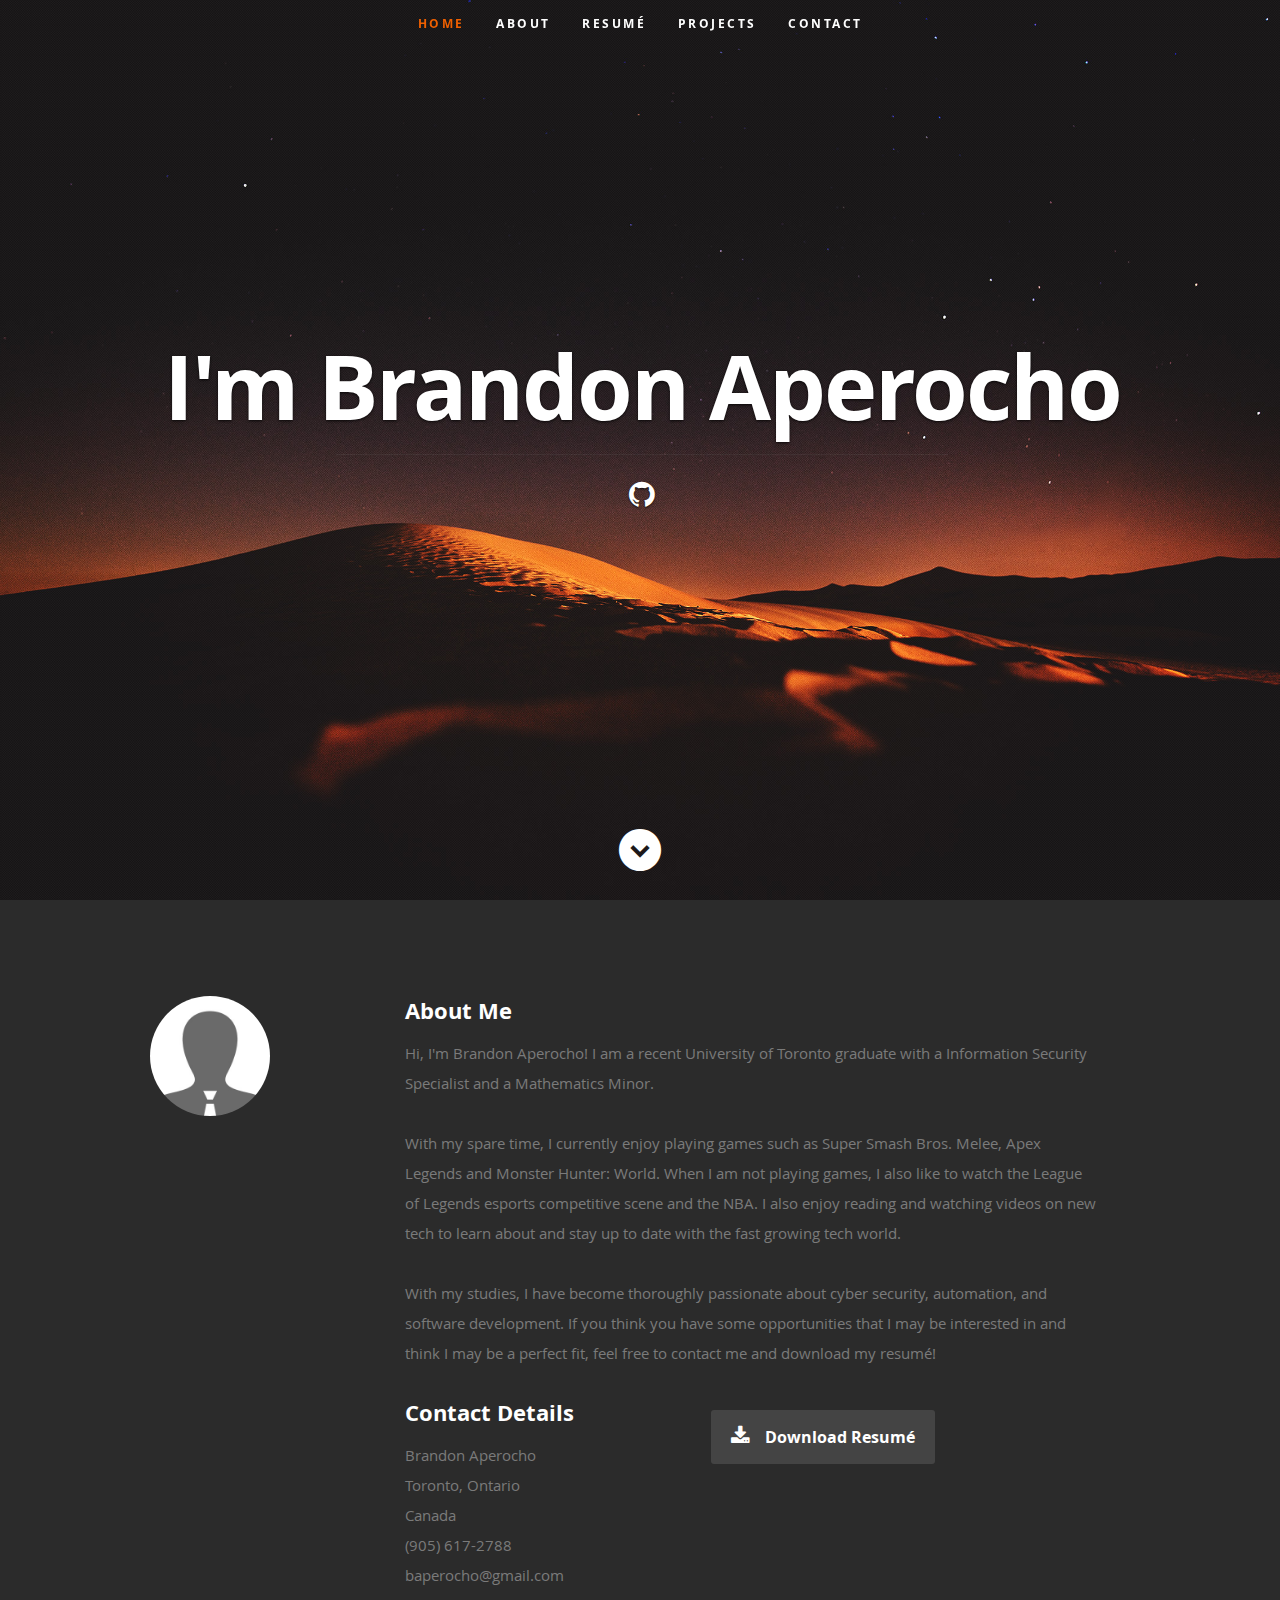
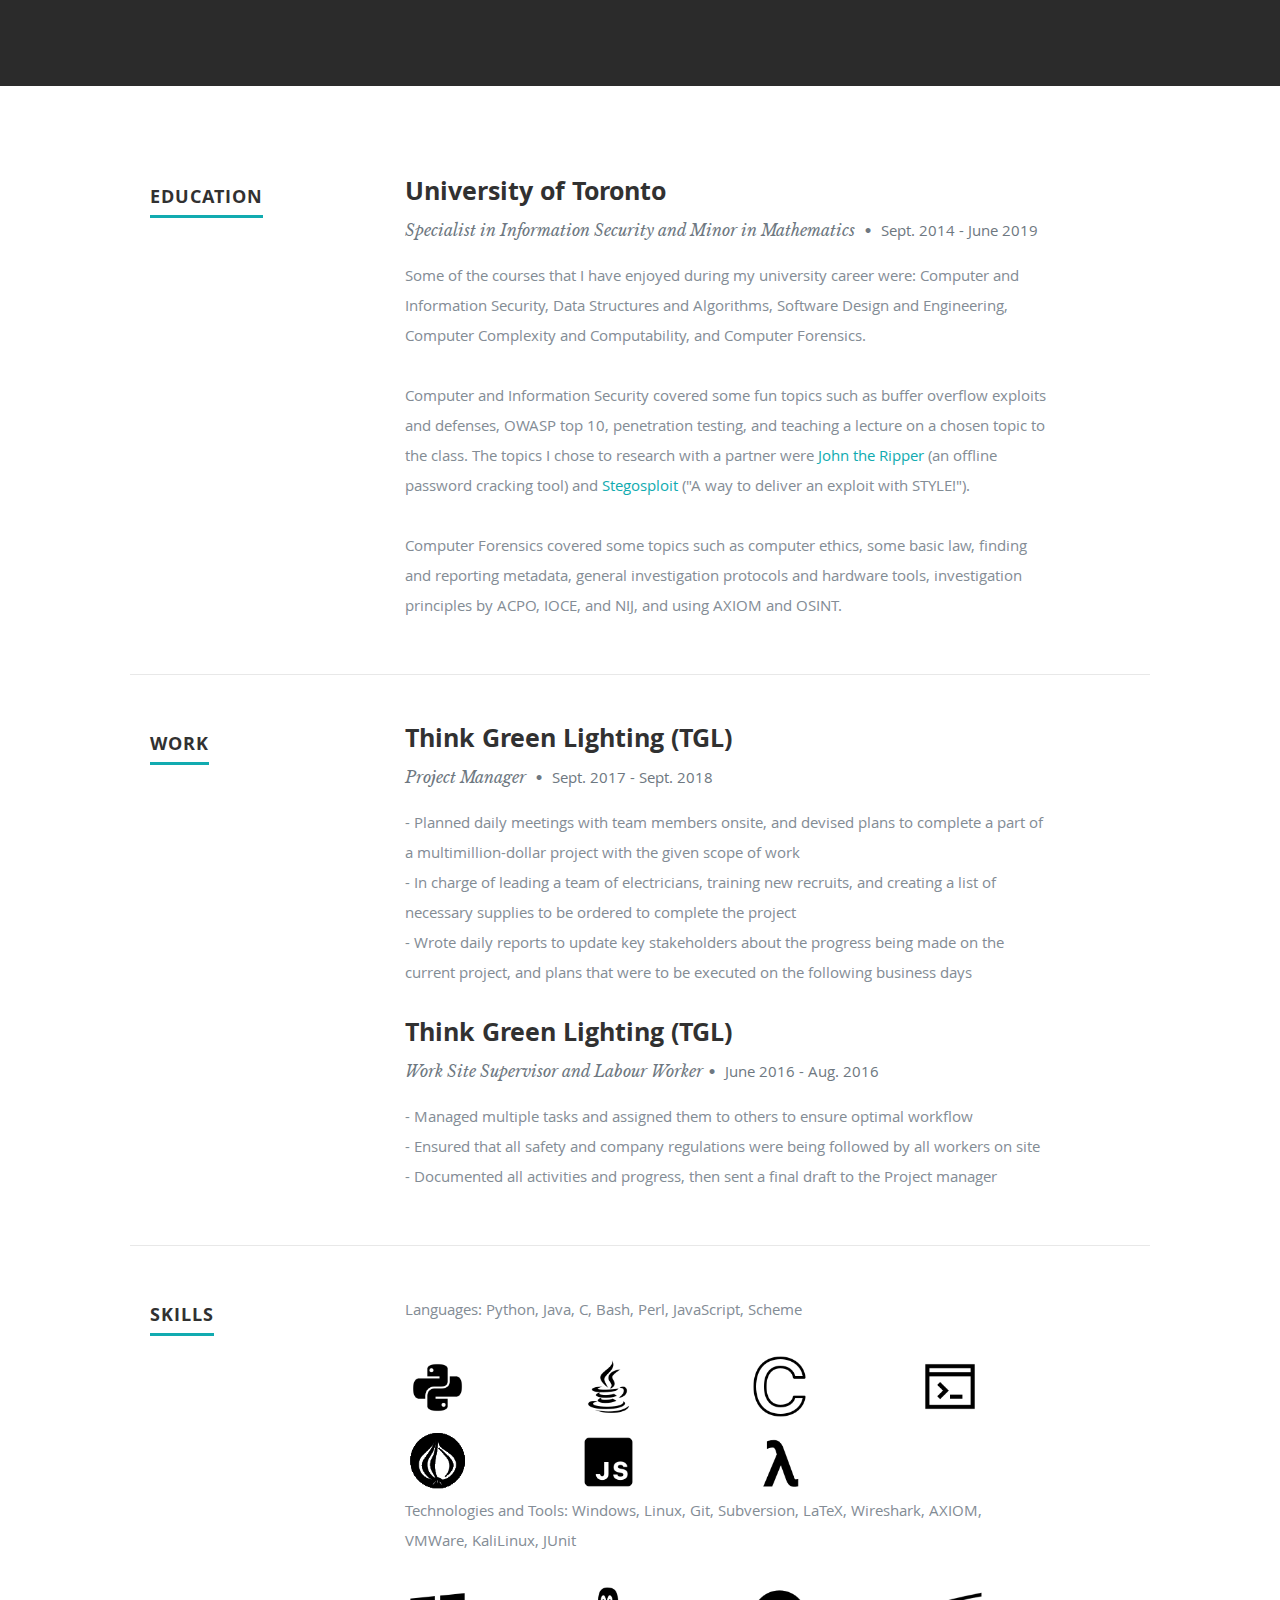
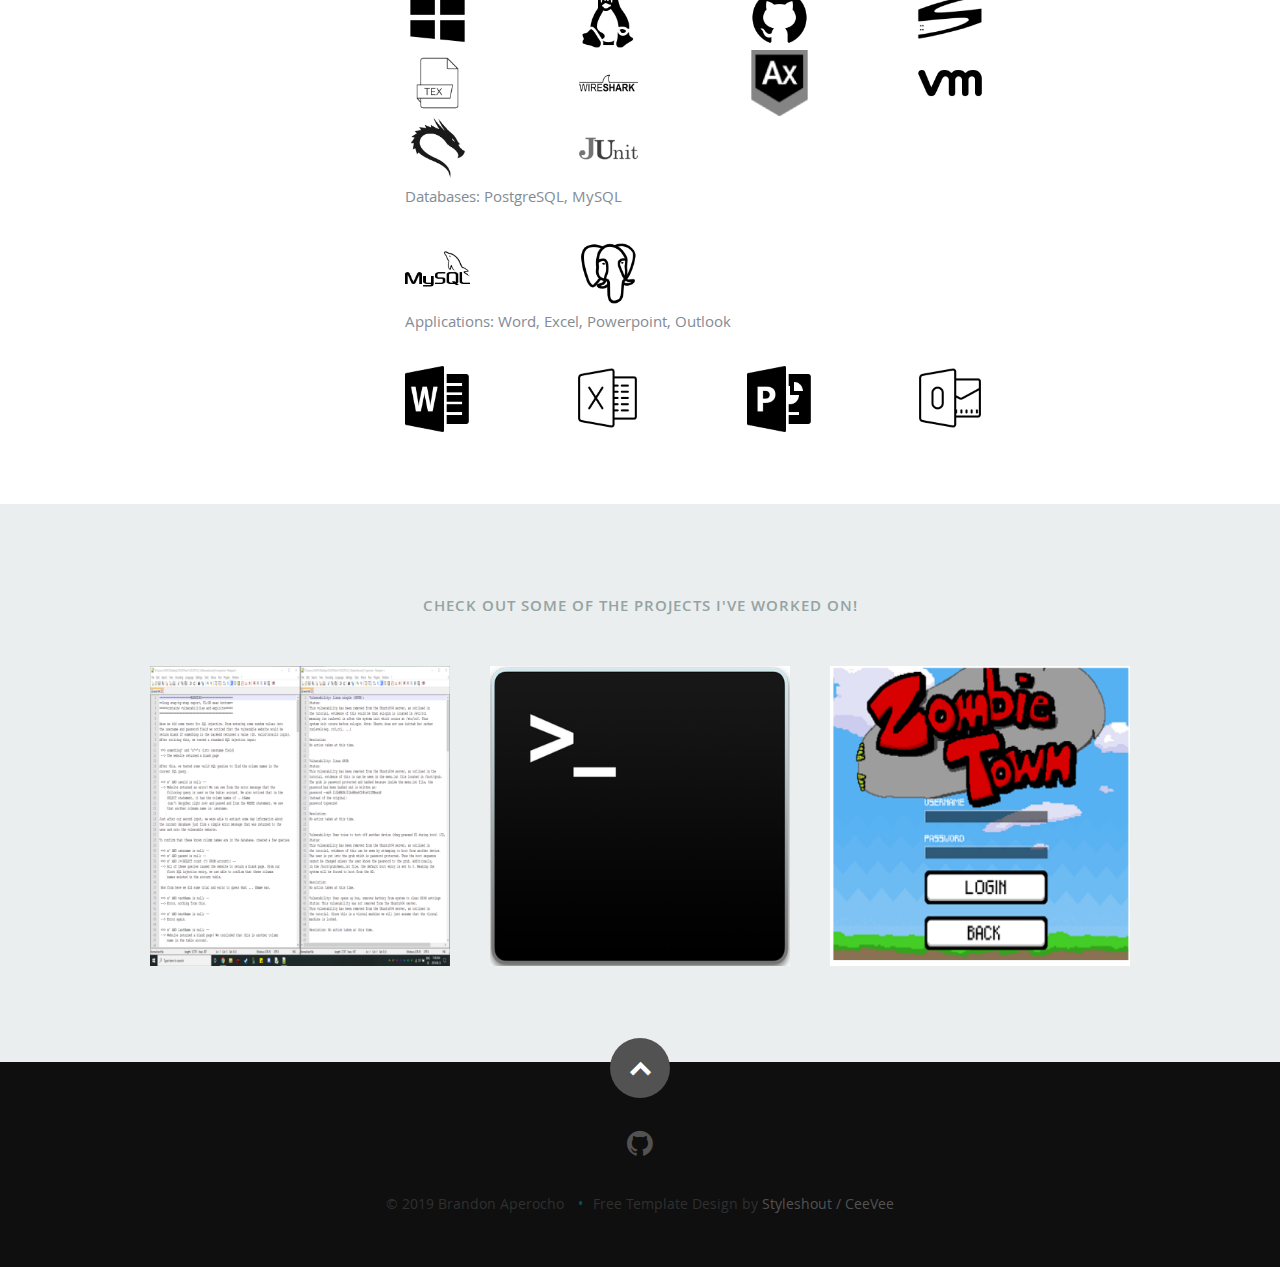
==== index.html @ e9aceff2 "minor changes" ====
<!DOCTYPE html>
<!--[if lt IE 8 ]><html class="no-js ie ie7" lang="en"> <![endif]-->
<!--[if IE 8 ]><html class="no-js ie ie8" lang="en"> <![endif]-->
<!--[if (gte IE 8)|!(IE)]><!--><html class="no-js" lang="en"> <!--<![endif]-->
<head>

   <!--- Basic Page Needs
   ================================================== -->
   <meta charset="utf-8">
	<title>Brandon Aperocho</title>
	<meta name="description" content="Personal Website">
	<meta name="author" content="Brandon Aperocho">

   <!-- Mobile Specific Metas
   ================================================== -->
	<meta name="viewport" content="width=device-width, initial-scale=1, maximum-scale=1">

	<!-- CSS
    ================================================== -->
   <link rel="stylesheet" href="css/default.css">
	<link rel="stylesheet" href="css/layout.css">
   <link rel="stylesheet" href="css/media-queries.css">
   <link rel="stylesheet" href="css/magnific-popup.css">

   <!-- Script
   ================================================== -->
	<script src="js/modernizr.js"></script>

   <!-- Favicons
	================================================== -->
	<link rel="shortcut icon" href="favicon1.png" >

</head>

<body>

   <!-- Header
   ================================================== -->
   <header id="home">

      <nav id="nav-wrap">

         <a class="mobile-btn" href="#nav-wrap" title="Show navigation">Show navigation</a>
	      <a class="mobile-btn" href="#" title="Hide navigation">Hide navigation</a>

         <ul id="nav" class="nav">
            <li class="current"><a class="smoothscroll" href="#home">Home</a></li>
            <li><a class="smoothscroll" href="#about">About</a></li>
	         <li><a class="smoothscroll" href="#resume">Resumé</a></li>
            <li><a class="smoothscroll" href="#portfolio">Projects</a></li>
            
            <li><a class="smoothscroll" href="#contact">Contact</a></li>
            
            
         </ul> <!-- end #nav -->

      </nav> <!-- end #nav-wrap -->

      <div class="row banner">
         <div class="banner-text">
            <h1 class="responsive-headline">I'm Brandon Aperocho</h1>
            
            <hr />
            <ul class="social">
               <!-- <li><a href="#"><i class="fa fa-facebook"></i></a></li> -->
               <li><a href="https://github.com/brandonaperocho"><i class="fa fa-github"></i></a></li>
               <!-- <li><a href="https://niceme.me"><i class="fa fa-linkedin"></i></a></li> -->
            </ul>
         </div>
      </div>

      <p class="scrolldown">
         <a class="smoothscroll" href="#about"><i class="icon-down-circle"></i></a>
      </p>

   </header> <!-- Header End -->


   <!-- About Section
   ================================================== -->
   <section id="about">

      <div class="row">

         <div class="three columns">

            <img class="profile-pic"  src="images/profilepic.jpg" alt="" />

         </div>

         <div class="nine columns main-col">

            <h2>About Me</h2>

            <p>Hi, I'm Brandon Aperocho! I am a recent University of Toronto graduate with a <span>Information Security Specialist</span> and a 
            <span>Mathematics Minor</span>.
            </p>
            
            <p>
            With my spare time, I currently enjoy playing games such as Super Smash Bros. Melee, Apex Legends and Monster Hunter: World. When I am not
            playing games, I also like to watch the League of Legends esports competitive scene and the NBA. I also enjoy reading and watching videos 
            on new tech to learn about and stay up to date with the fast growing tech world. 
            </p>
            
            <p> 
            With my studies, I have become thoroughly passionate about cyber security, automation, and software development. If you think you have 
            some opportunities that I may be interested in and think I may be a perfect fit, feel free to contact me and download my resumé!
            </p> 
            <div class="row">

               <div class="columns contact-details">

                  <h2>Contact Details</h2>
                  <p class="address">
						   <span>Brandon Aperocho</span><br>
						   <span>Toronto, Ontario<br>
						         Canada
                     </span><br>
						   <span>(905) 617-2788</span><br>
                     <span>baperocho@gmail.com</span>
					   </p>

               </div>

               <div class="columns download">
                  <p>
                     <a href="links/Resumé_Aperocho_Brandon_2019.pdf" class="button"><i class="fa fa-download"></i>Download Resumé</a>
                  </p>
               </div>

            </div> <!-- end row -->

         </div> <!-- end .main-col -->

      </div>

   </section> <!-- About Section End-->


   <!-- Resume Section
   ================================================== -->
   <section id="resume">

      <!-- Education
      ----------------------------------------------- -->
      <div class="row education">

         <div class="three columns header-col">
            <h1><span>Education</span></h1>
         </div>

         <div class="nine columns main-col">

            <div class="row item">

               <div class="twelve columns">

                  <h3>University of Toronto</h3>
                  <p class="info">Specialist in Information Security and Minor in Mathematics <span>&bull;</span> <em class="date">Sept. 2014 - June 2019</em></p>

                  <p>
                  Some of the courses that I have enjoyed during my university career were: Computer and Information Security, Data Structures and Algorithms, 
                  Software Design and Engineering, Computer Complexity and Computability, and Computer Forensics.
                  </p>
                  
                  <p> 
                  Computer and Information Security covered some fun topics such as buffer overflow exploits and defenses, OWASP top 10, penetration testing,
                  and teaching a lecture on a chosen topic to the class. The topics I chose to research with a partner were <a href="links/JtR.pdf"> John the Ripper </a> 
                  (an offline password cracking tool)  and <a href="links/Stegosploit.pdf"> Stegosploit </a> ("A way to deliver an exploit with STYLE!").
                  </p>
                  
                  <p>
                  Computer Forensics covered some topics such as computer ethics, some basic law, finding and reporting metadata, general investigation 
                  protocols and hardware tools, investigation principles by ACPO, IOCE, and NIJ, and using AXIOM and OSINT.
                  </p>
                  
               </div>

            </div> <!-- item end -->

         </div> <!-- main-col end -->

      </div> <!-- End Education -->


      <!-- Work
      ----------------------------------------------- -->
      <div class="row work">

         <div class="three columns header-col">
            <h1><span>Work</span></h1>
         </div>

         <div class="nine columns main-col">

            <div class="row item">

               <div class="twelve columns">

                    <h3>Think Green Lighting (TGL)</h3>
                    <p class="info">Project Manager <span>&bull;</span> <em class="date">Sept. 2017 - Sept. 2018</em></p>

                        <p>
                        - Planned daily meetings with team members onsite, and devised plans to complete a 
                        part of a multimillion-dollar project with the given scope of work<br>
                        - In charge of leading a team of electricians, training new recruits, and creating a list 
                        of necessary supplies to be ordered to complete the project<br>
                        - Wrote daily reports to update key stakeholders about the progress being made on the current 
                        project, and plans that were to be executed on the following business days
                        </p>

               </div>

            </div> <!-- item end -->

            <div class="row item">

               <div class="twelve columns">

                  <h3>Think Green Lighting (TGL)</h3>
                  <p class="info"> Work Site Supervisor and Labour Worker<span>&bull;</span> <em class="date">June 2016 - Aug. 2016 </em></p>

                  <p>
                  - Managed multiple tasks and assigned them to others to ensure optimal workflow <br>
                  - Ensured that all safety and company regulations were being followed by all workers on site <br>
                  - Documented all activities and progress, then sent a final draft to the Project manager
                  </p>

               </div>

            </div> <!-- item end -->

         </div> <!-- main-col end -->

      </div> <!-- End Work -->


      <!-- Skills
      ----------------------------------------------- -->
      <div class="row skill">

         <div class="three columns header-col">
            <h1><span>Skills</span></h1>
         </div>

         <div class="nine columns main-col">

            <p>
            Languages: Python, Java, C, Bash, Perl, JavaScript, Scheme
            </p>
            
            <!-- start of row 1 -->
            <div class="row">
                <div class="twelve columns collapsed">
                    <div id="icon-wrapper" class="bgrid-quarters s-bgrid-quarters cf">
                    
                        <!-- Item start -->
                    
                        <div class="columns icon-item">
                            <div class="item-wrap1">
                                <div class="container">
                                    <img src="images/icons/python.png" class="image">
                                    <div class="overlay"> Proficient in Python </div>
                                </div>
                            </div>
                        </div>
                        
                        <!-- Item end -->
                        
                        <!-- Item start -->
                        
                        <div class="columns icon-item">
                            <div class="item-wrap1">    
                                <div class="container">
                                    <img src="images/icons/java.png" class="image">
                                    <div class="overlay"> Proficient in Java </div>
                                </div>                
                            </div>
                        </div>
                        
                        <!-- Item end -->
                        
                        <!-- Item start -->
                                     
                        <div class="column icon-item">
                            <div class="item-wrap1">
                                <div class="container">
                                    <img src="images/icons/c_programming.png" class="image">
                                    <div class="overlay"> Advanced in C </div>
                                </div>
                            </div>
                        </div>
                        
                        <!-- Item end -->
                        
                        <!-- Item start -->
                    
                        <div class="column icon-item">
                            <div class="item-wrap1">
                                <div class="container">
                                    <img src="images/icons/bash.png" class="image">
                                    <div class="overlay"> Advanced in Bash </div>
                                </div>
                            </div>
                        </div>                    
                        
                        <!-- Item end -->
                    </div>
                </div>
            </div>
            <!-- end of row 1 -->
            
            <!-- start of row 2 -->
            <div class="row">
                <div class="twelve columns collapsed">
                    <div id="icon-wrapper" class="bgrid-quarters s-bgrid-quarters cf">
                        <!-- Item start -->
                    
                        <div class="column icon-item">
                            <div class="item-wrap1">
                                <div class="container">
                                    <img src="images/icons/perl.png" class="image">
                                    <div class="overlay"> Experienced in Perl </div>
                                </div>
                            </div>
                        </div>                    
                        
                        <!-- Item end -->
                        
                        <!-- Item start -->
                    
                        <div class="column icon-item">
                            <div class="item-wrap1">
                                <div class="container">
                                    <img src="images/icons/javascript.png" class="image">
                                    <div class="overlay"> Experienced in JavaScript </div>
                                </div>
                            </div>
                        </div>                    
                        
                        <!-- Item end -->
                        
                        <!-- Item start -->
                    
                        <div class="column icon-item">
                            <div class="item-wrap1">
                                <div class="container">
                                    <img src="images/icons/scheme.png" class="image">
                                    <div class="overlay"> Experience in Scheme </div>
                                </div>
                            </div>
                        </div>                    
                        
                        <!-- Item end -->                   
                        
                    </div>
                </div>
            </div>
            <!-- end of row 2 -->
            
            <p>
            Technologies and Tools: Windows, Linux, Git, Subversion, LaTeX, Wireshark, AXIOM, VMWare, 
            KaliLinux, JUnit
            </p>
            
            <!-- start of row 1 -->
            <div class="row">
                <div class="twelve columns collapsed">
                    <div id="icon-wrapper" class="bgrid-quarters s-bgrid-quarters cf"> 
                        <!-- Item start -->
                        
                        <div class="column icon-item">
                            <div class="item-wrap1">
                                <div class="container">
                                    <img src="images/icons/windows.png" class="image">
                                    <div class="overlay"> Proficient in Windows </div>
                                </div>
                            </div>
                        </div>
                        
                        <!-- Item end -->
                        
                        <!-- Item start -->
                        
                        <div class="column icon-item">
                            <div class="item-wrap1">
                                <div class="container">
                                    <img src="images/icons/linux.png" class="image">
                                    <div class="overlay"> Advanced in Linux </div>
                                </div>
                            </div>
                        </div>
                        
                        <!-- Item end -->
                        
                        <!-- Item start -->
                        
                        <div class="column icon-item">
                            <div class="item-wrap1">
                                <div class="container">
                                    <img src="images/icons/github.png" class="image">
                                    <div class="overlay"> Proficient in Git </div>
                                </div>
                            </div>
                        </div>
                        
                        <!-- Item end -->
 
                        <!-- Item start -->
                        
                        <div class="column icon-item">
                            <div class="item-wrap1">
                                <div class="container">
                                    <img src="images/icons/svn.png" class="image">
                                    <div class="overlay"> Experienced in Subversion </div>
                                </div>
                            </div>
                        </div>
                        
                        <!-- Item end --> 
                        
                    </div>
                </div>
            </div>
            <!-- end of row 1 -->
            
            <!-- start of row 2 -->
            <div class="row">
                <div class="twelve columns collapsed">
                    <div id="icon-wrapper" class="bgrid-quarters s-bgrid-quarters cf"> 
                        <!-- Item start -->
                        
                        <div class="column icon-item">
                            <div class="item-wrap1">
                                <div class="container">
                                    <img src="images/icons/latex1.png" class="image">
                                    <div class="overlay"> Proficient in LaTeX </div>
                                </div>
                            </div>
                        </div>
                        
                        <!-- Item end -->
                        
                        <!-- Item start -->
                        
                        <div class="column icon-item">
                            <div class="item-wrap1">
                                <div class="container">
                                    <img src="images/icons/wireshark.png" class="image">
                                    <div class="overlay"> Advanced in Wireshark </div>
                                </div>
                            </div>
                        </div>
                        
                        <!-- Item end -->
                        
                        <!-- Item start -->
                        
                        <div class="column icon-item">
                            <div class="item-wrap1">
                                <div class="container">
                                    <img src="images/icons/axiom.png" class="image">
                                    <div class="overlay"> Advanced in AXIOM </div>
                                </div>
                            </div>
                        </div>
                        
                        <!-- Item end -->
 
                        <!-- Item start -->
                        
                        <div class="column icon-item">
                            <div class="item-wrap1">
                                <div class="container">
                                    <img src="images/icons/vmware.png" class="image">
                                    <div class="overlay"> Advanced in VMWare </div>
                                </div>
                            </div>
                        </div>
                        
                        <!-- Item end --> 
                        
                    </div>
                </div>
            </div>
            <!-- end of row 2 --> 
            
            <!-- start of row 3 -->
            <div class="row">
                <div class="twelve columns collapsed">
                    <div id="icon-wrapper" class="bgrid-quarters s-bgrid-quarters cf"> 
                        <!-- Item start -->
                        
                        <div class="column icon-item">
                            <div class="item-wrap1">
                                <div class="container">
                                    <img src="images/icons/kalilinux.png" class="image">
                                    <div class="overlay"> Advanced in KaliLinux </div>
                                </div>
                            </div>
                        </div>
                        
                        <!-- Item end -->
                        
                        <!-- Item start -->
                        
                        <div class="column icon-item">
                            <div class="item-wrap1">
                                <div class="container">
                                    <img src="images/icons/junit.png" class="image">
                                    <div class="overlay"> Advanced in JUnit </div>
                                </div>
                            </div>
                        </div>
                        
                        <!-- Item end -->
                        
                    </div>
                </div>
            </div>
            <!-- end of row 3 -->
            
            <p>
            Databases: PostgreSQL, MySQL
            </p>
            
            <!-- start of row 1 -->
            <div class="row">
                <div class="twelve columns collapsed">
                    <div id="icon-wrapper" class="bgrid-quarters s-bgrid-quarters cf"> 
                        <!-- Item start -->
                        
                        <div class="column icon-item">
                            <div class="item-wrap1">
                                <div class="container">
                                    <img src="images/icons/mysql.png" class="image">
                                    <div class="overlay"> Advanced in MySQL </div>
                                </div>
                            </div>
                        </div>
                        
                        <!-- Item end -->
                        
                        <!-- Item start -->
                        
                        <div class="column icon-item">
                            <div class="item-wrap1">
                                <div class="container">
                                    <img src="images/icons/postgresql.png" class="image">
                                    <div class="overlay"> Advanced in PostgreSQL </div>
                                </div>
                            </div>
                        </div>
                        
                        <!-- Item end -->
                        
                    </div>
                </div>
            </div>
            <!-- end of row 1 -->               
            
            <p>
            Applications: Word, Excel, Powerpoint, Outlook 
            </p>
            
            <!-- start of row 1 -->
            <div class="row">
                <div class="twelve columns collapsed">
                    <div id="icon-wrapper" class="bgrid-quarters s-bgrid-quarters cf"> 
                        <!-- Item start -->
                        
                        <div class="column icon-item">
                            <div class="item-wrap1">
                                <div class="container">
                                    <img src="images/icons/word.png" class="image">
                                    <div class="overlay"> Proficient in Word </div>
                                </div>
                            </div>
                        </div>
                        
                        <!-- Item end -->
                        
                        <!-- Item start -->
                        
                        <div class="column icon-item">
                            <div class="item-wrap1">
                                <div class="container">
                                    <img src="images/icons/excel.png" class="image">
                                    <div class="overlay"> Advanced in Excel </div>
                                </div>
                            </div>
                        </div>
                        
                        <!-- Item end -->
                        
                        <!-- Item start -->
                        
                        <div class="column icon-item">
                            <div class="item-wrap1">
                                <div class="container">
                                    <img src="images/icons/powerpoint.png" class="image">
                                    <div class="overlay"> Proficient in PowerPoint </div>
                                </div>
                            </div>
                        </div>
                        
                        <!-- Item end -->
 
                        <!-- Item start -->
                        
                        <div class="column icon-item">
                            <div class="item-wrap1">
                                <div class="container">
                                    <img src="images/icons/outlook.png" class="image">
                                    <div class="overlay"> Advanced in OutLook </div>
                                </div>
                            </div>
                        </div>
                        
                        <!-- Item end --> 
                        
                    </div>
                </div>
            </div>
            <!-- end of row 1 -->            
            
            <!-- MAYBE I'LL USE THIS LATER (ANIMATED BARS)
				<div class="bars">

				   <ul class="skills">
                        <li><span class="bar-expand java"></span><em>Java</em></li>
                        <li><span class="bar-expand python"></span><em>Python</em></li>
						<li><span class="bar-expand c"></span><em>C</em></li>
						<li><span class="bar-expand bash"></span><em>Bash / Perl</em></li>
						<li><span class="bar-expand javas"></span><em>JavaScript / JQuery</em></li>
                        <li><span class="bar-expand sql"></span><em>SQL</em></li>
					</ul>

				</div><!-- end skill-bars -->
                
                
                
			</div> <!-- main-col end -->
      </div> <!-- End skills -->
   </section> <!-- Resume Section End-->


   <!-- Portfolio Section
   ================================================== -->
   <section id="portfolio">

      <div class="row">

         <div class="twelve columns collapsed">

            <h1>Check out some of the projects I've worked on!</h1>

            <!-- portfolio-wrapper -->
            <div id="portfolio-wrapper" class="bgrid-thirds s-bgrid-thirds cf">

          	   <div class="columns portfolio-item">
                  <div class="item-wrap">

                     <a href="#modal-01" title="">
                        <img alt="" src="images/portfolio1/pentest.png">
                        <div class="overlay">
                           <div class="portfolio-item-meta">
          					      <h5>Penetration Testing and System Hardening</h5>
                              <p>Penetration testing a vulnerable website and fixing it.</p>
          					   </div>
                        </div>
                        <div class="link-icon"><i class="icon-plus"></i></div>
                     </a>

                  </div>
          		</div> <!-- item end -->

               <div class="columns portfolio-item">
                  <div class="item-wrap">

                     <a href="#modal-02" title="">
                        <img alt="" src="images/portfolio1/jshell.png">
                        <div class="overlay">
                           <div class="portfolio-item-meta">
          					      <h5>JShell</h5>
                              <p>A mock file system built to do some POSIX commands.</p>
          					   </div>
                        </div>
                        <div class="link-icon"><i class="icon-plus"></i></div>
                     </a>

                  </div>
          		</div> <!-- item end -->

               <div class="columns portfolio-item">
                  <div class="item-wrap">

                     <a href="#modal-03" title="">
                        <img alt="" src="images/portfolio1/zombietown.png">
                        <div class="overlay">
                           <div class="portfolio-item-meta">
          					      <h5>ZombieTown</h5>
                              <p>A topdown shooter, with the objective to survive the endless waves of zombies.</p>
          					   </div>
                        </div>
                        <div class="link-icon"><i class="icon-plus"></i></div>
                     </a>

                  </div>
          		</div> <!-- item end -->

               

            </div> <!-- portfolio-wrapper end -->

         </div> <!-- twelve columns end -->

         <!-- Modal Popup
	      --------------------------------------------------------------- -->

         <div id="modal-01" class="popup-modal mfp-hide">

		      <img class="scale-with-grid" src="images/portfolio1/modal/pentest.png" alt="" />

		      <div class="description-box">
			      <h4>Penetration Testing and System Hardening</h4>
			      <p>
                  The goals for this project was to find all vulnerabilities of the website. Once all of 
                  vulnerabilities were found, a step-by-step report was written in order to reproduce all
                  of the results that were discovered. As well as fixing all of the vulnerabilities within
                  the website backend/frontend. After that, we had to find out what the infiltrator was doing
                  on the VM that the website was hosted on by exploring system logs, bash history, etc.
                  </p>
               <span class="categories"><i class="fa fa-tag"></i>Mediums and Methods: PHP, C, PostreSQL, Linux</span>
		      </div>

            <div class="link-box">
               <a href="http://www.behance.net" target="_blank">Github</a>
		         <a class="popup-modal-dismiss">Close</a>
            </div>

	      </div><!-- modal-01 End -->

         <div id="modal-02" class="popup-modal mfp-hide">

		      <img class="scale-with-grid" src="images/portfolio1/modal/jshell.png" alt="" />

		      <div class="description-box">
			      <h4>JShell</h4>
			      <p>
                  The goal of this group project was to contruct a mock file system using Java. This 
                  mock file system was a command line project that implemented many POSIX commands
                  such as. mkdir, cd , cp, rm, etc. We were also to implement the ">" and ">>" options
                  to overwrite and append text into files in the mock file system. Junits were used to
                  test implementation.
                  </p>
               <span class="categories"><i class="fa fa-tag"></i>Methods and Mediums: Java, Scrum, JUnit</span>
		      </div>

            <div class="link-box">
               <a href="http://www.behance.net" target="_blank">Github</a>
		         <a class="popup-modal-dismiss">Close</a>
            </div>

	      </div><!-- modal-02 End -->

         <div id="modal-03" class="popup-modal mfp-hide">

		      <img class="scale-with-grid" src="images/portfolio1/modal/zombietown.png" alt="" />

		      <div class="description-box">
			      <h4>ZombieTown</h4>
			      <p>
                  In this group project, we built a topdown shooter with the objective to survive the 
                  endless waves of zombies. In this game, we implemented databases to hold login info, 
                  and highscores. We also implemented other guns to buy to help survive the waves. In order
                  to stay on track with development, we used PivotalTracker to help us choose what user story
                  to add next. 
                  </p>
               <span class="categories"><i class="fa fa-tag"></i>Mediums and Methods: Java, Slick2D, LWJGL, LWJGL, Agile, PivotalTracker</span>
		      </div>

            <div class="link-box">
               <a href="http://www.behance.net" target="_blank">Github</a>
		         <a class="popup-modal-dismiss">Close</a>
            </div>

	      </div><!-- modal-03 End -->

      </div> <!-- row End -->

   </section> <!-- Portfolio Section End-->

<!--
   <!-- Call-To-Action Section
   ================================================== 
   <section id="call-to-action">

      <div class="row">

         <div class="two columns header-col">

            <h1><span>Get Hosting.</span></h1>

         </div>

         <div class="seven columns">

            <h2><span class="lead">Unde Omnis Iste</span></h2>
            <p><span class="lead">Sed ut perspiciatis unde omnis iste natus error sit voluptatem accusantium doloremque laudantium, totam rem aperiam,
            eaque ipsa quae ab illo inventore veritatis et quasi architecto beatae vitae. </span></p>

         </div>

         <div class="three columns action">



         </div>

      </div>

   </section> <!-- Call-To-Action Section End-->


   <!-- Testimonials Section
   ================================================== 
   
   <section id="testimonials">

      <div class="text-container">

         <div class="row">

            <div class="two columns header-col">

               <h1><span>Client Testimonials</span></h1>

            </div>

            <div class="ten columns flex-container">

               <div class="flexslider">

                  <ul class="slides">

                     <li>
                        <blockquote>
                           <p>Your work is going to fill a large part of your life, and the only way to be truly satisfied is
                           to do what you believe is great work. And the only way to do great work is to love what you do.
                           If you haven't found it yet, keep looking. Don't settle. As with all matters of the heart, you'll know when you find it.
                           </p>
                           <cite>Steve Jobs</cite>
                        </blockquote>
                     </li> <!-- slide ends 

                     <li>
                        <blockquote>
                           <p>This is Photoshop's version  of Lorem Ipsum. Proin gravida nibh vel velit auctor aliquet.
                           Aenean sollicitudin, lorem quis bibendum auctor, nisi elit consequat ipsum, nec sagittis sem
                           nibh id elit. Duis sed odio sit amet nibh vulputate cursus a sit amet mauris.
                           </p>
                           <cite>Mr. Adobe</cite>
                        </blockquote>
                     </li> <!-- slide ends 

                  </ul>

               </div> <!-- div.flexslider ends 

            </div> <!-- div.flex-container ends 

         </div> <!-- row ends 

       </div>  <!-- text-container ends 

   </section> <!-- Testimonials Section End-->


   <!-- Contact Section
   ================================================== 
   <section id="contact">

         <div class="row section-head">

            <div class="two columns header-col">

               <h1><span>Get In Touch.</span></h1>

            </div>

            <div class="ten columns">

                  <p class="lead">Feel free to contact me through here by sending an email!
                  </p>

            </div>

         </div>

         <div class="row">

            <div class="eight columns">

               <!-- form 
               <form action="" method="post" id="contactForm" name="contactForm">
					<fieldset>

                  <div>
						   <label for="contactName">Name <span class="required">*</span></label>
						   <input type="text" value="" size="35" id="contactName" name="contactName">
                  </div>

                  <div>
						   <label for="contactEmail">Email <span class="required">*</span></label>
						   <input type="text" value="" size="35" id="contactEmail" name="contactEmail">
                  </div>

                  <div>
						   <label for="contactSubject">Subject</label>
						   <input type="text" value="" size="35" id="contactSubject" name="contactSubject">
                  </div>

                  <div>
                     <label for="contactMessage">Message <span class="required">*</span></label>
                     <textarea cols="50" rows="15" id="contactMessage" name="contactMessage"></textarea>
                  </div>

                  <div>
                     <button class="submit">Submit</button>
                     <span id="image-loader">
                        <img alt="" src="images/loader.gif">
                     </span>
                  </div>

					</fieldset>
				   </form> <!-- Form End 

               <!-- contact-warning 
               <div id="message-warning"> Error boy</div>
               <!-- contact-success 
				   <div id="message-success">
                  <i class="fa fa-check"></i>Your message was sent, thank you!<br>
				   </div>

            </div>


            <aside class="four columns footer-widgets">

               <div class="widget widget_contact">

					   <h4>Address and Phone</h4>
					   <p class="address">
						   Brandon Aperocho<br>
						   Toronto, ON, Canada<br>
						   <span>(905) 617-2788</span>
					   </p>

				   </div>
                
               
               <div class="widget widget_tweets">

                  <h4 class="widget-title">Latest Tweets</h4>

                  <ul id="twitter">
                     <li>
                        <span>
                        This is Photoshop's version  of Lorem Ipsum. Proin gravida nibh vel velit auctor aliquet.
                        Aenean sollicitudin, lorem quis bibendum auctor, nisi elit consequat ipsum
                        <a href="#">http://t.co/CGIrdxIlI3</a>
                        </span>
                        <b><a href="#">2 Days Ago</a></b>
                     </li>
                     <li>
                        <span>
                        Sed ut perspiciatis unde omnis iste natus error sit voluptatem accusantium doloremque laudantium, totam rem aperiam,
                        eaque ipsa quae ab illo inventore veritatis et quasi
                        <a href="#">http://t.co/CGIrdxIlI3</a>
                        </span>
                        <b><a href="#">3 Days Ago</a></b>
                     </li>
                  </ul>

		         </div>

            </aside>

      </div>

   </section> <!-- Contact Section End-->


   <!-- footer
   ================================================== -->
   <footer>

      <div class="row">

         <div class="twelve columns">

            <ul class="social-links">
            <!--
               <li><a href="#"><i class="fa fa-facebook"></i></a></li>
               <li><a href="#"><i class="fa fa-twitter"></i></a></li>
               <li><a href="#"><i class="fa fa-google-plus"></i></a></li>
               <li><a href="#"><i class="fa fa-linkedin"></i></a></li>
               <li><a href="#"><i class="fa fa-instagram"></i></a></li>
               <li><a href="#"><i class="fa fa-dribbble"></i></a></li>
               
            -->
               <li><a href="https://github.com/brandonaperocho"><i class="fa fa-github"></i></a></li>
            </ul>

            <ul class="copyright">
               <li>&copy; 2019 Brandon Aperocho</li>
               <li>Free Template Design by <a href="http://www.styleshout.com/" title="Styleshout" target="_blank">Styleshout / CeeVee</a></li>   
            </ul>

         </div>

         <div id="go-top"><a class="smoothscroll" title="Back to Top" href="#home"><i class="icon-up-open"></i></a></div>

      </div>

   </footer> <!-- Footer End-->

   <!-- Java Script
   ================================================== -->
   <script src="http://ajax.googleapis.com/ajax/libs/jquery/1.10.2/jquery.min.js"></script>
   <script>window.jQuery || document.write('<script src="js/jquery-1.10.2.min.js"><\/script>')</script>
   <script type="text/javascript" src="js/jquery-migrate-1.2.1.min.js"></script>

   <script src="js/jquery.flexslider.js"></script>
   <script src="js/waypoints.js"></script>
   <script src="js/jquery.fittext.js"></script>
   <script src="js/magnific-popup.js"></script>
   <script src="js/init.js"></script>

</body>

</html>
---- css/default.css ----
/*
=====================================================================
*   Ceevee v1.0 Default Stylesheet
*   url: styleshout.com
*   03-17-2014
=====================================================================

TOC:
a. Webfonts and Icon fonts
b. Reset
c. Default Styles
   1. Basic
   2. Typography
   3. Links
   4. Images
   5. Buttons
   6. Forms
d. Grid
e. Others
   1. Clearing
   2. Misc

=====================================================================  */

/* ------------------------------------------------------------------ */
/* a. Webfonts and Icon fonts
 ------------------------------------------------------------------ */

@import url("fonts.css");
@import url("fontello/css/fontello.css");
@import url("font-awesome/css/font-awesome.min.css");

/* ------------------------------------------------------------------
/* b. Reset
      Adapted from:
      Normalize.css - https://github.com/necolas/normalize.css/
      HTML5 Doctor Reset - html5doctor.com/html-5-reset-stylesheet/
/* ------------------------------------------------------------------ */

html, body, div, span, object, iframe,
h1, h2, h3, h4, h5, h6, p, blockquote, pre,
abbr, address, cite, code,
del, dfn, em, img, ins, kbd, q, samp,
small, strong, sub, sup, var,
b, i,
dl, dt, dd, ol, ul, li,
fieldset, form, label, legend,
table, caption, tbody, tfoot, thead, tr, th, td,
article, aside, canvas, details, figcaption, figure,
footer, header, hgroup, menu, nav, section, summary,
time, mark, audio, video {
   margin: 0;
   padding: 0;
   border: 0;
   outline: 0;
   font-size: 100%;
   vertical-align: baseline;
   background: transparent;
}

article,aside,details,figcaption,figure,
footer,header,hgroup,menu,nav,section {
   display: block;
}

audio,
canvas,
video {
   display: inline-block;
}

audio:not([controls]) {
   display: none;
   height: 0;
}

[hidden] { display: none; }

code, kbd, pre, samp {
   font-family: monospace, serif;
   font-size: 1em;
}

pre {
   white-space: pre;
   white-space: pre-wrap;
   word-wrap: break-word;
}

blockquote, q { quotes: &#8220 &#8220; }

blockquote:before, blockquote:after,
q:before, q:after {
   content: '';
   content: none;
}

ins {
   background-color: #ff9;
   color: #000;
   text-decoration: none;
}

mark {
   background-color: #A7F4F6;
   color: #555;
}

del { text-decoration: line-through; }

abbr[title], dfn[title] {
   border-bottom: 1px dotted;
   cursor: help;
}

table {
   border-collapse: collapse;
   border-spacing: 0;
}


/* ------------------------------------------------------------------ */
/* c. Default and Basic Styles
      Adapted from:
      Skeleton CSS Framework - http://www.getskeleton.com/
      Typeplate Typographic Starter Kit - http://typeplate.com/
/* ------------------------------------------------------------------ */

/*  1. Basic  ------------------------------------------------------- */

*,
*:before,
*:after {
   -moz-box-sizing: border-box;
   -webkit-box-sizing: border-box;
   box-sizing: border-box;
}

html {
   font-size: 62.5%;
   -webkit-font-smoothing: antialiased;
}

body {
   background: #fff;
   font-family: 'opensans-regular', sans-serif;
   font-weight: normal;
   font-size: 15px;
   line-height: 30px;
	color: #838C95;

   -webkit-font-smoothing: antialiased; /* Fix for webkit rendering */
	-webkit-text-size-adjust: 100%;
}

/*  2. Typography
       Vertical rhythm with leading derived from 6
--------------------------------------------------------------------- */

h1, h2, h3, h4, h5, h6 {
   color: #313131;
	font-family: 'opensans-bold', sans-serif;
   font-weight: normal;
}
h1 a, h2 a, h3 a, h4 a, h5 a, h6 a { font-weight: inherit; }
h1 { font-size: 38px; line-height: 42px; margin-bottom: 12px; letter-spacing: -1px; }
h2 { font-size: 28px; line-height: 36px; margin-bottom: 6px; }
h3 { font-size: 22px; line-height: 30px; margin-bottom: 12px; }
h4 { font-size: 20px; line-height: 30px; margin-bottom: 6px; }
h5 { font-size: 18px; line-height: 30px; }
h6 { font-size: 14px; line-height: 30px; }
.subheader { }

p { margin: 0 0 30px 0; }
p img { margin: 0; }
p.lead {
   font: 19px/36px 'opensans-light', sans-serif;
   margin-bottom: 18px;
}

/* for 'em' and 'strong' tags, font-size and line-height should be same with
the body tag due to rendering problems in some browsers */
em { font: 15px/30px 'opensans-italic', sans-serif; }
strong, b { font: 15px/30px 'opensans-bold', sans-serif; }
small { font-size: 11px; line-height: inherit; }

/*	Blockquotes */
blockquote {
   margin: 30px 0px;
   padding-left: 40px;
   position: relative;
}
blockquote:before {
   content: "\201C";
   opacity: 0.45;
   font-size: 80px;
   line-height: 0px;
   margin: 0;
   font-family: arial, sans-serif;

   position: absolute;
   top:  30px;
	left: 0;
}
blockquote p {
   font-family: 'librebaskerville-italic', serif;
   padding: 0;
   font-size: 18px;
   line-height: 36px;
}
blockquote cite {
   display: block;
   font-size: 12px;
   font-style: normal;
   line-height: 18px;
}
blockquote cite:before { content: "\2014 \0020"; }
blockquote cite a,
blockquote cite a:visited { color: #8B9798; border: none }

/* ---------------------------------------------------------------------
/*  Pull Quotes Markup
/*
    <aside class="pull-quote">
		<blockquote>
			<p></p>
		</blockquote>
	 </aside>
/*
/* --------------------------------------------------------------------- */
.pull-quote {
   position: relative;
	padding: 18px 30px 18px 0px;
}
.pull-quote:before,
.pull-quote:after {
	height: 1em;
	opacity: 0.45;
	position: absolute;
	font-size: 80px;
   font-family: Arial, Sans-Serif;
}
.pull-quote:before {
	content: "\201C";
	top:  33px;
	left: 0;
}
.pull-quote:after {
	content: '\201D';
	bottom: -33px;
	right: 0;
}
.pull-quote blockquote {
   margin: 0;
}
.pull-quote blockquote:before {
   content: none;
}

/* Abbreviations */
abbr {
   font-family: 'opensans-bold', sans-serif;
	font-variant: small-caps;
	text-transform: lowercase;
   letter-spacing: .5px;
	color: gray;
}
abbr:hover { cursor: help; }

/* drop cap */
.drop-cap:first-letter {
	float: left;
	margin: 0;
	padding: 14px 6px 0 0;
	font-size: 84px;
	font-family: /* Copperplate */ 'opensans-bold', sans-serif;
   line-height: 60px;
	text-indent: 0;
	background: transparent;
	color: inherit;
}

hr { border: solid #E3E3E3; border-width: 1px 0 0; clear: both; margin: 11px 0 30px; height: 0; }


/*  3. Links  ------------------------------------------------------- */

a, a:visited {
   text-decoration: none;
   outline: 0;
   color: #11ABB0;

   -webkit-transition: color .3s ease-in-out;
   -moz-transition: color .3s ease-in-out;
   -o-transition: color .3s ease-in-out;
   transition: color .3s ease-in-out;
}
a:hover, a:focus { color: #313131; }
p a, p a:visited { line-height: inherit; }


/*  4. List  --------------------------------------------------------- */

ul, ol { margin-bottom: 24px; margin-top: 12px; }
ul { list-style: none outside; }
ol { list-style: decimal; }
ol, ul.square, ul.circle, ul.disc { margin-left: 30px; }
ul.square { list-style: square outside; }
ul.circle { list-style: circle outside; }
ul.disc { list-style: disc outside; }
ul ul, ul ol,
ol ol, ol ul { margin: 6px 0 6px 30px; }
ul ul li, ul ol li,
ol ol li, ol ul li { margin-bottom: 6px; }
li { line-height: 18px; margin-bottom: 12px; }
ul.large li { }
li p { }

/* ---------------------------------------------------------------------
/*  Stats Tab Markup

    <ul class="stats-tabs">
		<li><a href="#">[value]<b>[name]</b></a></li>
	 </ul>

    Extend this object into your markup.
/*
/* --------------------------------------------------------------------- */
.stats-tabs {
   padding: 0;
   margin: 24px 0;
}
.stats-tabs li {
	display: inline-block;
	margin: 0 10px 18px 0;
	padding: 0 10px 0 0;
	border-right: 1px solid #ccc;
}
.stats-tabs li:last-child {
	margin: 0;
	padding: 0;
	border: none;
}
.stats-tabs li a {
	display: inline-block;
	font-size: 22px;
	font-family: 'opensans-bold', sans-serif;
   border: none;
   color: #313131;
}
.stats-tabs li a:hover {
   color:#11ABB0;
}
.stats-tabs li a b {
	display: block;
	margin: 6px 0 0 0;
	font-size: 13px;
	font-family: 'opensans-regular', sans-serif;
   color: #8B9798;
}

/* definition list */
dl { margin: 12px 0; }
dt { margin: 0; color:#11ABB0; }
dd { margin: 0 0 0 20px; }

/* Lining Definition Style Markup */
.lining dt,
.lining dd {
	display: inline;
	margin: 0;
}
.lining dt + dt:before,
.lining dd + dt:before {
	content: "\A";
	white-space: pre;
}
.lining dd + dd:before {
	content: ", ";
}
.lining dd:before {
	content: ": ";
	margin-left: -0.2em;
}

/* Dictionary Definition Style Markup */
.dictionary-style dt {
	display: inline;
	counter-reset: definitions;
}
.dictionary-style dt + dt:before {
	content: ", ";
	margin-left: -0.2em;
}
.dictionary-style dd {
	display: block;
	counter-increment: definitions;
}
.dictionary-style dd:before {
	content: counter(definitions, decimal) ". ";
}

/* Pagination */
.pagination {
   margin: 36px auto;
   text-align: center;
}
.pagination ul li {
   display: inline-block;
   margin: 0;
   padding: 0;
}
.pagination .page-numbers {
   font: 15px/18px 'opensans-bold', sans-serif;
   display: inline-block;
   padding: 6px 10px;
   margin-right: 3px;
   margin-bottom: 6px;
	color: #6E757C;
	background-color: #E6E8EB;

	-webkit-transition: all 200ms ease-in-out;
	-moz-transition: all 200ms ease-in-out;
	-o-transition: all 200ms ease-in-out;
	-ms-transition: all 200ms ease-in-out;
	transition: all 200ms ease-in-out;

   -moz-border-radius: 3px;
   -webkit-border-radius: 3px;
   -khtml-border-radius: 3px;
	border-radius: 3px;
}
.pagination .page-numbers:hover {
   background: #838A91;
   color: #fff;
}
.pagination .current,
.pagination .current:hover {
   background-color: #11ABB0;
   color: #fff;
}
.pagination .inactive,
.pagination .inactive:hover {
   background-color: #E6E8EB;
	color: #A9ADB2;
}
.pagination .prev, .pagination .next {}

/*  5. Images  --------------------------------------------------------- */

img {
   max-width: 100%;
   height: auto;
}
img.pull-right { margin: 12px 0px 0px 18px; }
img.pull-left { margin: 12px 18px 0px 0px; }

/*  6. Buttons  --------------------------------------------------------- */

.button,
.button:visited,
button,
input[type="submit"],
input[type="reset"],
input[type="button"] {
   font: 16px/30px 'opensans-bold', sans-serif;
   background: #11ABB0;
   display: inline-block;
	text-decoration: none;
   letter-spacing: 0;
   color: #fff;
	padding: 12px 20px;
	margin-bottom: 18px;
   border: none;
   cursor: pointer;
   height: auto;

   -webkit-transition: all .2s ease-in-out;
	-moz-transition: all .2s ease-in-out;
	-o-transition: all .2s ease-in-out;
	-ms-transition: all .2s ease-in-out;
	transition: all .2s ease-in-out;

   -moz-border-radius: 3px;
   -webkit-border-radius: 3px;
   -khtml-border-radius: 3px;
   border-radius: 3px;
}

.button:hover,
button:hover,
input[type="submit"]:hover,
input[type="reset"]:hover,
input[type="button"]:hover {
   background: #3d4145;
   color: #fff;
}

.button:active,
button:active,
input[type="submit"]:active,
input[type="reset"]:active,
input[type="button"]:active {
   background: #3d4145;
   color: #fff;
}

.button.full-width,
button.full-width,
input[type="submit"].full-width,
input[type="reset"].full-width,
input[type="button"].full-width {
	width: 100%;
	padding-left: 0 !important;
	padding-right: 0 !important;
	text-align: center;
}

/* Fix for odd Mozilla border & padding issues */
button::-moz-focus-inner,
input::-moz-focus-inner {
    border: 0;
    padding: 0;
}


/*  7. Forms  --------------------------------------------------------- */

form { margin-bottom: 24px; }
fieldset { margin-bottom: 24px; }

input[type="text"],
input[type="password"],
input[type="email"],
textarea,
select {
   display: block;
   padding: 18px 15px;
   margin: 0 0 24px 0;
   border: 0;
   outline: none;
   vertical-align: middle;
   min-width: 225px;
	max-width: 100%;
   font-size: 15px;
   line-height: 24px;
	color: #647373;
	background: #D3D9D9;

}

/* select { padding: 0;
   width: 220px;
   } */

input[type="text"]:focus,
input[type="password"]:focus,
input[type="email"]:focus,
textarea:focus {
   color: #B3B7BC;
	background-color: #3d4145;
}

textarea { min-height: 220px; }

label,
legend {
   font: 16px/24px 'opensans-bold', sans-serif;
	margin: 12px 0;
   color: #3d4145;
   display: block;
}
label span,
legend span {
	color: #8B9798;
   font: 14px/24px 'opensans-regular', sans-serif;
}

input[type="checkbox"],
input[type="radio"] {
    font-size: 15px;
    color: #737373;
}

input[type="checkbox"] { display: inline; }

/* ------------------------------------------------------------------ */
/* d. Grid
---------------------------------------------------------------------
   gutter = 40px.
/* ------------------------------------------------------------------ */

/* default
--------------------------------------------------------------- */
.row {
   width: 96%;
   max-width: 1020px;
   margin: 0 auto;
}
/* fixed width for IE8 */
.ie .row { width: 1000px ; }

.narrow .row { max-width: 980px; }

.row .row { width: auto; max-width: none; margin: 0 -20px; }

/* row clearing */
.row:before,
.row:after {
    content: " ";
    display: table;
}
.row:after {
    clear: both;
}

.column, .columns {
   position: relative;
   padding: 0 20px;
   min-height: 1px;
   float: left;
}
.column.centered, .columns.centered  {
    float: none;
    margin: 0 auto;
}

/* removed gutters */
.row.collapsed > .column,
.row.collapsed > .columns,
.column.collapsed, .columns.collapsed  { padding: 0; }

[class*="column"] + [class*="column"]:last-child { float: right; }
[class*="column"] + [class*="column"].end { float: right; }

/* column widths */
.row .one         { width: 8.33333%; }
.row .two         { width: 16.66667%; }
.row .three       { width: 25%; }
.row .four        { width: 33.33333%; }
.row .five        { width: 41.66667%; }
.row .six         { width: 50%; }
.row .seven       { width: 58.33333%; }
.row .eight       { width: 66.66667%; }
.row .nine        { width: 75%; }
.row .ten         { width: 83.33333%; }
.row .eleven      { width: 91.66667%; }
.row .twelve      { width: 100%; }

/* Offsets */
.row .offset-1    { margin-left: 8.33333%; }
.row .offset-2    { margin-left: 16.66667%; }
.row .offset-3    { margin-left: 25%; }
.row .offset-4    { margin-left: 33.33333%; }
.row .offset-5    { margin-left: 41.66667%; }
.row .offset-6    { margin-left: 50%; }
.row .offset-7    { margin-left: 58.33333%; }
.row .offset-8    { margin-left: 66.66667%; }
.row .offset-9    { margin-left: 75%; }
.row .offset-10   { margin-left: 83.33333%; }
.row .offset-11   { margin-left: 91.66667%; }

/* Push/Pull */
.row .push-1      { left: 8.33333%; }
.row .pull-1      { right: 8.33333%; }
.row .push-2      { left: 16.66667%; 	}
.row .pull-2      { right: 16.66667%; }
.row .push-3      { left: 25%; }
.row .pull-3      { right: 25%;	}
.row .push-4      { left: 33.33333%; }
.row .pull-4      { right: 33.33333%; }
.row .push-5      { left: 41.66667%; }
.row .pull-5      { right: 41.66667%; }
.row .push-6      { left: 50%; }
.row .pull-6      { right: 50%; }
.row .push-7      { left: 58.33333%; }
.row .pull-7      { right: 58.33333%; }
.row .push-8      { left: 66.66667%; 	}
.row .pull-8      { right: 66.66667%; }
.row .push-9      { left: 75%; }
.row .pull-9      { right: 75%; }
.row .push-10     { left: 83.33333%; }
.row .pull-10     { right: 83.33333%; }
.row .push-11     { left: 91.66667%; }
.row .pull-11     { right: 91.66667%; }

/* block grids
--------------------------------------------------------------------- */
.bgrid-sixths [class*="column"]   { width: 16.66667%; }
.bgrid-quarters [class*="column"] { width: 25%; }
.bgrid-thirds [class*="column"]   { width: 33.33333%; }
.bgrid-halves [class*="column"]   { width: 50%; }

[class*="bgrid"] [class*="column"] + [class*="column"]:last-child { float: left; }

/* Left clearing for block grid columns - columns that changes width in
different screen sizes. Allows columns with different heights to align
properly.
--------------------------------------------------------------------- */
.first { clear: left; }   /* first column in default screen */
.s-first { clear: none; } /* first column in smaller screens */

/* smaller screens
--------------------------------------------------------------- */
@media only screen and (max-width: 900px) {

   /* block grids on small screens */
   .s-bgrid-sixths [class*="column"]   { width: 16.66667%; }
   .s-bgrid-quarters [class*="column"] { width: 25%; }
   .s-bgrid-thirds [class*="column"]   { width: 33.33333%; }
   .s-bgrid-halves [class*="column"]   { width: 50%; }

   /* block grids left clearing */
   .first { clear: none; }
   .s-first { clear: left; }

}

/* mobile wide/smaller tablets
--------------------------------------------------------------- */
@media only screen and (max-width: 767px) {

   .row {
	   width: 460px;
	   margin: 0 auto;
      padding: 0;
	}
   .column, .columns {
	   width: auto !important;
	   float: none;
	   margin-left: 0;
	   margin-right: 0;
      padding: 0 30px;
   }
   .row .row { width: auto; max-width: none; margin: 0 -30px; }

   [class*="column"] + [class*="column"]:last-child { float: none; }
   [class*="bgrid"] [class*="column"] + [class*="column"]:last-child { float: none; }

   /* Offsets */
   .row .offset-1    { margin-left: 0%; }
   .row .offset-2    { margin-left: 0%; }
   .row .offset-3    { margin-left: 0%; }
   .row .offset-4    { margin-left: 0%; }
   .row .offset-5    { margin-left: 0%; }
   .row .offset-6    { margin-left: 0%; }
   .row .offset-7    { margin-left: 0%; }
   .row .offset-8    { margin-left: 0%; }
   .row .offset-9    { margin-left: 0%; }
   .row .offset-10   { margin-left: 0%; }
   .row .offset-11   { margin-left: 0%; }
}

/* mobile narrow
--------------------------------------------------------------- */
@media only screen and (max-width: 460px) {

   .row { width: auto; }

}

/* larger screens
--------------------------------------------------------------- */
@media screen and (min-width: 1200px) {

   .wide .row { max-width: 1180px; }

}

/* ------------------------------------------------------------------ */
/* e. Others
/* ------------------------------------------------------------------ */

/*  1. Clearing
    (http://nicolasgallagher.com/micro-clearfix-hack/
--------------------------------------------------------------------- */

.cf:before,
.cf:after {
    content: " ";
    display: table;
}
.cf:after {
    clear: both;
}

/*  2. Misc -------------------------------------------------------- */

.remove-bottom { margin-bottom: 0 !important; }
.half-bottom { margin-bottom: 12px !important; }
.add-bottom { margin-bottom: 24px !important; }
.no-border { border: none; }

.text-center  { text-align: center !important; }
.text-left    { text-align: left !important; }
.text-right   { text-align: right !important; }
.pull-left    { float: left !important; }
.pull-right   { float: right !important; }
.align-center {
	margin-left: auto !important;
	margin-right: auto !important;
	text-align: center !important;
}
---- css/layout.css ----
/*
=====================================================================
*   Ceevee v1.0 Layout Stylesheet
*   url: styleshout.com
*   03-18-2014
=====================================================================

   TOC:
   a. General Styles
   b. Header Styles
   c. About Section
   d. Resume Section
   e. Portfolio Section
   f. Call To Action Section
   g. Testimonials Section
   h. Contact Section
   i. Footer

===================================================================== */

/* ------------------------------------------------------------------ */
/* a. General Styles
/* ------------------------------------------------------------------ */

body { background: #0f0f0f; }

/* ------------------------------------------------------------------ */
/* b. Header Styles
/* ------------------------------------------------------------------ */

header {
   position: relative;
   height: 800px;
   min-height: 500px;
   width: 100%;
   background: #161415 url(../images/header-background.jpg) no-repeat top center;
   background-size: cover !important;
	-webkit-background-size: cover !important;
   text-align: center;
   overflow: hidden;
}

/* vertically center banner section */
header:before {
   content: '';
   display: inline-block;
   vertical-align: middle;
   height: 100%;
}
header .banner {
   display: inline-block;
   vertical-align: middle;
   margin: 0 auto;
   width: 85%;
   padding-bottom: 30px;s
   text-align: center;
}

header .banner-text { width: 100%; }
header .banner-text h1 {
   font: 90px/1.1em 'opensans-bold', sans-serif;
   color: #fff;
   letter-spacing: -2px;
   margin: 0 auto 18px auto;
   text-shadow: 0px 1px 3px rgba(0, 0, 0, .8);
}
header .banner-text h3 {
   font: 18px/1.9em 'librebaskerville-regular', serif;
   color: #A8A8A8;
   margin: 0 auto;
   width: 70%;
   text-shadow: 0px 1px 2px rgba(0, 0, 0, .5);
}
header .banner-text h3 span,
header .banner-text h3 a {
   color: #fff;
}
header .banner-text hr {
   width: 60%;
   margin: 18px auto 24px auto;
   border-color: #2F2D2E;
   border-color: rgba(150, 150, 150, .1);
}

/* header social links */
header .social {
   margin: 24px 0;
   padding: 0;
   font-size: 30px;
   text-shadow: 0px 1px 2px rgba(0, 0, 0, .8);
}
header .social li {
   display: inline-block;
   margin: 0 15px;
   padding: 0;
}
header .social li a { color: #fff; }
header .social li a:hover { color: #11ABB0; }

/* scrolldown link */
header .scrolldown a {
   position: absolute;
   bottom: 30px;
   left: 50%;
   margin-left: -29px;
   color: #fff;
   display: block;
   height: 42px;
   width: 42px;
   font-size: 42px;
   line-height: 42px;
   color: #fff;
   border-radius: 100%;

   -webkit-transition: all .3s ease-in-out;
   -moz-transition: all .3s ease-in-out;
   -o-transition: all .3s ease-in-out;
   transition: all .3s ease-in-out;
}
header .scrolldown a:hover { color: #11ABB0; }

/* primary navigation
--------------------------------------------------------------------- */
#nav-wrap ul, #nav-wrap li, #nav-wrap a {
	 margin: 0;
	 padding: 0;
	 border: none;
	 outline: none;
}

/* nav-wrap */
#nav-wrap {
   font: 12px 'opensans-bold', sans-serif;
   width: 100%;
   text-transform: uppercase;
   letter-spacing: 2.5px;
   margin: 0 auto;
   z-index: 100;
   position: fixed;
   left: 0;
   top: 0;
}
.opaque { background-color: #333; }

/* hide toggle button */
#nav-wrap > a.mobile-btn { display: none; }

ul#nav {
   min-height: 48px;
   width: auto;

   /* center align the menu */
   text-align: center;
}
ul#nav li {
   position: relative;
   list-style: none;
   height: 48px;
   display: inline-block;
}

/* Links */
ul#nav li a {

/* 8px padding top + 8px padding bottom + 32px line-height = 48px */

   display: inline-block;
   padding: 8px 13px;
   line-height: 32px;
	text-decoration: none;
   text-align: left;
   color: #fff;

	-webkit-transition: color .2s ease-in-out;
	-moz-transition: color .2s ease-in-out;
	-o-transition: color .2s ease-in-out;
	-ms-transition: color .2s ease-in-out;
	transition: color .2s ease-in-out;
}

ul#nav li a:active { background-color: transparent !important; }
ul#nav li.current a { color: #F06000; }


/* ------------------------------------------------------------------ */
/* c. About Section
/* ------------------------------------------------------------------ */

#about {
   background: #2B2B2B;
   padding-top: 96px;
   padding-bottom: 66px;
   overflow: hidden;
}

#about a, #about a:visited  { color: #fff; }
#about a:hover, #about a:focus { color: #11ABB0; }

#about h2 {
   font: 22px/30px 'opensans-bold', sans-serif;
   color: #fff;
   margin-bottom: 12px;
}
#about p {
   line-height: 30px;
   color: #7A7A7A;
}
#about .profile-pic {
   position: relative;
   width: 120px;
   height: 120px;
   border-radius: 100%;
}
#about .contact-details { width: 41.66667%; }
#about .download {
   width: 58.33333%;
   padding-top: 6px;
}
#about .main-col { padding-right: 5%; }
#about .download .button {
   margin-top: 6px;
   background: #444;
}
#about .download .button:hover {
   background: #fff;
   color: #2B2B2B;
}
#about .download .button i {
   margin-right: 15px;
   font-size: 20px;
}


/* ------------------------------------------------------------------ */
/* d. Resume Section
/* ------------------------------------------------------------------ */

#resume {
   background: #fff;
   padding-top: 90px;
   padding-bottom: 72px;
   overflow: hidden;
}

#resume a, #resume a:visited  { color: #11ABB0; }
#resume a:hover, #resume a:focus { color: #313131; }

#resume h1 {
   font: 18px/24px 'opensans-bold', sans-serif;
   text-transform: uppercase;
   letter-spacing: 1px;
}
#resume h1 span {
   border-bottom: 3px solid #11ABB0;
   padding-bottom: 6px;
}
#resume h3 {
   font: 25px/30px 'opensans-bold', sans-serif;
}

#resume .header-col { padding-top: 9px; }
#resume .main-col { padding-right: 10%; }

.education, .work {
   margin-bottom: 48px;
   padding-bottom: 24px;
   border-bottom: 1px solid #E8E8E8;
}
#resume .info {
   font: 16px/24px 'librebaskerville-italic', serif;
   color: #6E7881;
   margin-bottom: 18px;
   margin-top: 9px;
}
#resume .info span {
   margin-right: 5px;
   margin-left: 5px;
}
#resume .date {
   font: 15px/24px 'opensans-regular', sans-serif;
   margin-top: 6px;
}

/*----------------------------------------------*/
/*	Skill Bars
/*----------------------------------------------*/

.bars {
	width: 95%;
	float: left;
	padding: 0;
	text-align: left;
}
.bars .skills {
  	margin-top: 36px;
   list-style: none;
}
.bars li {
   position: relative;
  	margin-bottom: 60px;
  	background: #ccc;
  	height: 42px;
  	border-radius: 3px;
}
.bars li em {
	font: 15px 'opensans-bold', sans-serif;
   color: #313131;
	text-transform: uppercase;
   letter-spacing: 2px;
	font-weight: normal;
   position: relative;
	top: -36px;
}
.bar-expand {
   position: absolute;
   left: 0;
   top: 0;

   margin: 0;
   padding-right: 24px;
  	background: #313131;
   display: inline-block;
  	height: 42px;
   line-height: 42px;
   border-radius: 3px 0 0 3px;
}

.java {
  	width: 75%;
  	-moz-animation: java 2s ease;
  	-webkit-animation: java 2s ease;
}
@-moz-keyframes java {
  0%   { width: 0px;  }
  100% { width: 75%;  }
}
@-webkit-keyframes java {
  0%   { width: 0px;  }
  100% { width: 75%;  }
}
.python {
  	width: 95%;
  	-moz-animation: python 2s ease;
  	-webkit-animation: python 2s ease;
}
@-moz-keyframes python {
  0%   { width: 0px;  }
  100% { width: 95%;  }
}
@-webkit-keyframes python {
  0%   { width: 0px;  }
  100% { width: 95%;  }
}
.c {
  	width: 60%;
  	-moz-animation: c 2s ease;
  	-webkit-animation: c 2s ease;
}
@-moz-keyframes c {
  0%   { width: 0px;  }
  100% { width: 60%;  }
}
@-webkit-keyframes c {
  0%   { width: 0px;  }
  100% { width: 60%;  }
}
.bash {
  	width: 55%;
  	-moz-animation: bash 2s ease;
  	-webkit-animation: bash 2s ease;
}
@-moz-keyframes bash {
  0%   { width: 0px;  }
  100% { width: 55%;  }
}
@-webkit-keyframes bash {
  0%   { width: 0px;  }
  100% { width: 55%;  }
}
.javas {
  	width: 35%;
  	-moz-animation: javas 2s ease;
  	-webkit-animation: javas 2s ease;
}
@-moz-keyframes javas {
  0%   { width: 0px;  }
  100% { width: 35%;  }
}
@-webkit-keyframes javas {
  0%   { width: 0px;  }
  100% { width: 35%;  }
}
.sql {
  	width: 70%;
  	-moz-animation: sql 2s ease;
  	-webkit-animation: sql 2s ease;
}
@-moz-keyframes sql {
  0%   { width: 0px;  }
  100% { width: 70%;  }
}
@-webkit-keyframes sql {
  0%   { width: 0px;  }
  100% { width: 70%;  }
}


/* ------------------------------------------------------------------ */
/* Skills with icon hover 
/* ------------------------------------------------------------------ */

* {box-sizing: border-box;} 

.container {
    position: relative;
    width: 50%;
    max-width: 100px;
}

.image {
    display: block;
    width: 100%;
    height: auto;
}

.overlay {
    position: absolute; 
    top: 0;
    bottom: 0;
    left: 0;
    right: 0;
    background: rgb(0, 0, 0);
    background: rgba(0, 0, 0, 0.5); /* Black see-through */
    color: #f1f1f1; 
    width: 100%;
    transition: .5s ease;
    opacity:0;
    color: white;
    font: 12px/18px 'opensans-light', sans-serif;
    padding: 0px;
    text-align: center;
}

.container:hover .overlay {
    opacity: 1;
}

#icon-wrapper .columns { margin-bottom: 10px; }
.icon-item .item-wrap1 {
   background: #fff;
   overflow: hidden;
   position: relative;

   -webkit-transition: all 0.3s ease-in-out;
	-moz-transition: all 0.3s ease-in-out;
	-o-transition: all 0.3s ease-in-out;
	-ms-transition: all 0.3s ease-in-out;
	transition: all 0.3s ease-in-out;
}

.icon-item .item-wrap1 a {
   display: block;
   cursor: pointer;
}

.icon-item .item-wrap1 img {
   vertical-align: bottom;
}

/* ------------------------------------------------------------------ */
/* e. Portfolio Section
/* ------------------------------------------------------------------ */

#portfolio {
   background: #ebeeee;
   padding-top: 90px;
   padding-bottom: 60px;
}
#portfolio h1 {
   font: 15px/24px 'opensans-semibold', sans-serif;
   text-transform: uppercase;
   letter-spacing: 1px;
   text-align: center;
   margin-bottom: 48px;
   color: #95A3A3;
}

/* Portfolio Content */
#portfolio-wrapper .columns { margin-bottom: 36px; }
.portfolio-item .item-wrap {
   background: #fff;
   overflow: hidden;
   position: relative;

   -webkit-transition: all 0.3s ease-in-out;
	-moz-transition: all 0.3s ease-in-out;
	-o-transition: all 0.3s ease-in-out;
	-ms-transition: all 0.3s ease-in-out;
	transition: all 0.3s ease-in-out;
}
.portfolio-item .item-wrap a {
   display: block;
   cursor: pointer;
}

/* overlay */
.portfolio-item .item-wrap .overlay {
   position: absolute;
   left: 0;
   top: 0;
   width: 100%;
   height: 100%;

	opacity: 0;
	-moz-opacity: 0;
	filter:alpha(opacity=0);

   -webkit-transition: opacity 0.3s ease-in-out;
	-moz-transition: opacity 0.3s ease-in-out;
	-o-transition: opacity 0.3s ease-in-out;
	transition: opacity 0.3s ease-in-out;

   background: url(../images/overlay-bg.png) repeat;
}
.portfolio-item .item-wrap .link-icon {
   display: block;
   color: #fff;
   height: 30px;
   width: 30px;
   font-size: 18px;
   line-height: 30px;
   text-align: center;

   opacity: 0;
	-moz-opacity: 0;
	filter:alpha(opacity=0);

   -webkit-transition: opacity 0.3s ease-in-out;
	-moz-transition: opacity 0.3s ease-in-out;
	-o-transition: opacity 0.3s ease-in-out;
	transition: opacity 0.3s ease-in-out;

   position: absolute;
   top: 50%;
   left: 50%;
   margin-left: -15px;
   margin-top: -15px;
}
.portfolio-item .item-wrap img {
   vertical-align: bottom;
}
.portfolio-item .portfolio-item-meta { padding: 18px }
.portfolio-item .portfolio-item-meta h5 {
   font: 14px/21px 'opensans-bold', sans-serif;
   color: #fff;
}
.portfolio-item .portfolio-item-meta p {
   font: 12px/18px 'opensans-light', sans-serif;
   color: #c6c7c7;
   margin-bottom: 0;
}

/* on hover */
.portfolio-item:hover .overlay {
	opacity: 1;
	-moz-opacity: 1;
	filter:alpha(opacity=100);
}
.portfolio-item:hover .link-icon {
   opacity: 1;
	-moz-opacity: 1;
	filter:alpha(opacity=100);
}

/* popup modal */
.popup-modal {
	max-width: 550px;
	background: #fff;
	position: relative;
	margin: 0 auto;
}
.popup-modal .description-box { padding: 12px 36px 18px 36px; }
.popup-modal .description-box h4 {
   font: 15px/24px 'opensans-bold', sans-serif;
	margin-bottom: 12px;
   color: #111;
}
.popup-modal .description-box p {
	font: 14px/24px 'opensans-regular', sans-serif;
   color: #A1A1A1;
   margin-bottom: 12px;
}
.popup-modal .description-box .categories {
   font: 11px/21px 'opensans-light', sans-serif;
   color: #A1A1A1;
   text-transform: uppercase;
   letter-spacing: 2px;
   display: block;
   text-align: left;
}
.popup-modal .description-box .categories i {
   margin-right: 8px;
}
.popup-modal .link-box {
   padding: 18px 36px;
   background: #111;
   text-align: left;
}
.popup-modal .link-box a {
   color: #fff;
	font: 11px/21px 'opensans-bold', sans-serif;
	text-transform: uppercase;
   letter-spacing: 3px;
   cursor: pointer;
}
.popup-modal a:hover {	color: #00CCCC; }
.popup-modal a.popup-modal-dismiss { margin-left: 24px; }


/* fadein/fadeout effect for modal popup
/* ------------------------------------------------------------------ */

/* content at start */
.mfp-fade.mfp-wrap .mfp-content .popup-modal {
   opacity: 0;
   -webkit-transition: all 200ms ease-in-out;
	-moz-transition: all 200ms ease-in-out;
	-o-transition: all 200ms ease-in-out;
	-ms-transition: all 200ms ease-in-out;
   transition: all 200ms ease-in-out;
}
/* content fadein */
.mfp-fade.mfp-wrap.mfp-ready .mfp-content .popup-modal {
   opacity: 1;
}
/* content fadeout */
.mfp-fade.mfp-wrap.mfp-removing .mfp-content .popup-modal {
   opacity: 0;
}

/* ------------------------------------------------------------------ */
/* f. Call To Action Section
/* ------------------------------------------------------------------ */

#call-to-action {
   background: #212121;
   padding-top: 66px;
   padding-bottom: 48px;
}
#call-to-action h1 {
   font: 18px/24px 'opensans-bold', sans-serif;
   text-transform: uppercase;
   letter-spacing: 3px;
   color: #fff;
}
#call-to-action h1 span { display: none; }
#call-to-action .header-col h1:before {
   font-family: 'FontAwesome';
   content: "\f0ac";
	padding-right: 10px;
	font-size: 72px;
   line-height: 72px;
   text-align: left;
   float: left;
   color: #fff;
}
#call-to-action .action {
   margin-top: 12px;
}
#call-to-action h2 {
   font: 28px/36px 'opensans-bold', sans-serif;
   color: #EBEEEE;
   margin-bottom: 6px;
}
#call-to-action h2 a {
   color: inherit;
}
#call-to-action p {
   color: #636363;
   font-size: 17px;
}
/*#
call-to-action .button {
	color:#fff;
   background: #0D0D0D;
}
*/
#call-to-action .button:hover,
#call-to-action .button:active {
   background: #FFFFFF;
   color: #0D0D0D;
}
#call-to-action p span {
	font-family: 'opensans-semibold', sans-serif; 
	color: #D8D8D8;
}

/* ------------------------------------------------------------------
/* g. Testimonials
/* ------------------------------------------------------------------ */

#testimonials {
   background: #1F1F1F url(../images/testimonials-bg.jpg) no-repeat center center;
   background-size: cover !important;
	-webkit-background-size: cover !important;
   background-attachment: fixed;

   position: relative;
   min-height: 200px;
   width: 100%;
   overflow: hidden;
}
#testimonials .text-container {
   padding-top: 96px;
   padding-bottom: 66px;
}
#testimonials h1 {
   font: 18px/24px 'opensans-bold', sans-serif;   
   text-transform: uppercase;
   letter-spacing: 3px;
   color: #fff;
}
#testimonials h1 span { display: none; }
#testimonials .header-col { padding-top: 9px; }
#testimonials .header-col h1:before {
   font-family: 'FontAwesome';
   content: "\f10d";
	padding-right: 10px;
	font-size: 72px;
   line-height: 72px;
   text-align: left;
   float: left;
   color: #fff;
}

/*	Blockquotes */
#testimonials blockquote {
   margin: 0 0px 30px 0px;
   padding-left: 0;
   position: relative;
   text-shadow: 0px 1px 3px rgba(0, 0, 0, 1);
}
#testimonials blockquote:before { content: none; }
#testimonials blockquote p {
   font-family: 'librebaskerville-italic', serif;
   padding: 0;
   font-size: 24px;
   line-height: 48px;
   color: #fff
}
#testimonials blockquote cite {
   display: block;
   font-size: 12px;
   font-style: normal;
   line-height: 18px;
   color: #fff;
}
#testimonials blockquote cite:before { content: "\2014 \0020"; }
#testimonials blockquote cite a,
#testimonials blockquote cite a:visited { color: #8B9798; border: none }

/* Flex Slider
/* ------------------------------------------------------------------ */

/* Reset */
.flexslider a:active,
.flexslider a:focus  { outline: none; }
.slides,
.flex-control-nav,
.flex-direction-nav { margin: 0; padding: 0; list-style: none; }
.slides li { margin: 0; padding: 0;}

/* Necessary Styles */
.flexslider {
   position: relative;
   zoom: 1;
   margin: 0;
   padding: 0;
}
.flexslider .slides { zoom: 1; }
.flexslider .slides > li { position: relative; }

/* Hide the slides before the JS is loaded. Avoids image jumping */
.flexslider .slides > li { display: none; -webkit-backface-visibility: hidden; }
/* Suggested container for slide animation setups. Can replace this with your own */
.flex-container { zoom: 1; position: relative; }

/* Clearfix for .slides */
.slides:before,
.slides:after {
   content: " ";
   display: table;
}
.slides:after {
   clear: both;
}

/* No JavaScript Fallback */
/* If you are not using another script, such as Modernizr, make sure you
 * include js that eliminates this class on page load */
.no-js .slides > li:first-child { display: block; }

/* Slider Styles */
.slides { zoom: 1; }
.slides > li {
   /*margin-right: 5px; */
   overflow: hidden;
}

/* Control Nav */
.flex-control-nav {
    width: 100%;
    position: absolute;
    bottom: -20px;
    text-align: left;
}
.flex-control-nav li {
    margin: 0 6px;
    display: inline-block;
    zoom: 1;
    *display: inline;
}
.flex-control-paging li a {
    width: 12px;
    height: 12px;
    display: block;
    background: #ddd;
    background: rgba(255, 255, 255, .3);
    cursor: pointer;
    text-indent: -9999px;
    -webkit-border-radius: 20px;
    -moz-border-radius: 20px;
    -o-border-radius: 20px;
    border-radius: 20px;
    box-shadow: inset 0 0 3px rgba(255, 255, 255, .3);
}
.flex-control-paging li a:hover {
    background: #CCC;
    background: rgba(255, 255, 255, .7);
}
.flex-control-paging li a.flex-active {
    background: #fff;
    background: rgba(255, 255, 255, .9);
    cursor: default;
}

/* ------------------------------------------------------------------ */
/* h. Contact Section
/* ------------------------------------------------------------------ */

#contact {
   background: #191919;
   padding-top: 96px;
   padding-bottom: 102px;
   color: #636363;
}
#contact .section-head { margin-bottom: 42px; }

#contact a, #contact a:visited  { color: #11ABB0; }
#contact a:hover, #contact a:focus { color: #fff; }

#contact h1 {
   font: 18px/24px 'opensans-bold', sans-serif;
   text-transform: uppercase;
   letter-spacing: 3px;
   color: #EBEEEE;
   margin-bottom: 6px;
}
#contact h1 span { display: none; }
#contact h1:before {
   font-family: 'FontAwesome';
   content: "\f0e0";
	padding-right: 10px;
	font-size: 72px;
   line-height: 72px;
   text-align: left;
   float: left;
   color: #ebeeee;
}

#contact h4 {
   font: 16px/24px 'opensans-bold', sans-serif;
   color: #EBEEEE;
   margin-bottom: 6px;
}
#contact p.lead {
   font: 18px/36px 'opensans-light', sans-serif;
   padding-right: 3%;
}
#contact .header-col { padding-top: 6px; }


/* contact form */
#contact form { margin-bottom: 30px; }
#contact label {
   font: 15px/24px 'opensans-bold', sans-serif;
   margin: 12px 0;
   color: #EBEEEE;
	display: inline-block;
	float: left;
   width: 26%;
}
#contact input,
#contact textarea,
#contact select {
   padding: 18px 20px;
	color: #eee;
	background: #373233;
	margin-bottom: 42px;
	border: 0;
	outline: none;
   font-size: 15px;
   line-height: 24px;
   width: 65%;
}
#contact input:focus,
#contact textarea:focus,
#contact select:focus {
	color: #fff;
	background-color: #11ABB0;
}
#contact button.submit {
	text-transform: uppercase;
	letter-spacing: 3px;
	color:#fff;
   background: #0D0D0D;
	border: none;
   cursor: pointer;
   height: auto;
   display: inline-block;
	border-radius: 3px;
   margin-left: 26%;
}
#contact button.submit:hover {
	color: #0D0D0D;
	background: #fff;
}
#contact span.required {
	color: #11ABB0;
	font-size: 13px;
}
#message-warning, #message-success {
   display: none;
	background: #0F0F0F;
	padding: 24px 24px;
	margin-bottom: 36px;
   width: 65%;
   margin-left: 26%;
}
#message-warning { color: #D72828; }
#message-success { color: #11ABB0; }

#message-warning i,
#message-success i {
   margin-right: 10px;
}
#image-loader {
   display: none;
   position: relative;
   left: 18px;
   top: 17px;
}


/* Twitter Feed */
#twitter {
   margin-top: 12px;
   padding: 0;
}
#twitter li {
   margin: 6px 0px 12px 0;
   line-height: 30px;
}
#twitter li span {
   display: block;
}
#twitter li b a {
   font: 13px/36px 'opensans-regular', Sans-serif;
   color: #474747 !important;
   border: none;
}


/* ------------------------------------------------------------------ */
/* i. Footer
/* ------------------------------------------------------------------ */

footer {
   padding-top: 48px;
   margin-bottom: 48px;
   color: #303030;
   font-size: 14px;
   text-align: center;
   position: relative;
}

footer a, footer a:visited { color: #525252; }
footer a:hover, footer a:focus { color: #fff; }

/* copyright */
footer .copyright {
    margin: 0;
    padding: 0;
 }
footer .copyright li {
    display: inline-block;
    margin: 0;
    padding: 0;
    line-height: 24px;
}
.ie footer .copyright li {
   display: inline;
}
footer .copyright li:before {
    content: "\2022";
    padding-left: 10px;
    padding-right: 10px;
    color: #095153;
}
footer .copyright  li:first-child:before {
    display: none;
}

/* social links */
footer .social-links {
   margin: 18px 0 30px 0;
   padding: 0;
   font-size: 30px;
}
footer .social-links li {
    display: inline-block;
    margin: 0;
    padding: 0;
    margin-left: 42px;
    color: #F06000;
}

footer .social-links li:first-child { margin-left: 0; }

/* Go To Top Button */
#go-top {
	position: absolute;
	top: -24px;
   left: 50%;
   margin-left: -30px;
}
#go-top a {
	text-decoration: none;
	border: 0 none;
	display: block;
	width: 60px;
	height: 60px;
	background-color: #525252;

	-webkit-transition: all 0.2s ease-in-out;
   -moz-transition: all 0.2s ease-in-out;
   -o-transition: all 0.2s ease-in-out;
   -ms-transition: all 0.2s ease-in-out;
   transition: all 0.2s ease-in-out;

   color: #fff;
   font-size: 21px;
   line-height: 60px;
 	border-radius: 100%;
}
#go-top a:hover { background-color: #0F9095; }
---- css/media-queries.css ----
/* ==================================================================

*   Ceevee Media Queries
*   url: styleshout.com
*   03-18-2014

/* ================================================================== */


/* screenwidth less than 1024px
--------------------------------------------------------------------- */
@media only screen and (max-width: 1024px) {

    /* header styles
   ------------------------------------------------------------------ */
   header .banner-text h1 {
      font: 80px/1.1em 'opensans-bold', sans-serif;
      letter-spacing: -1px;
      margin: 0 auto 12px auto;
   }

}

/* screenwidth less than 900px
--------------------------------------------------------------------- */
@media only screen and (max-width: 900px) {

    /* header styles
   ------------------------------------------------------------------ */
   header .banner { padding-bottom: 12px; }
   header .banner-text h1 {
      font: 78px/1.1em 'opensans-bold', sans-serif;
      letter-spacing: -1px;      
   }
   header .banner-text h3 {
      font: 17px/1.9em 'librebaskerville-regular', serif;
      width: 80%;
   }
   header .banner-text hr {
      width: 65%;
      margin: 12px auto;
   }
   /* nav-wrap */
   #nav-wrap {
      font: 11px 'opensans-bold', sans-serif;
      letter-spacing: 1.5px;
   }


   /* About Section
   ------------------------------------------------------------------- */
   #about .profile-pic {
      width: 114px;
      height: 114px;
      margin-left: 12px;
   }
   #about .contact-details { width: 50%; }
   #about .download { width: 50%; }

   /* Resume Section
   ------------------------------------------------------------------- */
   #resume h1 { font: 16px/24px 'opensans-bold', sans-serif; }
   #resume .main-col { padding-right: 5%; }   

   /* Testimonials Section
   ------------------------------------------------------------------- */
   #testimonials .header-col h1:before {
      font-size: 66px;
      line-height: 66px;
   }
   #testimonials blockquote p {
      font-size: 22px;
      line-height: 46px;      
   }

    /* Call to Action Section
   ------------------------------------------------------------------- */
   #call-to-action .header-col h1:before {
      font-size: 66px;
      line-height: 66px;
   }

   /* Contact Section
   ------------------------------------------------------------------- */
   #contact .section-head { margin-bottom: 30px; }
   #contact .header-col h1:before {
      font-size: 66px;
      line-height: 66px;
   }
   #contact .section-head p.lead { font: 17px/33px opensans-light, sans-serif; }


}

/* mobile wide/smaller tablets
---------------------------------------------------------------------- */

@media only screen and (max-width: 767px) {

   /* mobile navigation
   -------------------------------------------------------------------- */
   #nav-wrap {
      font: 12px 'opensans-bold', sans-serif;
      background: transparent !important;
      letter-spacing: 1.5px;  
      width: auto;
      position: fixed;
      top: 0;
      right: 0;
   }
   #nav-wrap > a {
	   width: 48px;
		height: 48px;
		text-align: left;
		background-color: #CC5200;
		position: relative;
      border: none;
      float: right;

      font: 0/0 a;
      text-shadow: none;
      color: transparent;

      position: relative;
      top: 0px;
      right: 30px;
   }

	#nav-wrap > a:before,
   #nav-wrap > a:after {
	   position: absolute;
		border: 2px solid #fff;
		top: 35%;
		left: 25%;
		right: 25%;
		content: '';
	}
   #nav-wrap > a:after { top: 60%; }

   /* toggle buttons */
	#nav-wrap:not( :target ) > a:first-of-type,
	#nav-wrap:target > a:last-of-type  {
	   display: block;
	}

   /* hide menu panel */
   #nav-wrap ul#nav {
      height: auto;
		display: none;
      clear: both;
      width: auto; 
      float: right;     

      position: relative;
      top: 12px;
      right: 0;
   }

   /* display menu panels */
	#nav-wrap:target > ul#nav	{
	   display: block;
      padding: 30px 20px 48px 20px;
      background: #1f2024;
      margin: 0 30px;
      clear: both;
   }

   ul#nav li {
      display: block;
      height: auto;      
      margin: 0 auto; 
      padding: 0 4%;           
      text-align: left;
      border-bottom: 1px solid #2D2E34;
      border-bottom-style: dotted; 
   }
  
   ul#nav li a {  
      display: block;    
      margin: 0;
      padding: 0;      
      margin: 12px 0; 
      line-height: 16px; /* reset line-height from 48px */
      border: none;
   }  


   /* Header Styles
   -------------------------------------------------------------------- */
   header .banner {
      padding-bottom: 12px;
      padding-top: 6px;
   }
   header .banner-text h1 { font: 68px/1.1em 'opensans-bold', sans-serif; }
   header .banner-text h3 {
      font: 16px/1.9em 'librebaskerville-regular', serif;
      width: 85%;
   }
   header .banner-text hr {
      width: 80%;
      margin: 18px auto;
   }

   /* header social links */
   header .social {
      margin: 18px 0 24px 0;
      font-size: 24px;
      line-height: 36px;      
   }
   header .social li { margin: 0 10px; }

    /* scrolldown link */
   header .scrolldown { display: none; }


   /* About Section
   -------------------------------------------------------------------- */
   #about .profile-pic { display: none; }
   #about .download .button {
      width: 100%;
      text-align: center;
      padding: 15px 20px;
   }
   #about .main-col { padding-right: 30px; }


   /* Resume Section
   --------------------------------------------------------------------- */
   #resume .header-col {
      padding-top: 0;
      margin-bottom: 48px;
      text-align: center;
   }
   #resume h1 { letter-spacing: 3px; }
   #resume .main-col { padding-right: 30px; }
   #resume h3, #resume .info { text-align: center; }
      
   .bars { width: 100%; }


   /* Call To Action Section
   /* ----------------------------------------------------------------- */
   #call-to-action { text-align: center; }
   #call-to-action h1 {
      font: 16px/24px 'opensans-bold', sans-serif;
      text-align: center;
      margin-bottom: 30px;
      text-shadow: 0px 1px 3px rgba(0, 0, 0, 1);
   }
   #call-to-action h1 span { display: block; }
   #call-to-action .header-col h1:before { content: none; }
   #call-to-action p { font-size: 15px; }


   /* Portfolio Section
   /* ----------------------------------------------------------------- */
   #portfolio-wrapper .columns { margin-bottom: 40px; }
   .popup-modal {	max-width: 85%; }


   /* Testimonials Section
   ----------------------------------------------------------------------- */
   #testimonials .text-container { text-align: center; }
   #testimonials h1 {
      font: 16px/24px 'opensans-bold', sans-serif;
      text-align: center;
      margin-bottom: 30px;
      text-shadow: 0px 1px 3px rgba(0, 0, 0, 1);
   }
   #testimonials h1 span { display: block; }
   #testimonials .header-col h1:before { content: none; }
   #testimonials blockquote { padding-bottom: 24px; }
   #testimonials blockquote p {
      font-size: 20px;
      line-height: 42px;      
   }

   /* Control Nav */
   .flex-control-nav {
      text-align: center;
      margin-left: -30px;
   }


   /* contact Section
   ----------------------------------------------------------------------- */
   #contact { padding-bottom: 66px; }
   #contact .section-head { margin-bottom: 12px; }
   #contact .section-head h1 {
      font: 16px/24px 'opensans-bold', sans-serif;            
      text-align: center;   
      margin-bottom: 30px;
      text-shadow: 0px 1px 3px rgba(0, 0, 0, 1);
   }  
   #contact h1 span { display: block; }
   #contact .header-col { padding-top: 0; }
   #contact .header-col h1:before { content: none;	}
   #contact .section-head p.lead { text-align: center;}

   /* form */
   #contact label {
      float: none;
      width: 100%;
   }
   #contact input,
   #contact textarea,
   #contact select {
     	margin-bottom: 6px;    	
      width: 100%;
   }
   #contact button.submit { margin: 30px 0 24px 0; }
   #message-warning, #message-success {
      width: 100%;
      margin-left: 0;
   }


   /* footer
   ------------------------------------------------------------------------ */
  
   /* copyright */
   footer .copyright li:before { content: none; }
   footer .copyright li { margin-right: 12px; }

   /* social links */
   footer .social-links { font-size: 22px; }
   footer .social-links li { margin-left: 18px; }

   /* Go To Top Button */
   #go-top { margin-left: -22px; }
   #go-top a {
   	width: 54px;
   	height: 54px;
      font-size: 18px;
      line-height: 54px;
   }


}

/* mobile narrow
  -------------------------------------------------------------------------- */

@media only screen and (max-width: 480px) {

   /* mobile navigation
   -------------------------------------------------------------------- */
   #nav-wrap ul#nav { width: auto; float: none; }

   /* header styles
   -------------------------------------------------------------------- */
   header .banner { padding-top: 24px; }
   header .banner-text h1 {
      font: 40px/1.1em 'opensans-bold', sans-serif;      
      margin: 0 auto 24px auto;
   }
   header .banner-text h3 {
      font: 14px/1.9em 'librebaskerville-regular', sans-serif;
      width: 90%;
   }
  
   /* header social links */
   header .social { font-size: 20px;}
   header .social li { margin: 0 6px; }

   /* footer
   ------------------------------------------------------------------------ */

   /* social links */
   footer .social-links { font-size: 20px; }
   footer .social-links li { margin-left: 14px; }   

}
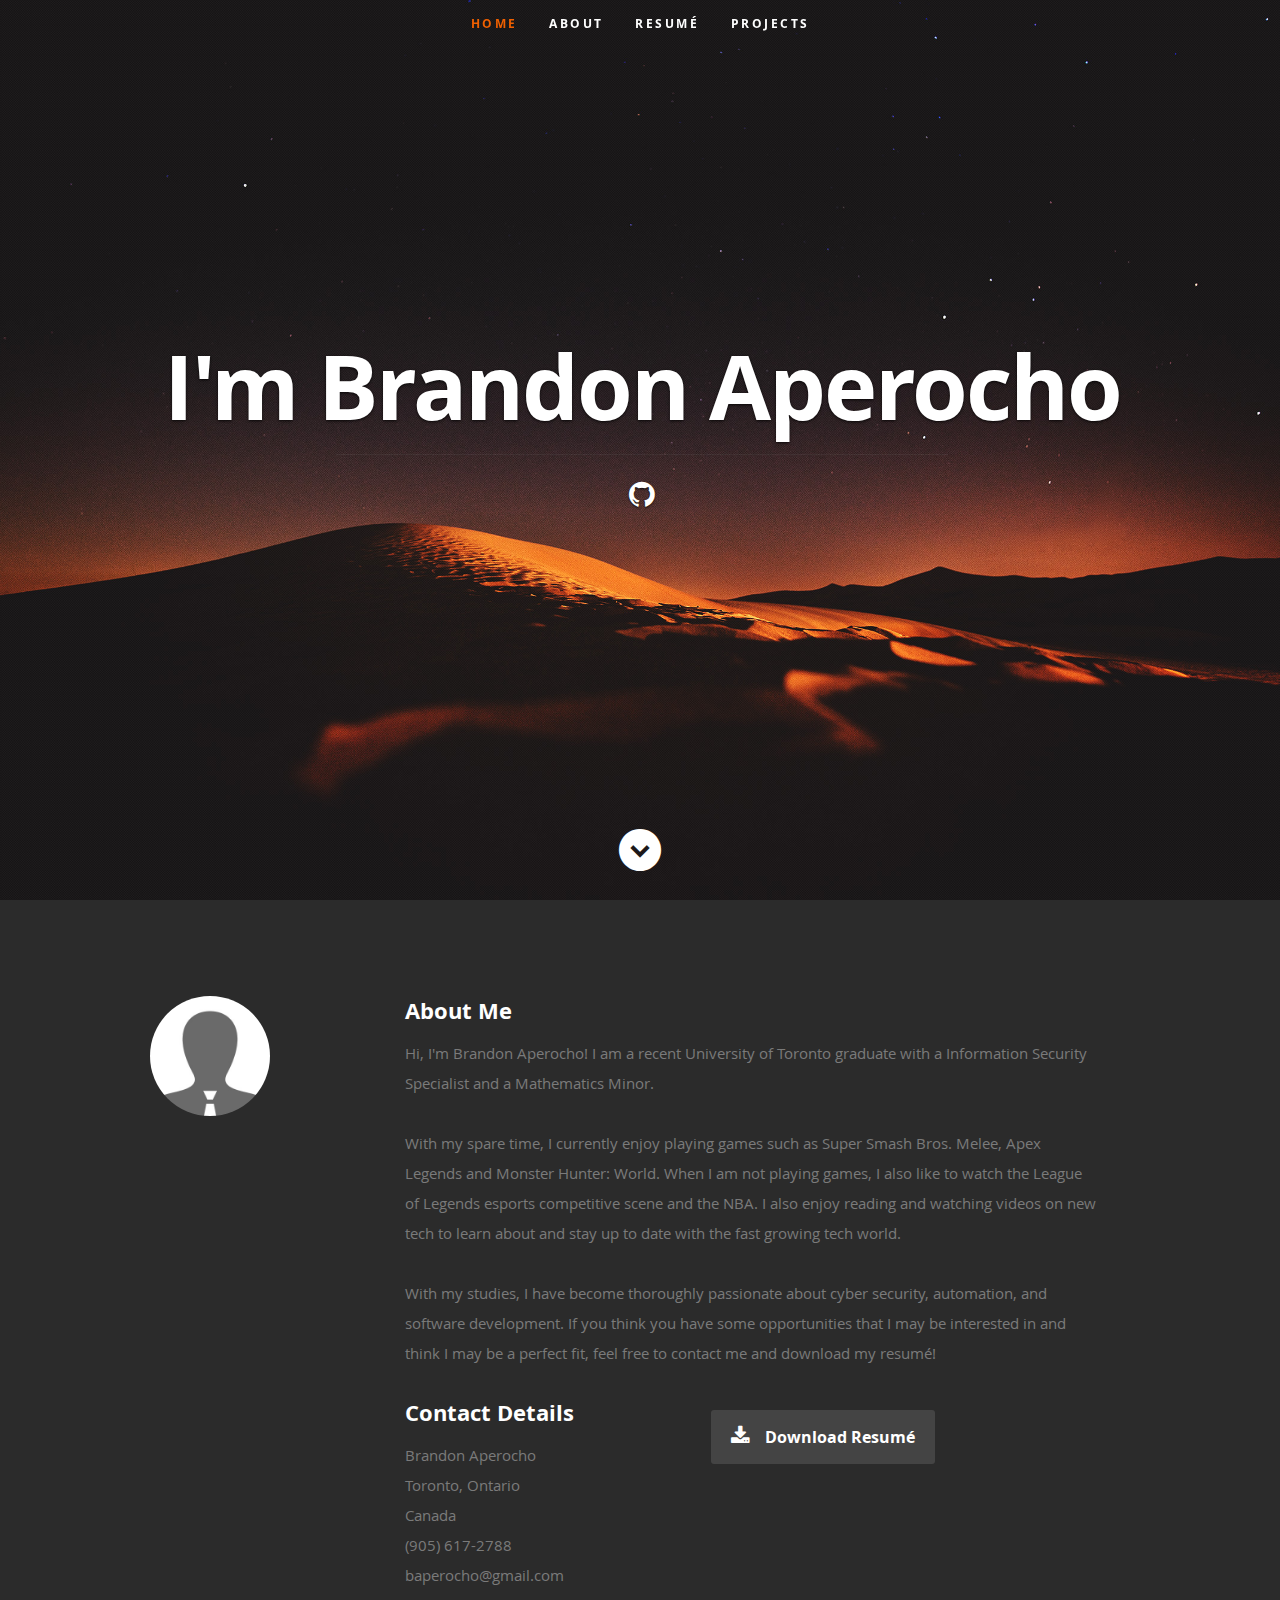
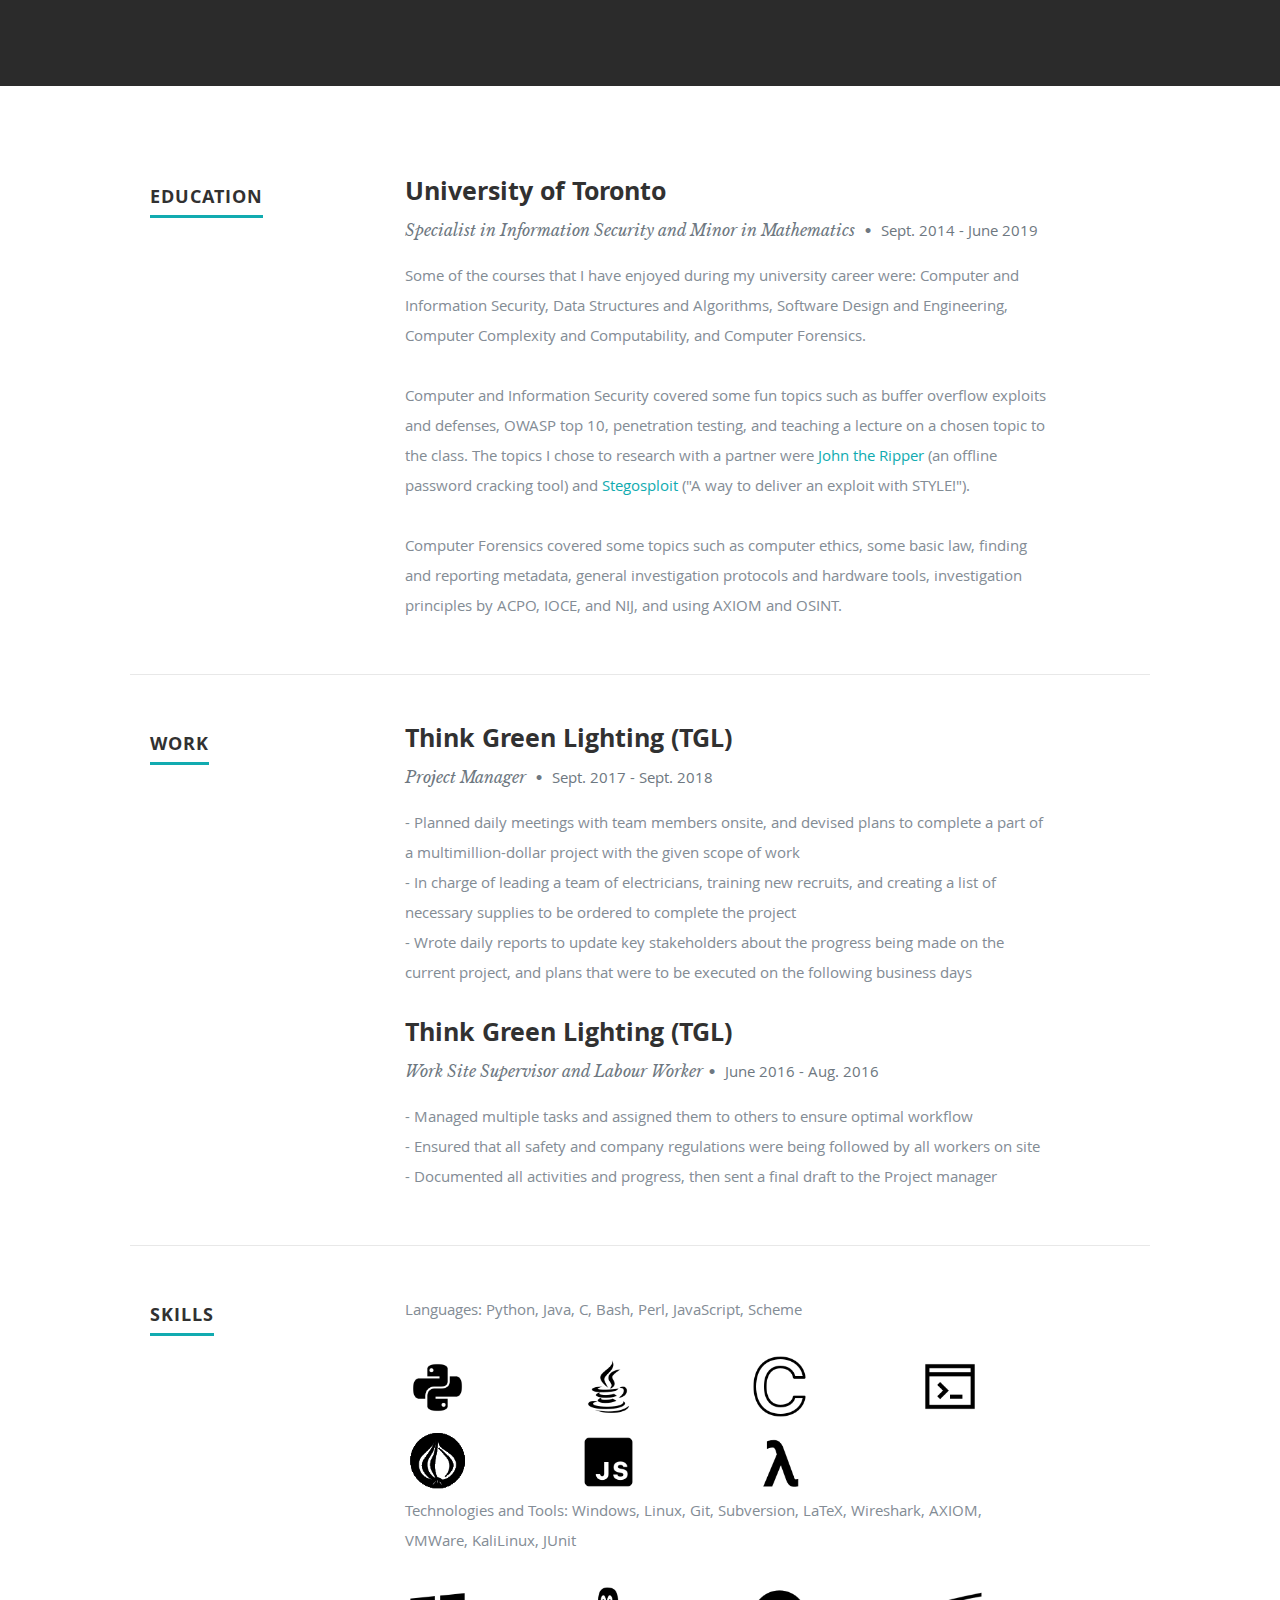
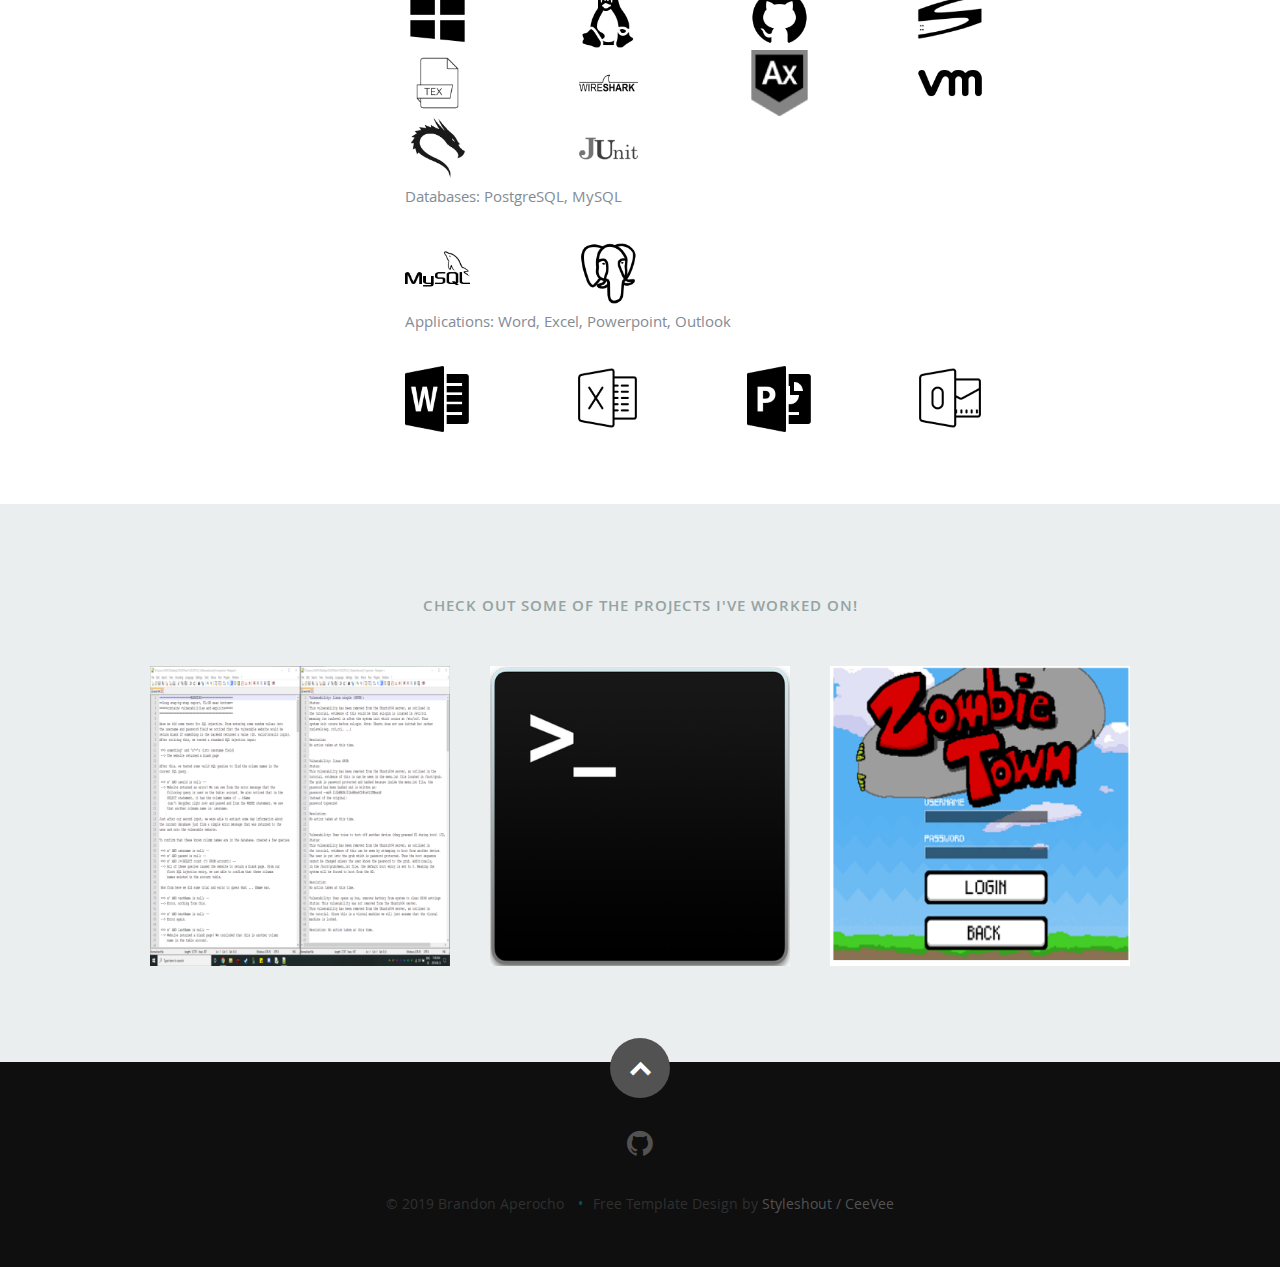
==== commit d4e4a1e0: "minor changes" ====
--- a/index.html
+++ b/index.html
@@ -49,7 +49,7 @@
 	         <li><a class="smoothscroll" href="#resume">Resumé</a></li>
             <li><a class="smoothscroll" href="#portfolio">Projects</a></li>
             
-            <li><a class="smoothscroll" href="#contact">Contact</a></li>
+            <!-- <li><a class="smoothscroll" href="#contact">Contact</a></li> -->
             
             
          </ul> <!-- end #nav -->
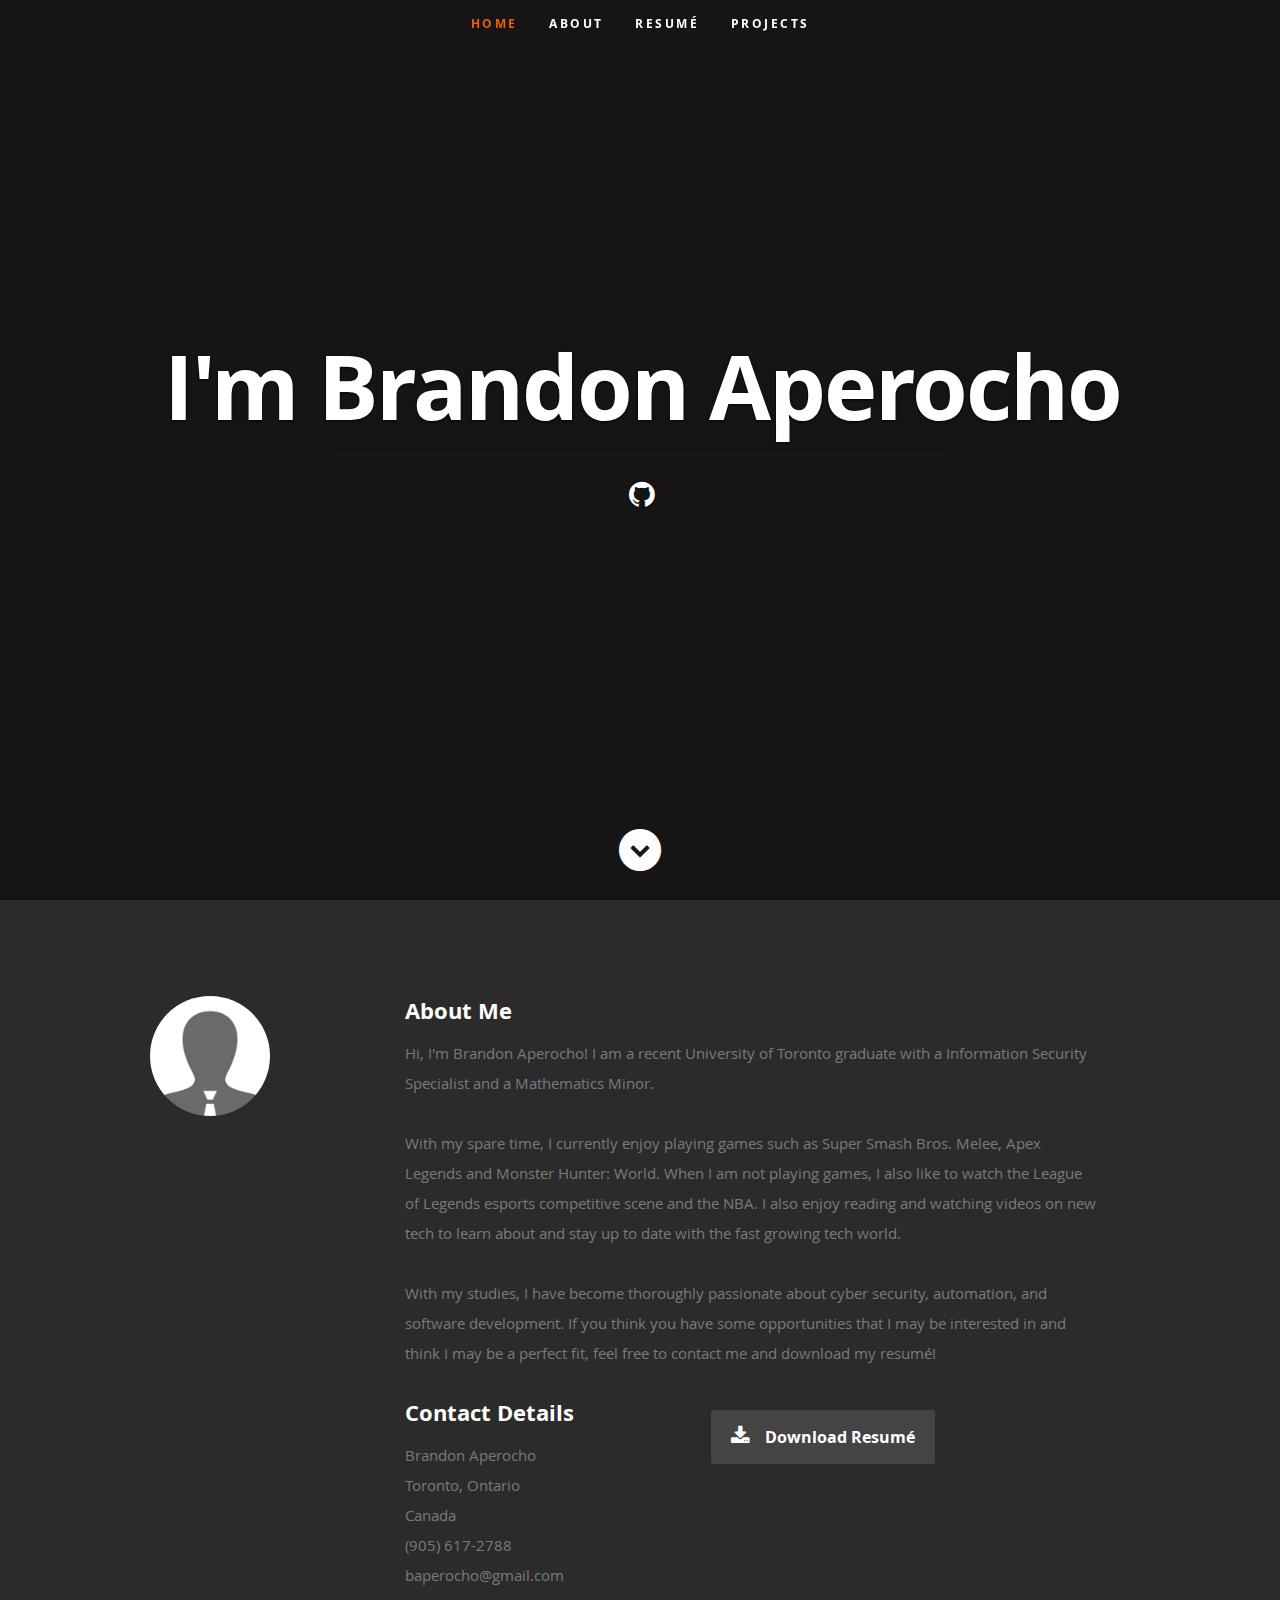
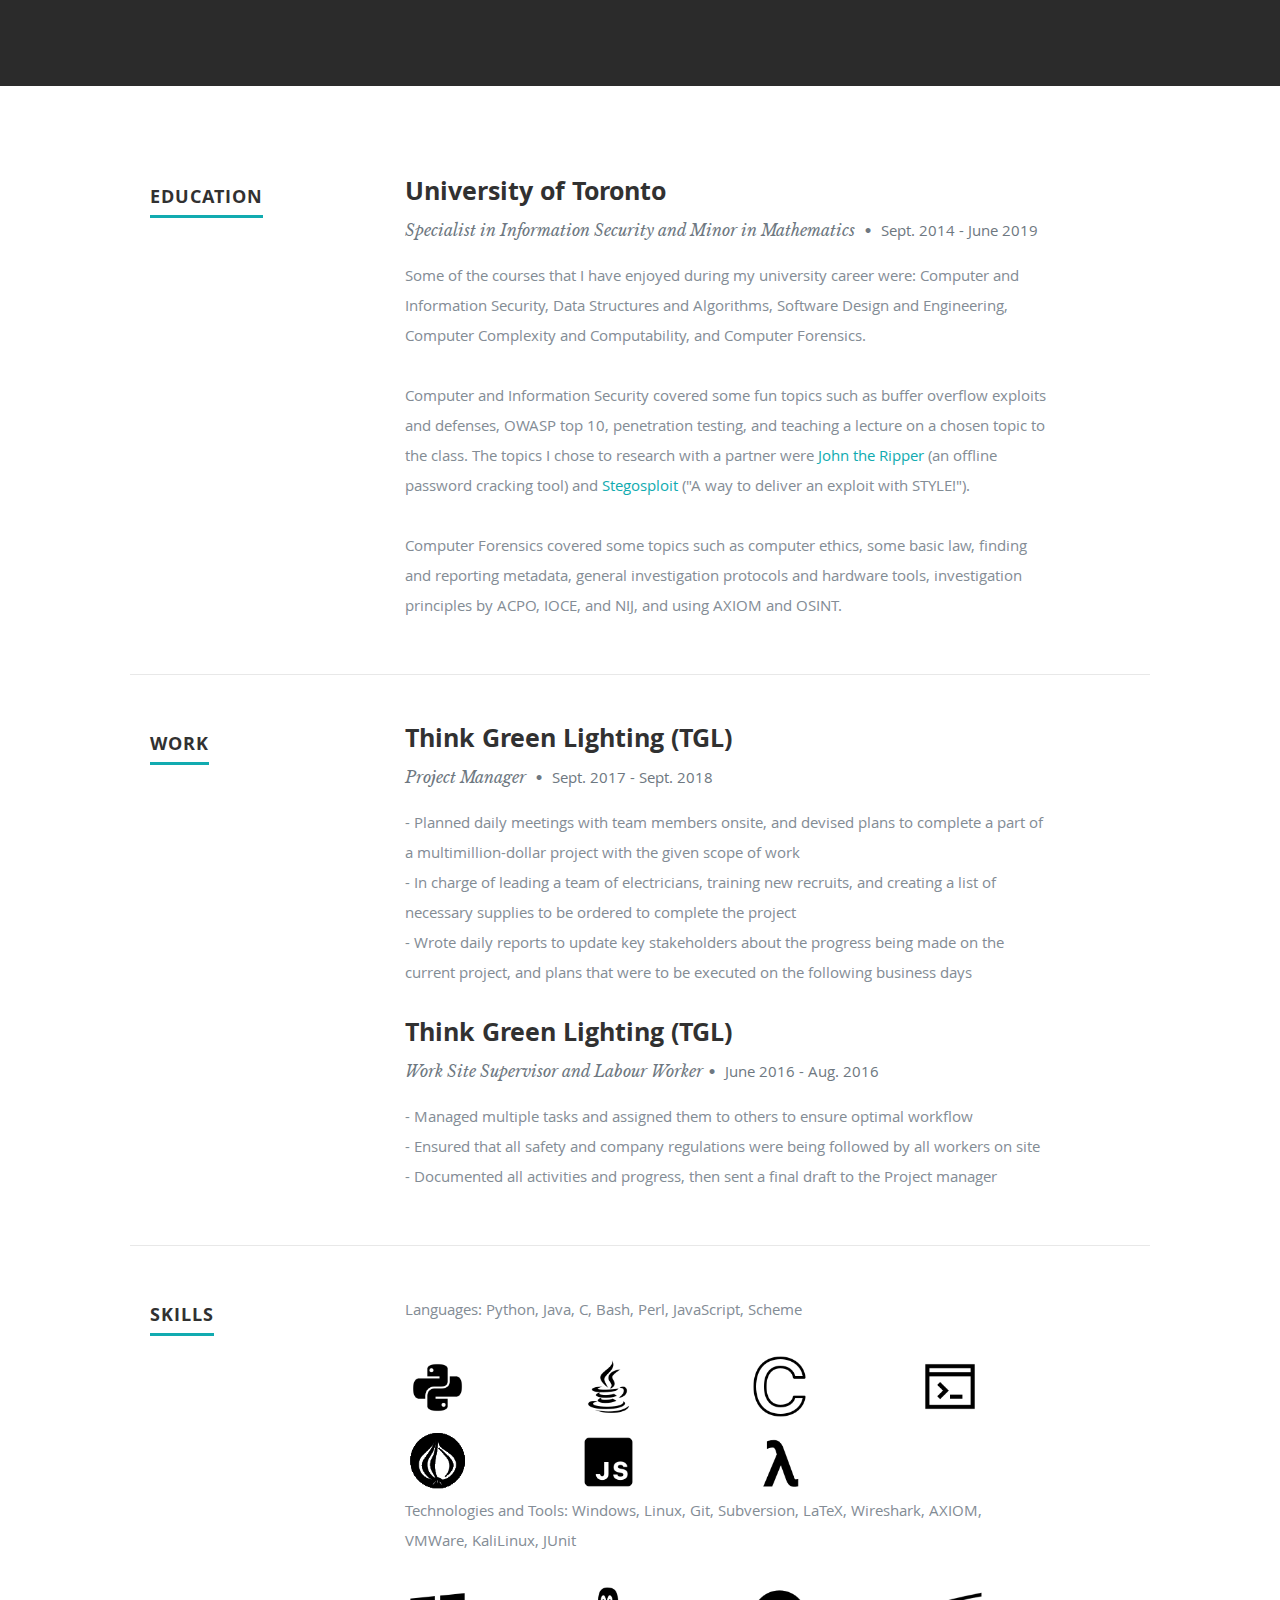
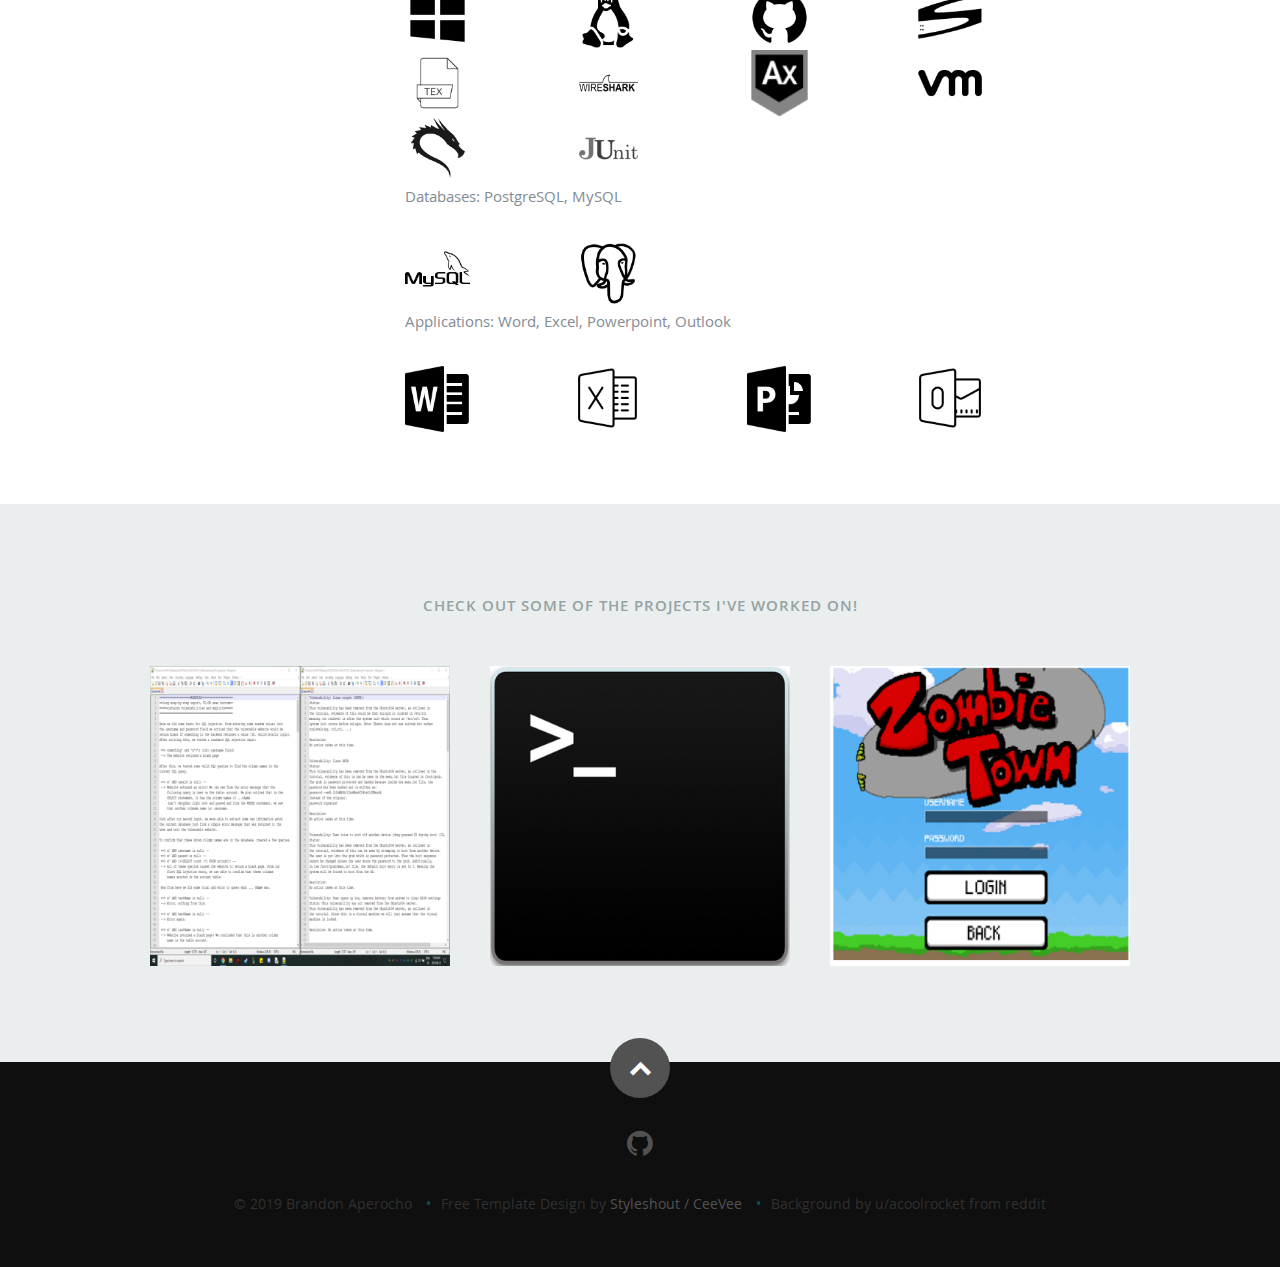
==== commit 78c6a1dd: "Changed BG" ====
--- a/index.html
+++ b/index.html
@@ -92,8 +92,8 @@
 
             <h2>About Me</h2>
 
-            <p>Hi, I'm Brandon Aperocho! I am a recent University of Toronto graduate with a <span>Information Security Specialist</span> and a 
-            <span>Mathematics Minor</span>.
+            <p>Hi, I'm Brandon Aperocho! I am a recent University of Toronto graduate with a Information Security Specialist and a 
+            Mathematics Minor.
             </p>
             
             <p>
@@ -735,7 +735,7 @@
 		      </div>
 
             <div class="link-box">
-               <a href="http://www.behance.net" target="_blank">Github</a>
+               <a href="https://github.com/brandonaperocho/CSC347-pentest" target="_blank">Github</a>
 		         <a class="popup-modal-dismiss">Close</a>
             </div>
 
@@ -750,15 +750,15 @@
 			      <p>
                   The goal of this group project was to contruct a mock file system using Java. This 
                   mock file system was a command line project that implemented many POSIX commands
-                  such as. mkdir, cd , cp, rm, etc. We were also to implement the ">" and ">>" options
+                  such as mkdir, cd , cp, rm, etc. We were also to implement the ">" and ">>" options
                   to overwrite and append text into files in the mock file system. Junits were used to
-                  test implementation.
+                  help with test driven development and implementation.
                   </p>
                <span class="categories"><i class="fa fa-tag"></i>Methods and Mediums: Java, Scrum, JUnit</span>
 		      </div>
 
             <div class="link-box">
-               <a href="http://www.behance.net" target="_blank">Github</a>
+               <a href="https://github.com/brandonaperocho/JShell" target="_blank">Github</a>
 		         <a class="popup-modal-dismiss">Close</a>
             </div>
 
@@ -781,7 +781,7 @@
 		      </div>
 
             <div class="link-box">
-               <a href="http://www.behance.net" target="_blank">Github</a>
+               <a href="https://github.com/brandonaperocho/CSC301-ZombieTown" target="_blank">Github</a>
 		         <a class="popup-modal-dismiss">Close</a>
             </div>
 
@@ -1015,7 +1015,8 @@
 
             <ul class="copyright">
                <li>&copy; 2019 Brandon Aperocho</li>
-               <li>Free Template Design by <a href="http://www.styleshout.com/" title="Styleshout" target="_blank">Styleshout / CeeVee</a></li>   
+               <li>Free Template Design by <a href="http://www.styleshout.com/" title="Styleshout" target="_blank">Styleshout / CeeVee</a></li>
+               <li>Background by u/acoolrocket from reddit</li>
             </ul>
 
          </div>
--- a/css/layout.css
+++ b/css/layout.css
@@ -28,12 +28,13 @@
 /* b. Header Styles
 /* ------------------------------------------------------------------ */
 
+/* Background image by u/acoolrocket from reddit */
 header {
    position: relative;
    height: 800px;
    min-height: 500px;
    width: 100%;
-   background: #161415 url(../images/header-background.jpg) no-repeat top center;
+   background: #161415 url(../images/header-background3.png) no-repeat top center;
    background-size: cover !important;
 	-webkit-background-size: cover !important;
    text-align: center;
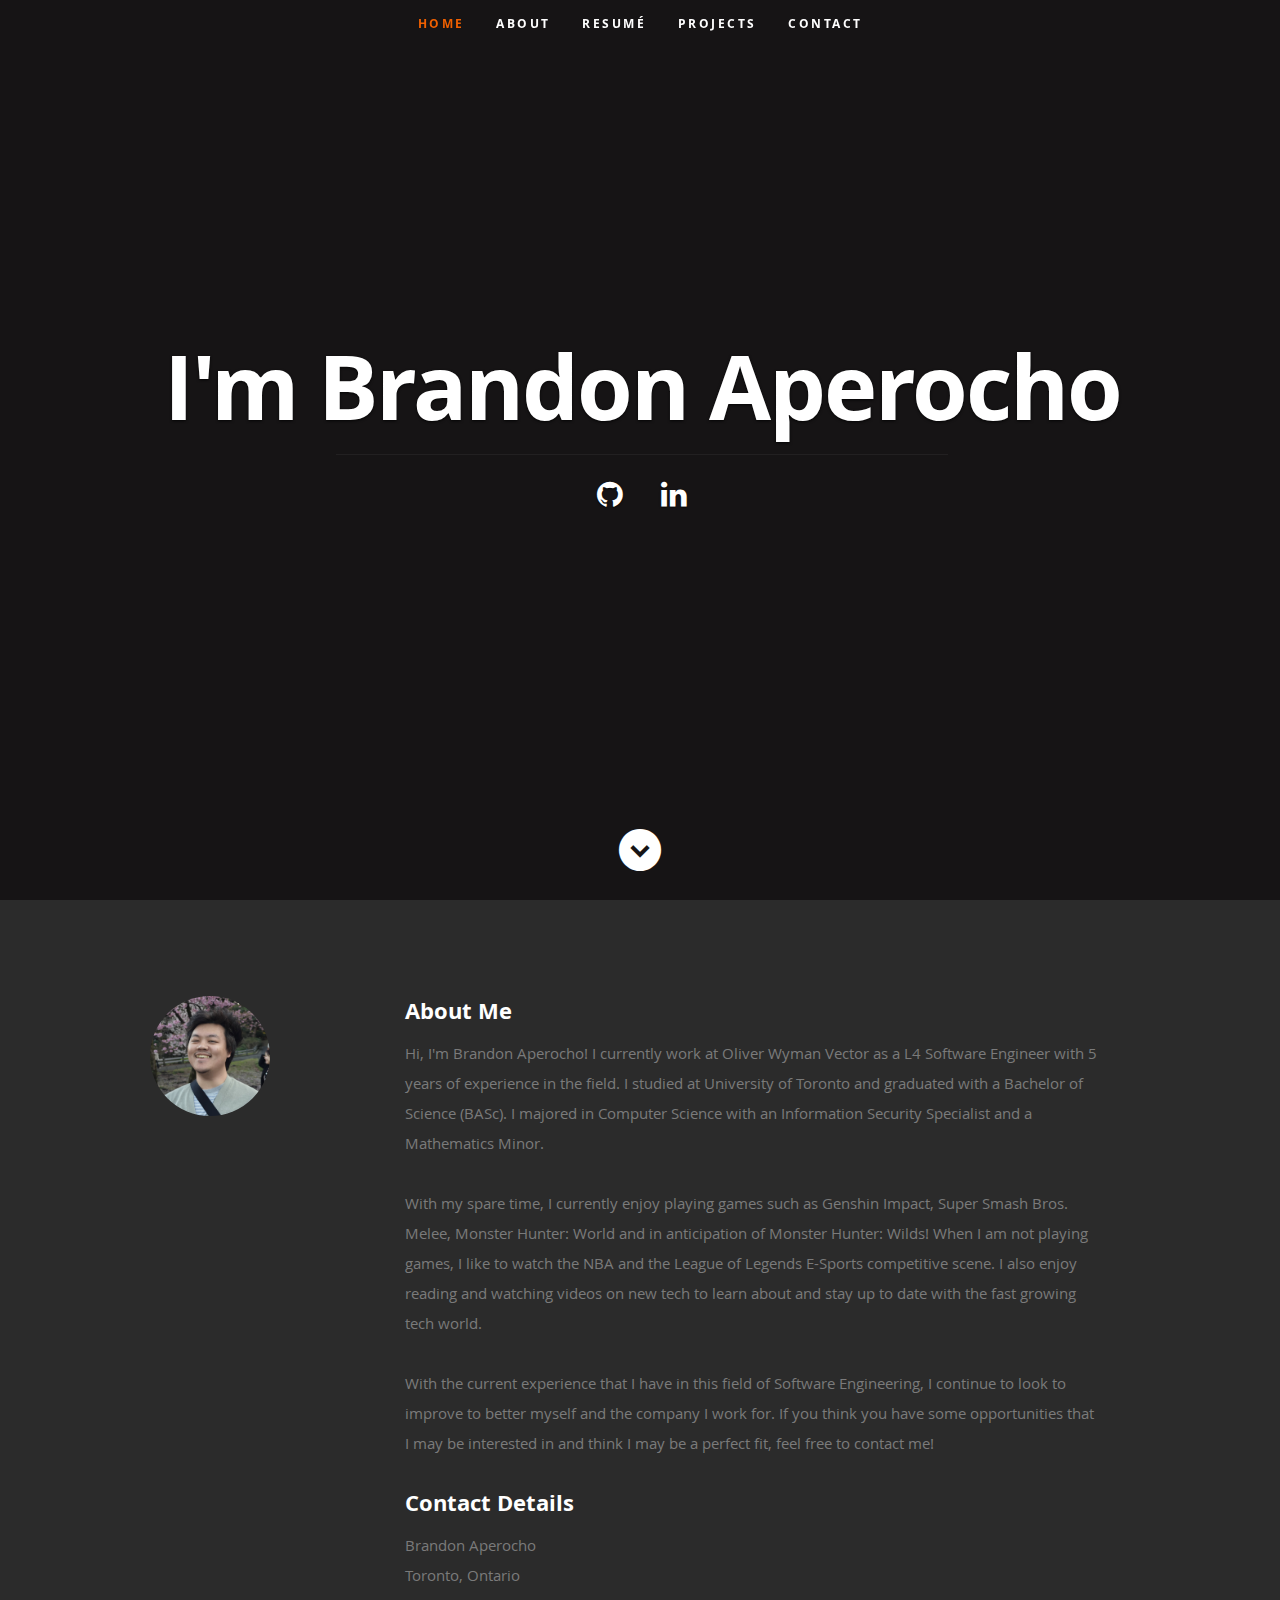
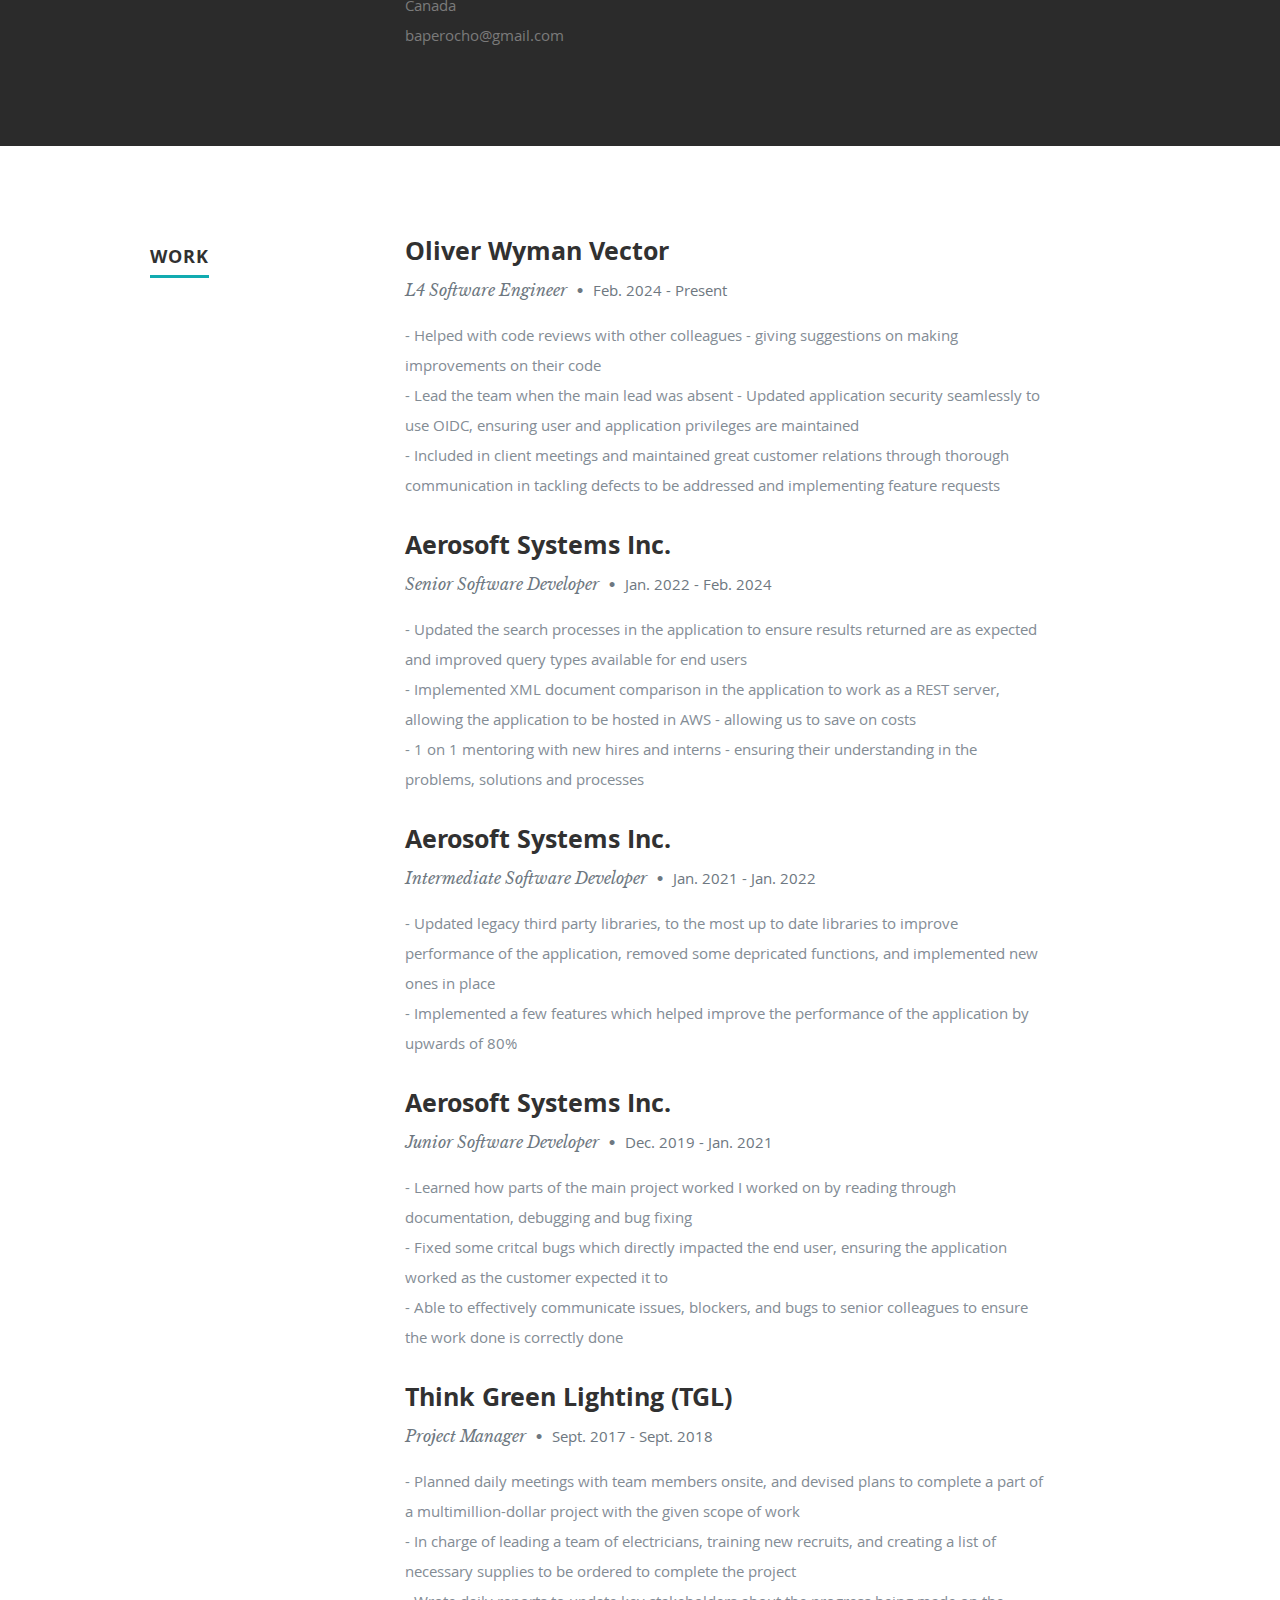
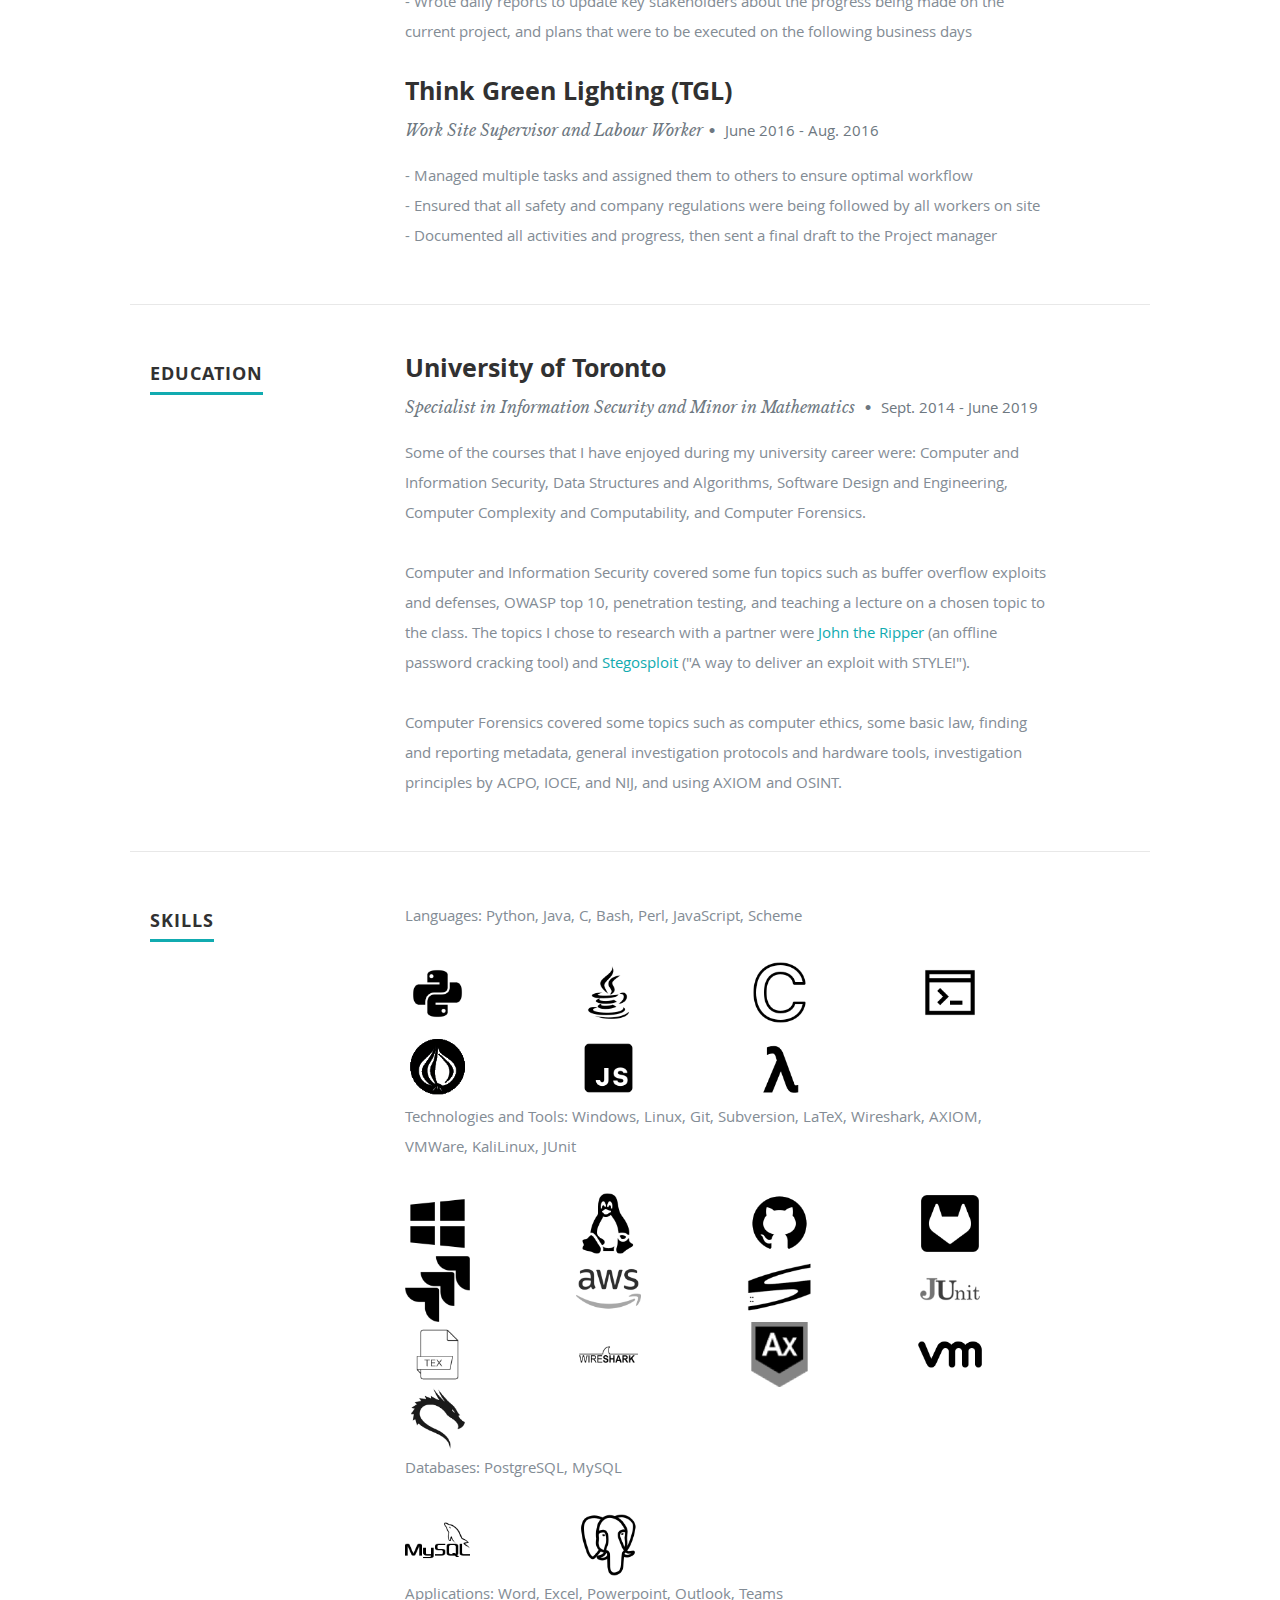
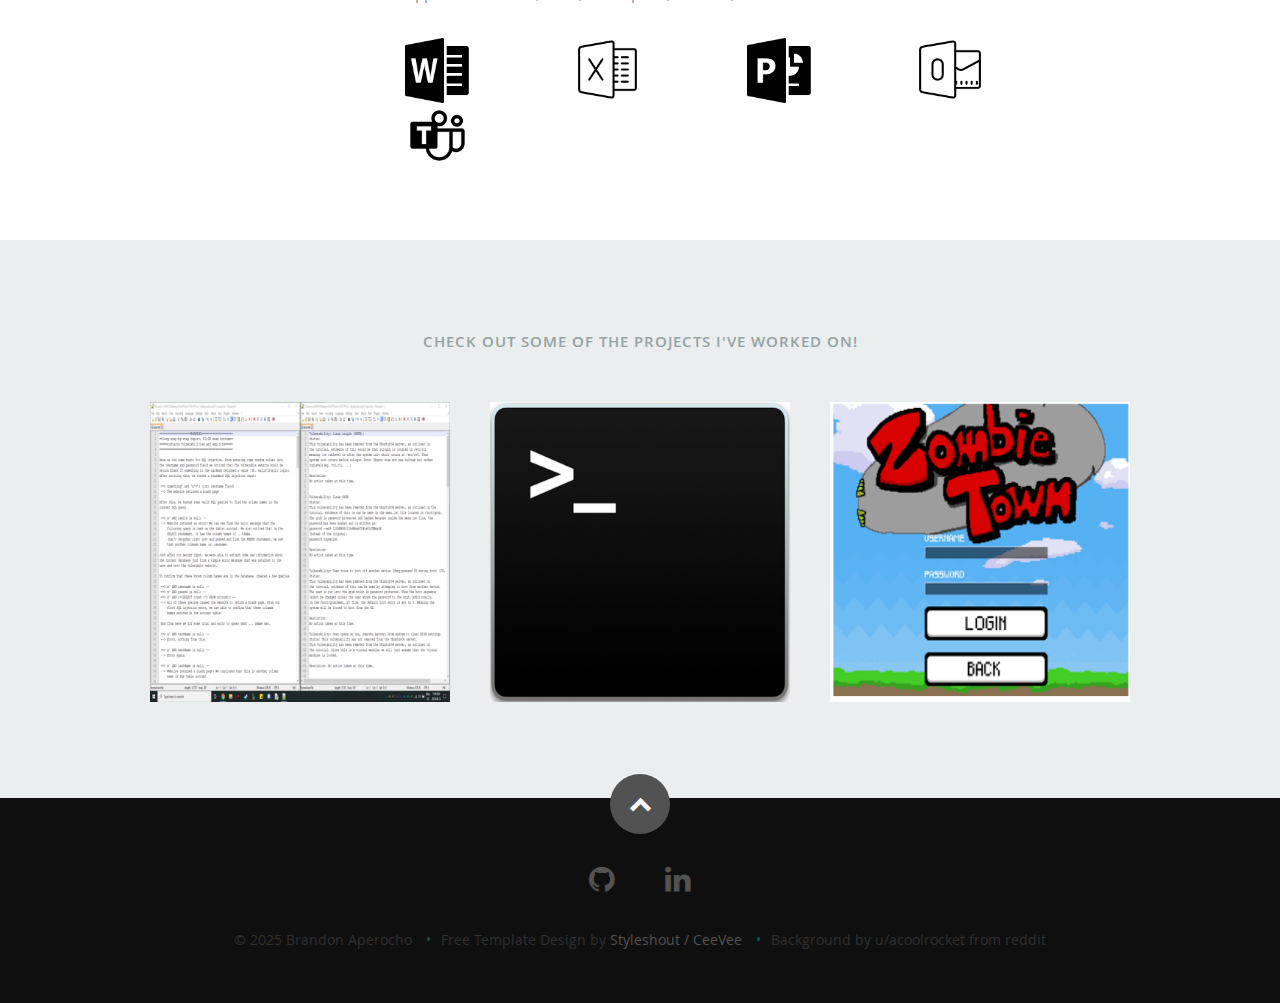
==== commit 0edebd25: "update website content" ====
--- a/index.html
+++ b/index.html
@@ -18,7 +18,7 @@
 	<!-- CSS
     ================================================== -->
    <link rel="stylesheet" href="css/default.css">
-	<link rel="stylesheet" href="css/layout.css">
+    <link rel="stylesheet" href="css/layout.css">
    <link rel="stylesheet" href="css/media-queries.css">
    <link rel="stylesheet" href="css/magnific-popup.css">
 
@@ -49,7 +49,7 @@
 	         <li><a class="smoothscroll" href="#resume">Resumé</a></li>
             <li><a class="smoothscroll" href="#portfolio">Projects</a></li>
             
-            <!-- <li><a class="smoothscroll" href="#contact">Contact</a></li> -->
+            <li><a class="smoothscroll" href="#contact">Contact</a></li>
             
             
          </ul> <!-- end #nav -->
@@ -64,7 +64,7 @@
             <ul class="social">
                <!-- <li><a href="#"><i class="fa fa-facebook"></i></a></li> -->
                <li><a href="https://github.com/brandonaperocho"><i class="fa fa-github"></i></a></li>
-               <!-- <li><a href="https://niceme.me"><i class="fa fa-linkedin"></i></a></li> -->
+              <li><a href="https://www.linkedin.com/in/brandon-aperocho-887b95215/"><i class="fa fa-linkedin"></i></a></li>
             </ul>
          </div>
       </div>
@@ -83,28 +83,29 @@
       <div class="row">
 
          <div class="three columns">
-
-            <img class="profile-pic"  src="images/profilepic.jpg" alt="" />
-
+            <img class="profile-pic"  src="images/profilepic_baperocho_1.jpg" alt="This picture was taken at the Shinjuku Gyoen!" />
          </div>
 
          <div class="nine columns main-col">
 
             <h2>About Me</h2>
 
-            <p>Hi, I'm Brandon Aperocho! I am a recent University of Toronto graduate with a Information Security Specialist and a 
-            Mathematics Minor.
+            <p>Hi, I'm Brandon Aperocho! I currently work at Oliver Wyman Vector as a L4 Software Engineer with 5 years 
+            of experience in the field. I studied at University of Toronto and graduated with a Bachelor of Science 
+            (BASc). I majored in Computer Science with an Information Security Specialist and a Mathematics Minor.
             </p>
             
             <p>
-            With my spare time, I currently enjoy playing games such as Super Smash Bros. Melee, Apex Legends and Monster Hunter: World. When I am not
-            playing games, I also like to watch the League of Legends esports competitive scene and the NBA. I also enjoy reading and watching videos 
-            on new tech to learn about and stay up to date with the fast growing tech world. 
+            With my spare time, I currently enjoy playing games such as Genshin Impact, Super Smash Bros. Melee, Monster 
+            Hunter: World and in anticipation of Monster Hunter: Wilds! When I am not playing games, I like to watch the 
+            NBA and the League of Legends E-Sports competitive scene. I also enjoy reading and watching videos on new 
+            tech to learn about and stay up to date with the fast growing tech world. 
             </p>
             
             <p> 
-            With my studies, I have become thoroughly passionate about cyber security, automation, and software development. If you think you have 
-            some opportunities that I may be interested in and think I may be a perfect fit, feel free to contact me and download my resumé!
+            With the current experience that I have in this field of Software Engineering, I continue to look to improve 
+            to better myself and the company I work for. If you think you have some opportunities that I may be 
+            interested in and think I may be a perfect fit, feel free to contact me!
             </p> 
             <div class="row">
 
@@ -116,21 +117,23 @@
 						   <span>Toronto, Ontario<br>
 						         Canada
                      </span><br>
-						   <span>(905) 617-2788</span><br>
+						   <!-- <span>Phone number</span><br> -->
                      <span>baperocho@gmail.com</span>
 					   </p>
 
                </div>
 
-               <div class="columns download">
+
+
+               <!--<div class="columns download">
                   <p>
                      <a href="links/Resumé_Aperocho_Brandon_2019.pdf" class="button"><i class="fa fa-download"></i>Download Resumé</a>
                   </p>
-               </div>
+               </div>-->
 
             </div> <!-- end row -->
 
-         </div> <!-- end .main-col -->
+         </div> <!-- end main-col -->
 
       </div>
 
@@ -140,8 +143,139 @@
    <!-- Resume Section
    ================================================== -->
    <section id="resume">
-
-      <!-- Education
+   
+      <!-- Work
+      ----------------------------------------------- -->
+      <div class="row work">
+
+         <div class="three columns header-col">
+            <h1><span>Work</span></h1>
+         </div>
+		 
+		 <div class="nine columns main-col">
+		 
+			<div class="row item">
+			 
+               <div class="twelve columns">
+
+                    <h3>Oliver Wyman Vector</h3>
+                    <p class="info">L4 Software Engineer <span>&bull;</span> <em class="date">Feb. 2024 - Present</em></p>
+
+                        <p>
+                        - Helped with code reviews with other colleagues - giving suggestions 
+						on making improvements on their code<br>
+						- Lead the team when the main lead was absent
+						- Updated application security seamlessly to use OIDC, ensuring user and 
+						application privileges are maintained<br>
+						- Included in client meetings and maintained great customer 
+                        relations through thorough communication in tackling defects 
+                        to be addressed and implementing feature requests
+                        </p>
+
+               </div>
+
+            </div> <!-- item end -->
+		 
+			<div class="row item">
+			 
+               <div class="twelve columns">
+
+                    <h3>Aerosoft Systems Inc.</h3>
+                    <p class="info">Senior Software Developer <span>&bull;</span> <em class="date">Jan. 2022 - Feb. 2024</em></p>
+
+                        <p>
+                        - Updated the search processes in the application to ensure results returned
+						are as expected and improved query types available for end users<br>
+                        - Implemented XML document comparison in the application to work as a REST server,
+						allowing the application to be hosted in AWS - allowing us to save on costs<br>
+						- 1 on 1 mentoring with new hires and interns - ensuring their understanding in the problems, solutions and processes
+                        </p>
+
+               </div>
+
+            </div> <!-- item end -->
+		 
+			<div class="row item">
+			 
+               <div class="twelve columns">
+
+                    <h3>Aerosoft Systems Inc.</h3>
+                    <p class="info">Intermediate Software Developer <span>&bull;</span> <em class="date">Jan. 2021 - Jan. 2022</em></p>
+
+                        <p>
+                        - Updated legacy third party libraries, to the most up to date libraries to improve 
+                        performance of the application, removed some depricated functions, and 
+                        implemented new ones in place<br>
+                        - Implemented a few features which helped improve the performance of the application by 
+						upwards of 80%<br>
+                        </p>
+
+               </div>
+
+            </div> <!-- item end -->
+
+		 
+			<div class="row item">
+
+               <div class="twelve columns">
+
+                    <h3>Aerosoft Systems Inc.</h3>
+                    <p class="info">Junior Software Developer <span>&bull;</span> <em class="date">Dec. 2019 - Jan. 2021</em></p>
+
+                        <p>
+                        - Learned how parts of the main project worked I worked on by reading through documentation, debugging 
+						and bug fixing<br>
+                        - Fixed some critcal bugs which directly impacted the end user, ensuring the application
+						worked as the customer expected it to<br>
+                        - Able to effectively communicate issues, blockers, and bugs to senior colleagues to ensure 
+						the work done is correctly done
+                        </p>
+
+               </div>
+            </div> <!-- item end -->
+
+            <div class="row item">
+
+               <div class="twelve columns">
+
+                    <h3>Think Green Lighting (TGL)</h3>
+                    <p class="info">Project Manager <span>&bull;</span> <em class="date">Sept. 2017 - Sept. 2018</em></p>
+
+                        <p>
+                        - Planned daily meetings with team members onsite, and devised plans to complete a 
+                        part of a multimillion-dollar project with the given scope of work<br>
+                        - In charge of leading a team of electricians, training new recruits, and creating a list 
+                        of necessary supplies to be ordered to complete the project<br>
+                        - Wrote daily reports to update key stakeholders about the progress being made on the current 
+                        project, and plans that were to be executed on the following business days
+                        </p>
+
+               </div>
+
+            </div> <!-- item end -->
+
+            <div class="row item">
+
+               <div class="twelve columns">
+
+                  <h3>Think Green Lighting (TGL)</h3>
+                  <p class="info"> Work Site Supervisor and Labour Worker<span>&bull;</span> <em class="date">June 2016 - Aug. 2016 </em></p>
+
+                  <p>
+                  - Managed multiple tasks and assigned them to others to ensure optimal workflow <br>
+                  - Ensured that all safety and company regulations were being followed by all workers on site <br>
+                  - Documented all activities and progress, then sent a final draft to the Project manager
+                  </p>
+
+               </div>
+
+            </div> <!-- item end -->
+
+         </div> <!-- main-col end -->
+
+      </div> <!-- End Work -->
+
+	  <!-- Education
       ----------------------------------------------- -->
       <div class="row education">
 
@@ -181,60 +315,7 @@
          </div> <!-- main-col end -->
 
       </div> <!-- End Education -->
-
-
-      <!-- Work
-      ----------------------------------------------- -->
-      <div class="row work">
-
-         <div class="three columns header-col">
-            <h1><span>Work</span></h1>
-         </div>
-
-         <div class="nine columns main-col">
-
-            <div class="row item">
-
-               <div class="twelve columns">
-
-                    <h3>Think Green Lighting (TGL)</h3>
-                    <p class="info">Project Manager <span>&bull;</span> <em class="date">Sept. 2017 - Sept. 2018</em></p>
-
-                        <p>
-                        - Planned daily meetings with team members onsite, and devised plans to complete a 
-                        part of a multimillion-dollar project with the given scope of work<br>
-                        - In charge of leading a team of electricians, training new recruits, and creating a list 
-                        of necessary supplies to be ordered to complete the project<br>
-                        - Wrote daily reports to update key stakeholders about the progress being made on the current 
-                        project, and plans that were to be executed on the following business days
-                        </p>
-
-               </div>
-
-            </div> <!-- item end -->
-
-            <div class="row item">
-
-               <div class="twelve columns">
-
-                  <h3>Think Green Lighting (TGL)</h3>
-                  <p class="info"> Work Site Supervisor and Labour Worker<span>&bull;</span> <em class="date">June 2016 - Aug. 2016 </em></p>
-
-                  <p>
-                  - Managed multiple tasks and assigned them to others to ensure optimal workflow <br>
-                  - Ensured that all safety and company regulations were being followed by all workers on site <br>
-                  - Documented all activities and progress, then sent a final draft to the Project manager
-                  </p>
-
-               </div>
-
-            </div> <!-- item end -->
-
-         </div> <!-- main-col end -->
-
-      </div> <!-- End Work -->
-
-
+	  
       <!-- Skills
       ----------------------------------------------- -->
       <div class="row skill">
@@ -346,7 +427,7 @@
                             <div class="item-wrap1">
                                 <div class="container">
                                     <img src="images/icons/scheme.png" class="image">
-                                    <div class="overlay"> Experience in Scheme </div>
+                                    <div class="overlay"> Experienced in Scheme </div>
                                 </div>
                             </div>
                         </div>                    
@@ -405,85 +486,84 @@
                         </div>
                         
                         <!-- Item end -->
- 
-                        <!-- Item start -->
-                        
-                        <div class="column icon-item">
-                            <div class="item-wrap1">
-                                <div class="container">
-                                    <img src="images/icons/svn.png" class="image">
-                                    <div class="overlay"> Experienced in Subversion </div>
-                                </div>
-                            </div>
-                        </div>
-                        
-                        <!-- Item end --> 
-                        
+
+                        <!-- Item start -->
+                        
+                        <div class="column icon-item">
+                            <div class="item-wrap1">
+                                <div class="container">
+                                    <img src="images/icons/gitlab.png" class="image">
+                                    <div class="overlay"> Proficient in GitLab </div>
+                                </div>
+                            </div>
+                        </div>
+                        
+                        <!-- Item end -->                        
                     </div>
                 </div>
             </div>
             <!-- end of row 1 -->
-            
+
             <!-- start of row 2 -->
             <div class="row">
                 <div class="twelve columns collapsed">
                     <div id="icon-wrapper" class="bgrid-quarters s-bgrid-quarters cf"> 
                         <!-- Item start -->
-                        
-                        <div class="column icon-item">
-                            <div class="item-wrap1">
-                                <div class="container">
-                                    <img src="images/icons/latex1.png" class="image">
-                                    <div class="overlay"> Proficient in LaTeX </div>
-                                </div>
-                            </div>
-                        </div>
-                        
-                        <!-- Item end -->
-                        
-                        <!-- Item start -->
-                        
-                        <div class="column icon-item">
-                            <div class="item-wrap1">
-                                <div class="container">
-                                    <img src="images/icons/wireshark.png" class="image">
-                                    <div class="overlay"> Advanced in Wireshark </div>
-                                </div>
-                            </div>
-                        </div>
-                        
-                        <!-- Item end -->
-                        
-                        <!-- Item start -->
-                        
-                        <div class="column icon-item">
-                            <div class="item-wrap1">
-                                <div class="container">
-                                    <img src="images/icons/axiom.png" class="image">
-                                    <div class="overlay"> Advanced in AXIOM </div>
-                                </div>
-                            </div>
-                        </div>
-                        
-                        <!-- Item end -->
- 
-                        <!-- Item start -->
-                        
-                        <div class="column icon-item">
-                            <div class="item-wrap1">
-                                <div class="container">
-                                    <img src="images/icons/vmware.png" class="image">
-                                    <div class="overlay"> Advanced in VMWare </div>
+                                    
+                        <div class="column icon-item">
+                            <div class="item-wrap1">
+                                <div class="container">
+                                    <img src="images/icons/jira.png" class="image">
+                                    <div class="overlay"> Proficient in Jira </div>
+                                </div>
+                            </div>
+                        </div>
+                        
+                        <!-- Item end -->
+
+                        <!-- Item start -->
+                        
+                        <div class="column icon-item">
+                            <div class="item-wrap1">
+                                <div class="container">
+                                    <img src="images/icons/aws.png" class="image">
+                                    <div class="overlay"> Experienced in AWS </div>
+                                </div>
+                            </div>
+                        </div>
+                        
+                        <!-- Item end -->
+
+                        <!-- Item start -->
+                        
+                        <div class="column icon-item">
+                            <div class="item-wrap1">
+                                <div class="container">
+                                    <img src="images/icons/svn.png" class="image">
+                                    <div class="overlay"> Experienced in Subversion </div>
                                 </div>
                             </div>
                         </div>
                         
                         <!-- Item end --> 
-                        
+
+                        <!-- Item start -->
+                        
+                        <div class="column icon-item">
+                            <div class="item-wrap1">
+                                <div class="container">
+                                    <img src="images/icons/junit.png" class="image">
+                                    <div class="overlay"> Advanced in JUnit </div>
+                                </div>
+                            </div>
+                        </div>
+                        
+                        <!-- Item end -->
+
                     </div>
                 </div>
             </div>
-            <!-- end of row 2 --> 
+            <!-- end of row 2 -->
             
             <!-- start of row 3 -->
             <div class="row">
@@ -494,6 +574,67 @@
                         <div class="column icon-item">
                             <div class="item-wrap1">
                                 <div class="container">
+                                    <img src="images/icons/latex1.png" class="image">
+                                    <div class="overlay"> Proficient in LaTeX </div>
+                                </div>
+                            </div>
+                        </div>
+                        
+                        <!-- Item end -->
+                        
+                        <!-- Item start -->
+                        
+                        <div class="column icon-item">
+                            <div class="item-wrap1">
+                                <div class="container">
+                                    <img src="images/icons/wireshark.png" class="image">
+                                    <div class="overlay"> Advanced in Wireshark </div>
+                                </div>
+                            </div>
+                        </div>
+                        
+                        <!-- Item end -->
+                        
+                        <!-- Item start -->
+                        
+                        <div class="column icon-item">
+                            <div class="item-wrap1">
+                                <div class="container">
+                                    <img src="images/icons/axiom.png" class="image">
+                                    <div class="overlay"> Advanced in AXIOM </div>
+                                </div>
+                            </div>
+                        </div>
+                        
+                        <!-- Item end -->
+ 
+                        <!-- Item start -->
+                        
+                        <div class="column icon-item">
+                            <div class="item-wrap1">
+                                <div class="container">
+                                    <img src="images/icons/vmware.png" class="image">
+                                    <div class="overlay"> Advanced in VMWare </div>
+                                </div>
+                            </div>
+                        </div>
+                        
+                        <!-- Item end --> 
+                        
+                    </div>
+                </div>
+            </div>
+            <!-- end of row 3 --> 
+            
+            <!-- start of row 4 -->
+            <div class="row">
+                <div class="twelve columns collapsed">
+                    <div id="icon-wrapper" class="bgrid-quarters s-bgrid-quarters cf"> 
+                        <!-- Item start -->
+                        
+                        <div class="column icon-item">
+                            <div class="item-wrap1">
+                                <div class="container">
                                     <img src="images/icons/kalilinux.png" class="image">
                                     <div class="overlay"> Advanced in KaliLinux </div>
                                 </div>
@@ -502,23 +643,10 @@
                         
                         <!-- Item end -->
                         
-                        <!-- Item start -->
-                        
-                        <div class="column icon-item">
-                            <div class="item-wrap1">
-                                <div class="container">
-                                    <img src="images/icons/junit.png" class="image">
-                                    <div class="overlay"> Advanced in JUnit </div>
-                                </div>
-                            </div>
-                        </div>
-                        
-                        <!-- Item end -->
-                        
                     </div>
                 </div>
             </div>
-            <!-- end of row 3 -->
+            <!-- end of row 4 -->
             
             <p>
             Databases: PostgreSQL, MySQL
@@ -560,7 +688,7 @@
             <!-- end of row 1 -->               
             
             <p>
-            Applications: Word, Excel, Powerpoint, Outlook 
+            Applications: Word, Excel, Powerpoint, Outlook, Teams
             </p>
             
             <!-- start of row 1 -->
@@ -612,7 +740,7 @@
                             <div class="item-wrap1">
                                 <div class="container">
                                     <img src="images/icons/outlook.png" class="image">
-                                    <div class="overlay"> Advanced in OutLook </div>
+                                    <div class="overlay"> Proficient in OutLook </div>
                                 </div>
                             </div>
                         </div>
@@ -622,7 +750,29 @@
                     </div>
                 </div>
             </div>
-            <!-- end of row 1 -->            
+            <!-- end of row 1 -->
+
+            <!-- start of row 4 -->
+            <div class="row">
+                <div class="twelve columns collapsed">
+                    <div id="icon-wrapper" class="bgrid-quarters s-bgrid-quarters cf"> 
+                        <!-- Item start -->
+                        
+                        <div class="column icon-item">
+                            <div class="item-wrap1">
+                                <div class="container">
+                                    <img src="images/icons/teams.png" class="image">
+                                    <div class="overlay"> Proficient in Teams </div>
+                                </div>
+                            </div>
+                        </div>
+                        
+                        <!-- Item end --> 
+                        
+                    </div>
+                </div>
+            </div>
+            <!-- end of row 4 -->
             
             <!-- MAYBE I'LL USE THIS LATER (ANIMATED BARS)
 				<div class="bars">
@@ -874,10 +1024,9 @@
 
        </div>  <!-- text-container ends 
 
-   </section> <!-- Testimonials Section End-->
-
-
-   <!-- Contact Section
+   </section> <!-- Testimonials Section End
+
+  <!-- Contact Section
    ================================================== 
    <section id="contact">
 
@@ -954,13 +1103,13 @@
 					   <p class="address">
 						   Brandon Aperocho<br>
 						   Toronto, ON, Canada<br>
-						   <span>(905) 617-2788</span>
+						   <span>baperocho@gmail.com</span>
 					   </p>
 
 				   </div>
                 
                
-               <div class="widget widget_tweets">
+               <!--<div class="widget widget_tweets">
 
                   <h4 class="widget-title">Latest Tweets</h4>
 
@@ -1011,10 +1160,11 @@
                
             -->
                <li><a href="https://github.com/brandonaperocho"><i class="fa fa-github"></i></a></li>
+               <li><a href="https://www.linkedin.com/in/brandon-aperocho-887b95215/"><i class="fa fa-linkedin"></i></a></li>
             </ul>
 
             <ul class="copyright">
-               <li>&copy; 2019 Brandon Aperocho</li>
+               <li>&copy; 2025 Brandon Aperocho</li>
                <li>Free Template Design by <a href="http://www.styleshout.com/" title="Styleshout" target="_blank">Styleshout / CeeVee</a></li>
                <li>Background by u/acoolrocket from reddit</li>
             </ul>
--- a/css/default.css
+++ b/css/default.css
@@ -804,4 +804,3 @@
 
 
 
-
--- a/css/layout.css
+++ b/css/layout.css
@@ -278,6 +278,98 @@
    margin-left: 5px;
 }
 #resume .date {
+   font: 15px/24px 'opensans-regular', sans-serif;
+   margin-top: 6px;
+}
+
+#education {
+   background: #fff;
+   padding-top: 90px;
+   padding-bottom: 72px;
+   overflow: hidden;
+}
+
+#education a, #education a:visited  { color: #11ABB0; }
+#education a:hover, #education a:focus { color: #313131; }
+
+#education h1 {
+   font: 18px/24px 'opensans-bold', sans-serif;
+   text-transform: uppercase;
+   letter-spacing: 1px;
+}
+#education h1 span {
+   border-bottom: 3px solid #11ABB0;
+   padding-bottom: 6px;
+}
+#education h3 {
+   font: 25px/30px 'opensans-bold', sans-serif;
+}
+
+#education .header-col { padding-top: 9px; }
+#education .main-col { padding-right: 10%; }
+
+.education, .work {
+   margin-bottom: 48px;
+   padding-bottom: 24px;
+   border-bottom: 1px solid #E8E8E8;
+}
+#education .info {
+   font: 16px/24px 'librebaskerville-italic', serif;
+   color: #6E7881;
+   margin-bottom: 18px;
+   margin-top: 9px;
+}
+#education .info span {
+   margin-right: 5px;
+   margin-left: 5px;
+}
+#education .date {
+   font: 15px/24px 'opensans-regular', sans-serif;
+   margin-top: 6px;
+}
+
+#work {
+   background: #fff;
+   padding-top: 90px;
+   padding-bottom: 72px;
+   overflow: hidden;
+}
+
+#work a, #work a:visited  { color: #11ABB0; }
+#work a:hover, #work a:focus { color: #313131; }
+
+#work h1 {
+   font: 18px/24px 'opensans-bold', sans-serif;
+   text-transform: uppercase;
+   letter-spacing: 1px;
+}
+#work h1 span {
+   border-bottom: 3px solid #11ABB0;
+   padding-bottom: 6px;
+}
+#work h3 {
+   font: 25px/30px 'opensans-bold', sans-serif;
+}
+
+#work .header-col { padding-top: 9px; }
+#work .main-col { padding-right: 10%; }
+
+.education, .work {
+   margin-bottom: 48px;
+   padding-bottom: 24px;
+   border-bottom: 1px solid #E8E8E8;
+}
+#work .info {
+   font: 16px/24px 'librebaskerville-italic', serif;
+   color: #6E7881;
+   margin-bottom: 18px;
+   margin-top: 9px;
+}
+#work .info span {
+   margin-right: 5px;
+   margin-left: 5px;
+}
+#work .date {
    font: 15px/24px 'opensans-regular', sans-serif;
    margin-top: 6px;
 }
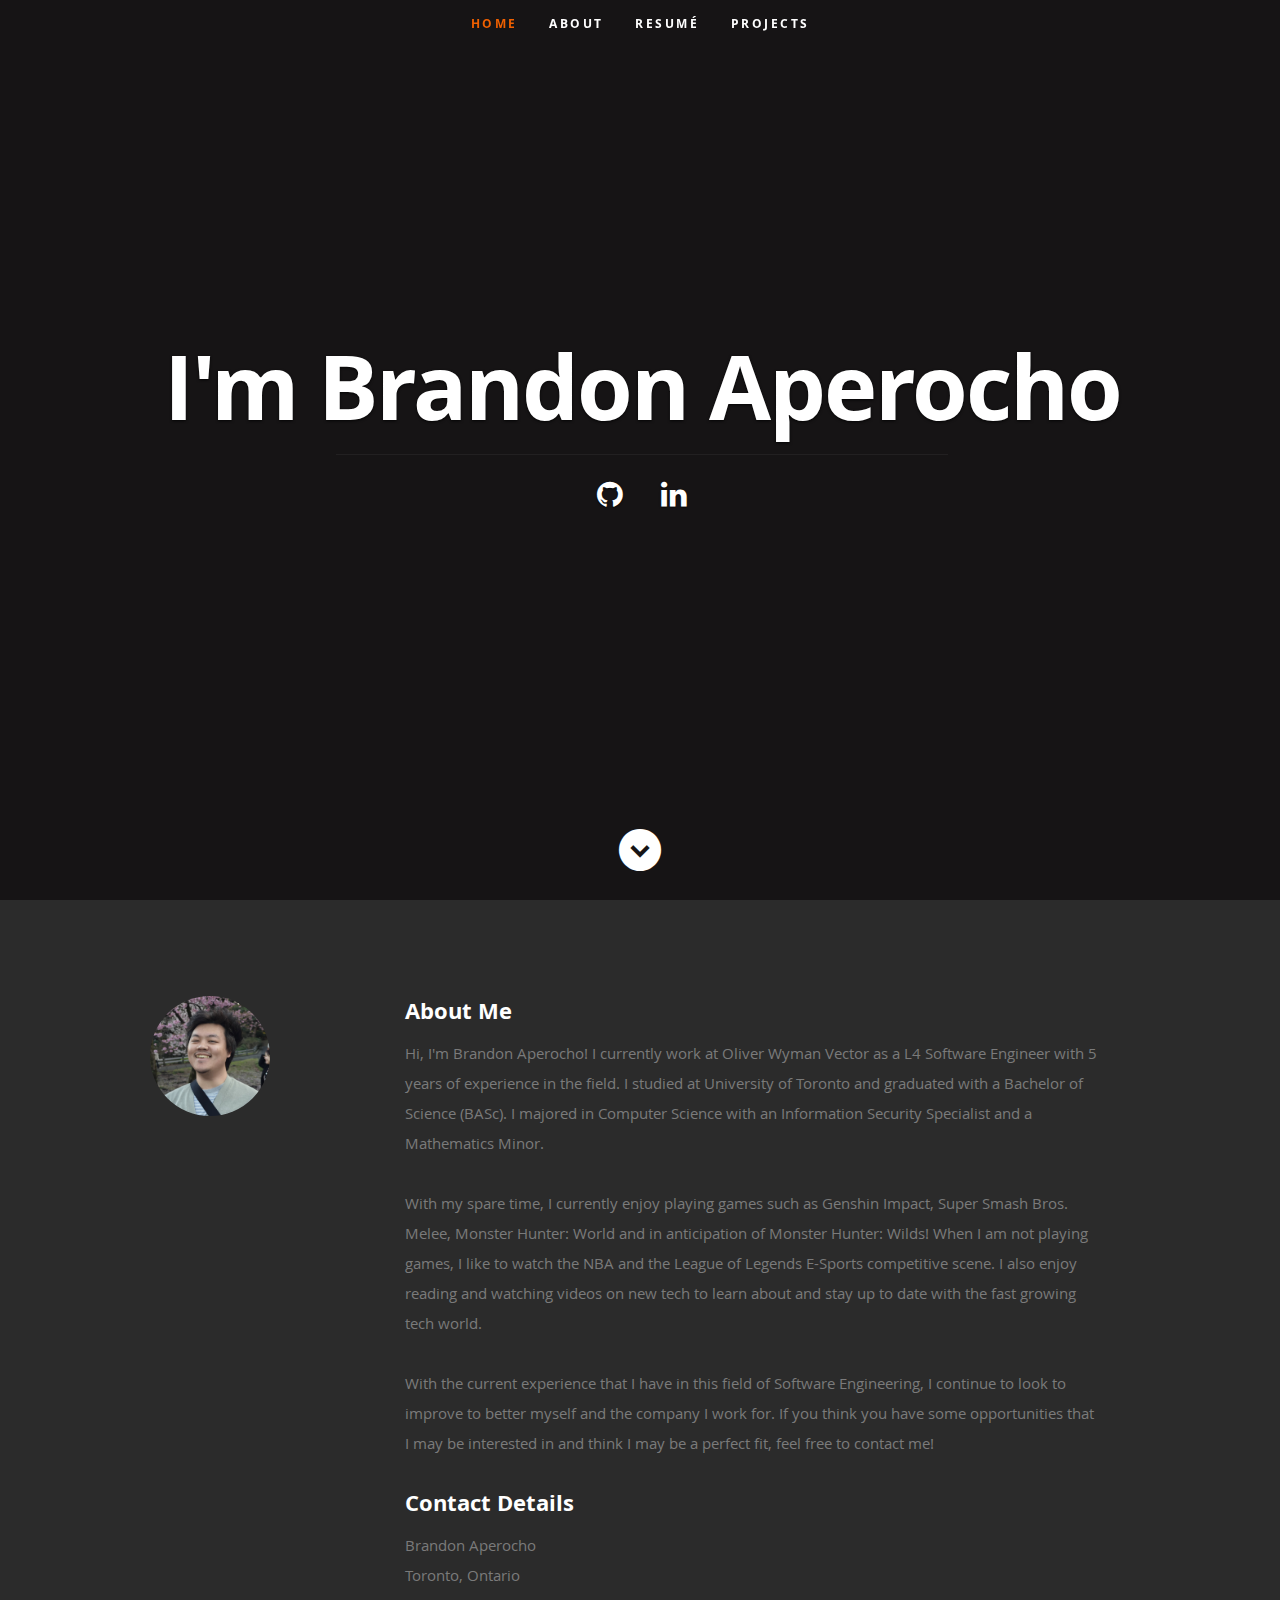
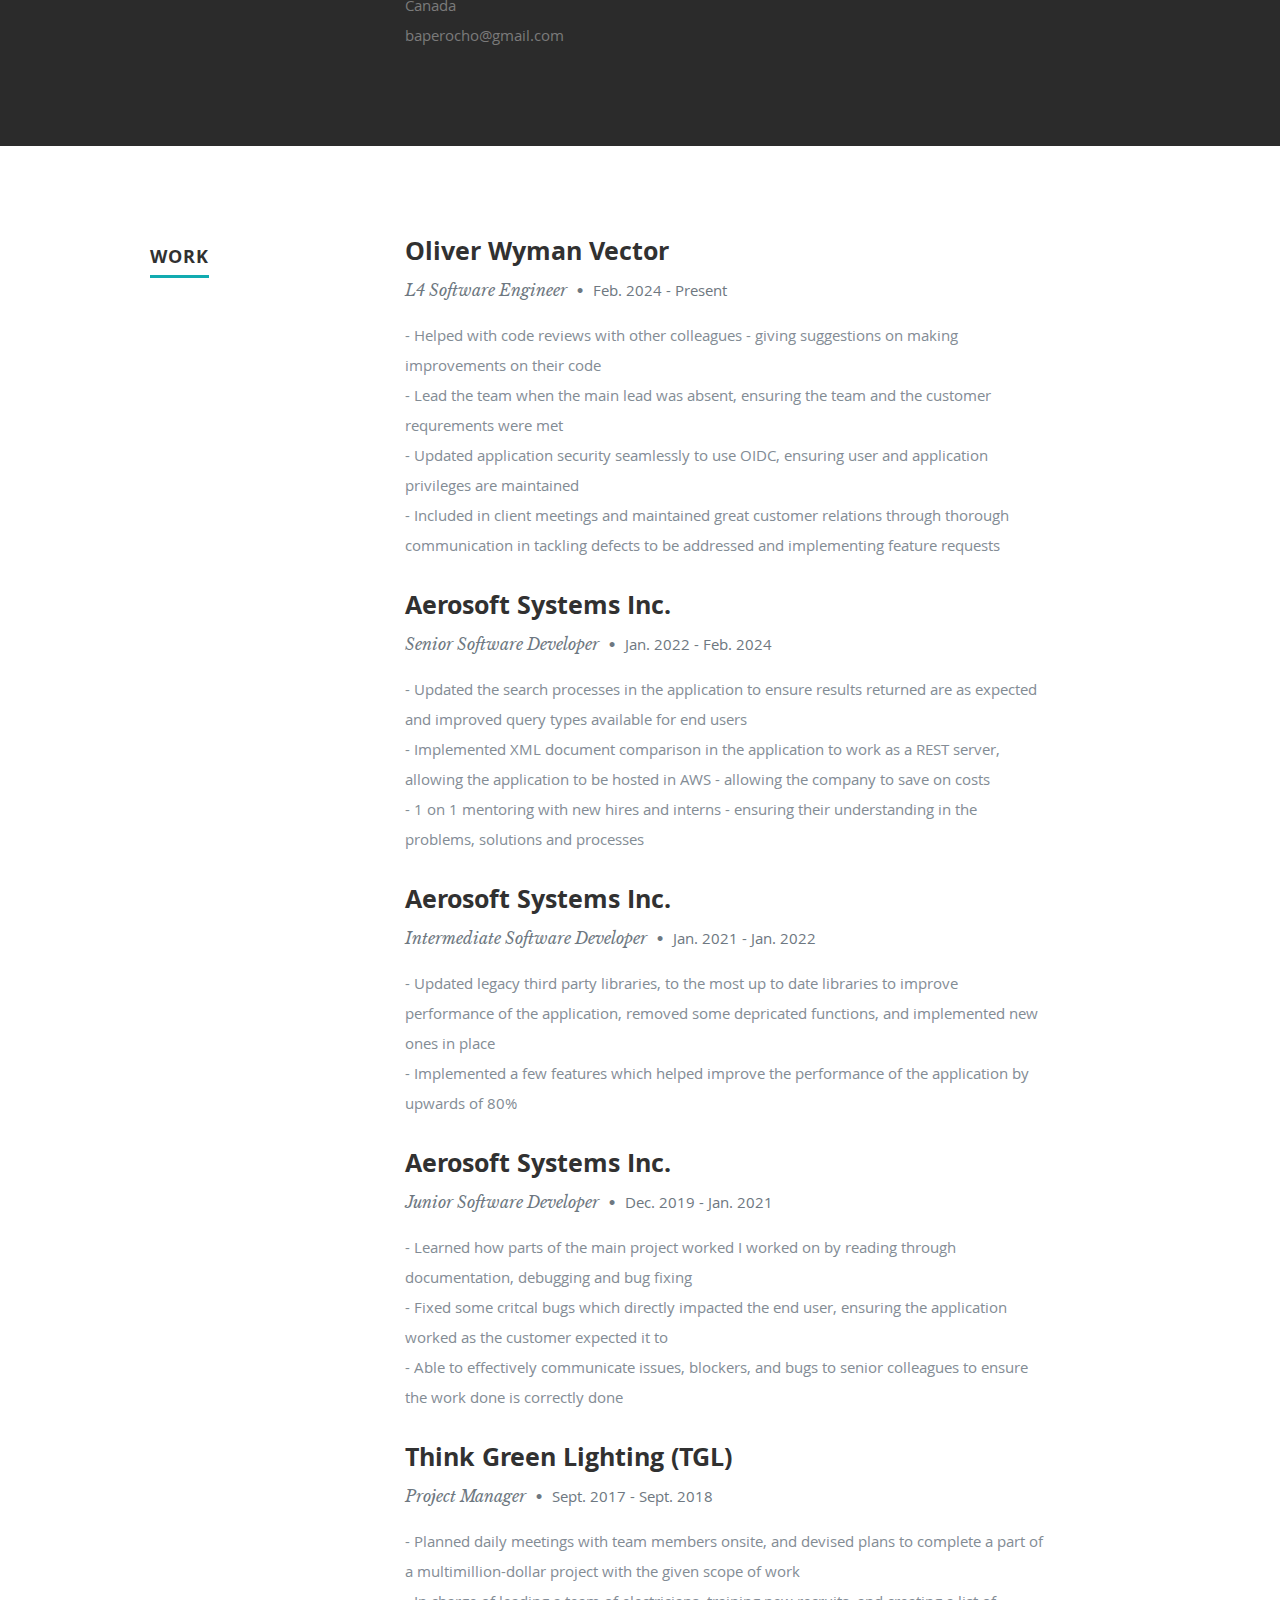
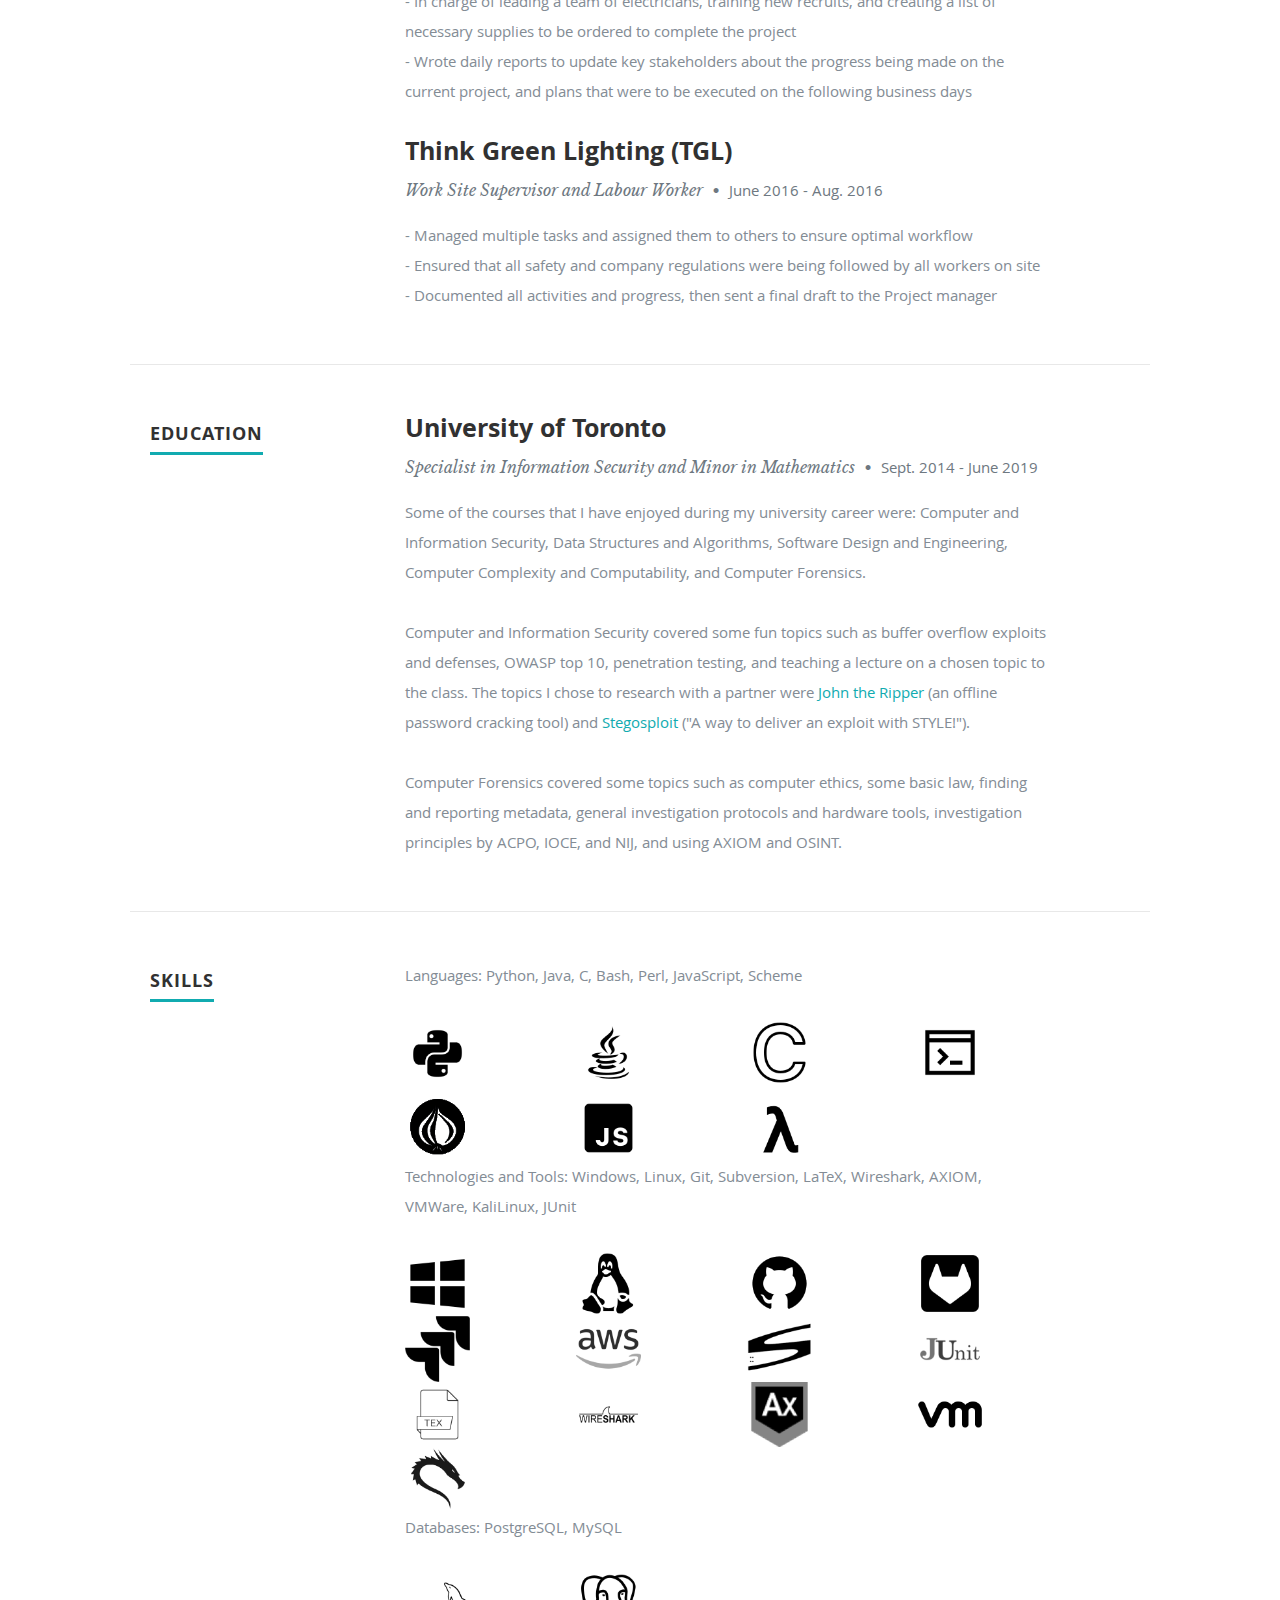
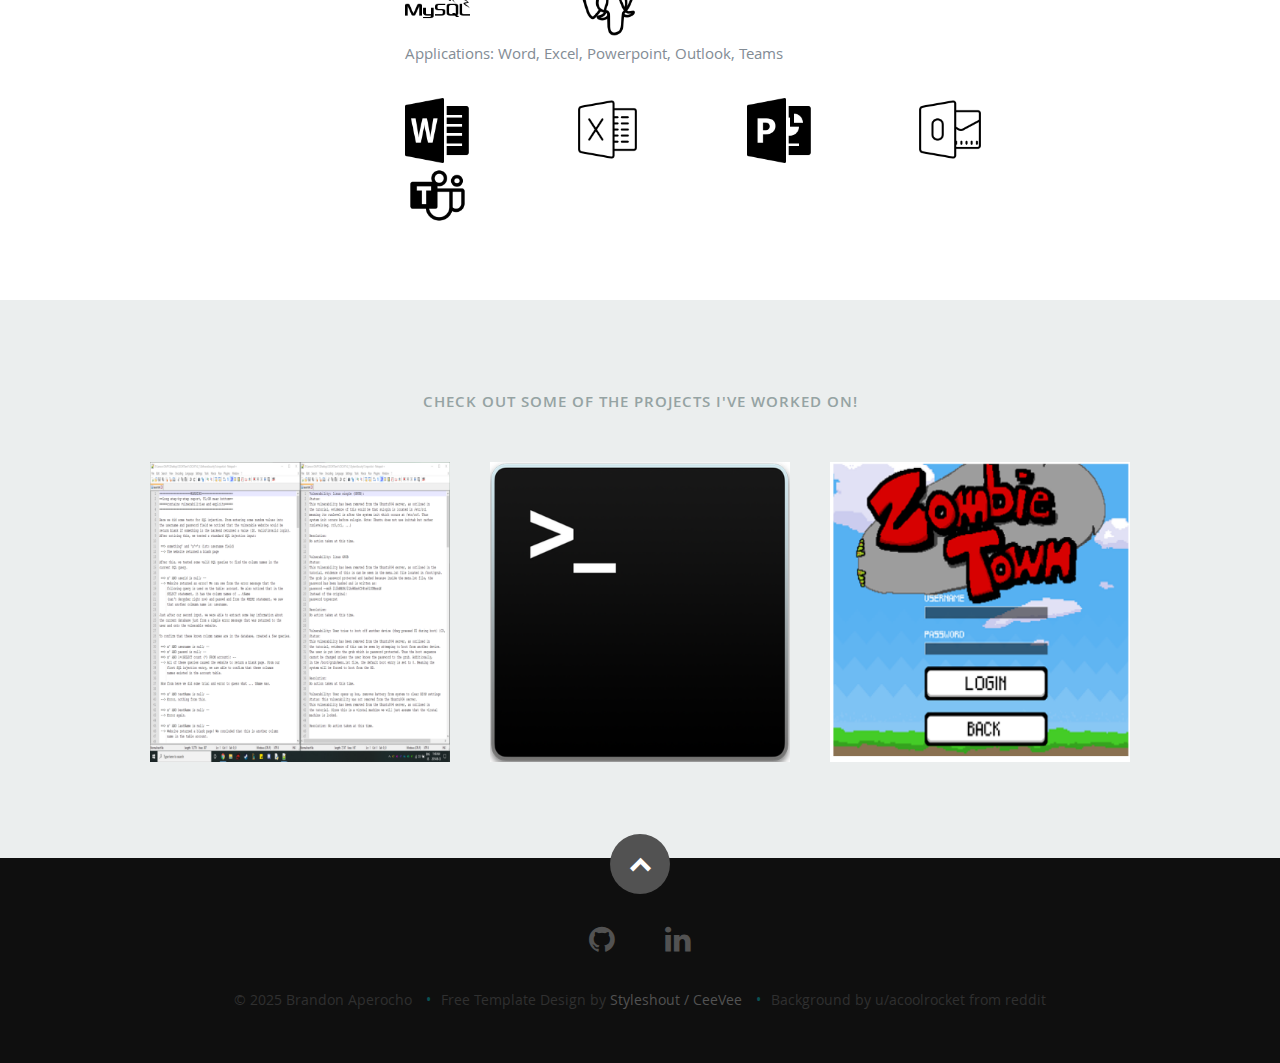
==== commit 96455fa5: "fixed indenting and spacing" ====
--- a/index.html
+++ b/index.html
@@ -1,1194 +1,821 @@
 <!DOCTYPE html>
-<!--[if lt IE 8 ]><html class="no-js ie ie7" lang="en"> <![endif]-->
-<!--[if IE 8 ]><html class="no-js ie ie8" lang="en"> <![endif]-->
-<!--[if (gte IE 8)|!(IE)]><!--><html class="no-js" lang="en"> <!--<![endif]-->
-<head>
-
-   <!--- Basic Page Needs
+<!--[if lt IE 8 ]>
+<html class="no-js ie ie7" lang="en">
+    <![endif]-->
+<!--[if IE 8 ]>
+    <html class="no-js ie ie8" lang="en">
+        <![endif]-->
+<!--[if (gte IE 8)|!(IE)]>
+        <!-->
+<html class="no-js" lang="en">
+    <!--
+            <![endif]-->
+    <head>
+        <!--- Basic Page Needs
    ================================================== -->
-   <meta charset="utf-8">
-	<title>Brandon Aperocho</title>
-	<meta name="description" content="Personal Website">
-	<meta name="author" content="Brandon Aperocho">
-
-   <!-- Mobile Specific Metas
+        <meta charset="utf-8">
+        <title>Brandon Aperocho</title>
+        <meta name="description" content="Personal Website">
+        <meta name="author" content="Brandon Aperocho">
+        <!-- Mobile Specific Metas
    ================================================== -->
-	<meta name="viewport" content="width=device-width, initial-scale=1, maximum-scale=1">
-
-	<!-- CSS
+        <meta name="viewport" content="width=device-width, initial-scale=1, maximum-scale=1">
+        <!-- CSS
     ================================================== -->
-   <link rel="stylesheet" href="css/default.css">
-    <link rel="stylesheet" href="css/layout.css">
-   <link rel="stylesheet" href="css/media-queries.css">
-   <link rel="stylesheet" href="css/magnific-popup.css">
-
-   <!-- Script
+        <link rel="stylesheet" href="css/default.css">
+        <link rel="stylesheet" href="css/layout.css">
+        <link rel="stylesheet" href="css/media-queries.css">
+        <link rel="stylesheet" href="css/magnific-popup.css">
+        <!-- Script
    ================================================== -->
-	<script src="js/modernizr.js"></script>
-
-   <!-- Favicons
-	================================================== -->
-	<link rel="shortcut icon" href="favicon1.png" >
-
-</head>
-
-<body>
-
-   <!-- Header
+        <script src="js/modernizr.js"></script>
+        <!-- Favicons
+    ================================================== -->
+        <link rel="shortcut icon" href="favicon1.png">
+    </head>
+    <body>
+        <!-- Header
    ================================================== -->
-   <header id="home">
-
-      <nav id="nav-wrap">
-
-         <a class="mobile-btn" href="#nav-wrap" title="Show navigation">Show navigation</a>
-	      <a class="mobile-btn" href="#" title="Hide navigation">Hide navigation</a>
-
-         <ul id="nav" class="nav">
-            <li class="current"><a class="smoothscroll" href="#home">Home</a></li>
-            <li><a class="smoothscroll" href="#about">About</a></li>
-	         <li><a class="smoothscroll" href="#resume">Resumé</a></li>
-            <li><a class="smoothscroll" href="#portfolio">Projects</a></li>
-            
-            <li><a class="smoothscroll" href="#contact">Contact</a></li>
-            
-            
-         </ul> <!-- end #nav -->
-
-      </nav> <!-- end #nav-wrap -->
-
-      <div class="row banner">
-         <div class="banner-text">
-            <h1 class="responsive-headline">I'm Brandon Aperocho</h1>
-            
-            <hr />
-            <ul class="social">
-               <!-- <li><a href="#"><i class="fa fa-facebook"></i></a></li> -->
-               <li><a href="https://github.com/brandonaperocho"><i class="fa fa-github"></i></a></li>
-              <li><a href="https://www.linkedin.com/in/brandon-aperocho-887b95215/"><i class="fa fa-linkedin"></i></a></li>
-            </ul>
-         </div>
-      </div>
-
-      <p class="scrolldown">
-         <a class="smoothscroll" href="#about"><i class="icon-down-circle"></i></a>
-      </p>
-
-   </header> <!-- Header End -->
-
-
-   <!-- About Section
+        <header id="home">
+            <nav id="nav-wrap">
+                <a class="mobile-btn" href="#nav-wrap" title="Show navigation">Show navigation</a>
+                <a class="mobile-btn" href="#" title="Hide navigation">Hide navigation</a>
+                <ul id="nav" class="nav">
+                    <li class="current">
+                        <a class="smoothscroll" href="#home">Home</a>
+                    </li>
+                    <li>
+                        <a class="smoothscroll" href="#about">About</a>
+                    </li>
+                    <li>
+                        <a class="smoothscroll" href="#resume">Resumé</a>
+                    </li>
+                    <li>
+                        <a class="smoothscroll" href="#portfolio">Projects</a>
+                    </li>
+                </ul>
+                <!-- end #nav -->
+            </nav>
+            <!-- end #nav-wrap -->
+            <div class="row banner">
+                <div class="banner-text">
+                    <h1 class="responsive-headline">I'm Brandon Aperocho</h1>
+                    <hr />
+                    <ul class="social">
+                        <!-- <li><a href="#"><i class="fa fa-facebook"></i></a></li> -->
+                        <li>
+                            <a href="https://github.com/brandonaperocho">
+                                <i class="fa fa-github"></i>
+                            </a>
+                        </li>
+                        <li>
+                            <a href="https://www.linkedin.com/in/brandon-aperocho-887b95215/">
+                                <i class="fa fa-linkedin"></i>
+                            </a>
+                        </li>
+                    </ul>
+                </div>
+            </div>
+            <p class="scrolldown">
+                <a class="smoothscroll" href="#about">
+                    <i class="icon-down-circle"></i>
+                </a>
+            </p>
+        </header>
+        <!-- Header End -->
+        <!-- About Section
    ================================================== -->
-   <section id="about">
-
-      <div class="row">
-
-         <div class="three columns">
-            <img class="profile-pic"  src="images/profilepic_baperocho_1.jpg" alt="This picture was taken at the Shinjuku Gyoen!" />
-         </div>
-
-         <div class="nine columns main-col">
-
-            <h2>About Me</h2>
-
-            <p>Hi, I'm Brandon Aperocho! I currently work at Oliver Wyman Vector as a L4 Software Engineer with 5 years 
-            of experience in the field. I studied at University of Toronto and graduated with a Bachelor of Science 
-            (BASc). I majored in Computer Science with an Information Security Specialist and a Mathematics Minor.
-            </p>
-            
-            <p>
-            With my spare time, I currently enjoy playing games such as Genshin Impact, Super Smash Bros. Melee, Monster 
-            Hunter: World and in anticipation of Monster Hunter: Wilds! When I am not playing games, I like to watch the 
-            NBA and the League of Legends E-Sports competitive scene. I also enjoy reading and watching videos on new 
-            tech to learn about and stay up to date with the fast growing tech world. 
-            </p>
-            
-            <p> 
-            With the current experience that I have in this field of Software Engineering, I continue to look to improve 
-            to better myself and the company I work for. If you think you have some opportunities that I may be 
-            interested in and think I may be a perfect fit, feel free to contact me!
-            </p> 
+        <section id="about">
             <div class="row">
-
-               <div class="columns contact-details">
-
-                  <h2>Contact Details</h2>
-                  <p class="address">
-						   <span>Brandon Aperocho</span><br>
-						   <span>Toronto, Ontario<br>
-						         Canada
-                     </span><br>
-						   <!-- <span>Phone number</span><br> -->
-                     <span>baperocho@gmail.com</span>
-					   </p>
-
-               </div>
-
-
-
-               <!--<div class="columns download">
-                  <p>
-                     <a href="links/Resumé_Aperocho_Brandon_2019.pdf" class="button"><i class="fa fa-download"></i>Download Resumé</a>
-                  </p>
-               </div>-->
-
-            </div> <!-- end row -->
-
-         </div> <!-- end main-col -->
-
-      </div>
-
-   </section> <!-- About Section End-->
-
-
-   <!-- Resume Section
+                <div class="three columns">
+                    <img class="profile-pic" src="images/profilepic_baperocho_1.jpg" alt="This picture was taken at the Shinjuku Gyoen!" />
+                </div>
+                <div class="nine columns main-col">
+                    <h2>About Me</h2>
+                    <p>
+                        Hi, I'm Brandon Aperocho! I currently work at Oliver Wyman Vector as a L4 Software Engineer with 5 years of experience in the field. I studied at University of Toronto and graduated with a Bachelor of Science (BASc). I majored in Computer Science with an Information Security Specialist and a Mathematics Minor. 
+                    </p>
+                    <p> 
+                        With my spare time, I currently enjoy playing games such as Genshin Impact, Super Smash Bros. Melee, Monster Hunter: World and in anticipation of Monster Hunter: Wilds! When I am not playing games, I like to watch the NBA and the League of Legends E-Sports competitive scene. I also enjoy reading and watching videos on new tech to learn about and stay up to date with the fast growing tech world. 
+                    </p>
+                    <p> 
+                        With the current experience that I have in this field of Software Engineering, I continue to look to improve to better myself and the company I work for. If you think you have some opportunities that I may be interested in and think I may be a perfect fit, feel free to contact me! 
+                    </p>
+                    <div class="row">
+                        <div class="columns contact-details">
+                            <h2>Contact Details</h2>
+                            <p class="address">
+                                <span>Brandon Aperocho</span>
+                                <br>
+                                <span>Toronto, Ontario <br> Canada </span>
+                                <br>
+                                <!-- <span>Phone number</span><br> -->
+                                <span>baperocho@gmail.com</span>
+                            </p>
+                        </div>
+                        <!--<div class="columns download"><p><a href="links/Resumé_Aperocho_Brandon_2019.pdf" class="button"><i class="fa fa-download"></i>Download Resumé</a></p></div>-->
+                    </div>
+                    <!-- end row -->
+                </div>
+                <!-- end main-col -->
+            </div>
+        </section>
+        <!-- About Section End-->
+        <!-- Resume Section
    ================================================== -->
-   <section id="resume">
-   
-      <!-- Work
+        <section id="resume">
+            <!-- Work
       ----------------------------------------------- -->
-      <div class="row work">
-
-         <div class="three columns header-col">
-            <h1><span>Work</span></h1>
-         </div>
-		 
-		 <div class="nine columns main-col">
-		 
-			<div class="row item">
-			 
-               <div class="twelve columns">
-
-                    <h3>Oliver Wyman Vector</h3>
-                    <p class="info">L4 Software Engineer <span>&bull;</span> <em class="date">Feb. 2024 - Present</em></p>
-
-                        <p>
-                        - Helped with code reviews with other colleagues - giving suggestions 
-						on making improvements on their code<br>
-						- Lead the team when the main lead was absent
-						- Updated application security seamlessly to use OIDC, ensuring user and 
-						application privileges are maintained<br>
-						- Included in client meetings and maintained great customer 
-                        relations through thorough communication in tackling defects 
-                        to be addressed and implementing feature requests
-                        </p>
-
-               </div>
-
-            </div> <!-- item end -->
-		 
-			<div class="row item">
-			 
-               <div class="twelve columns">
-
-                    <h3>Aerosoft Systems Inc.</h3>
-                    <p class="info">Senior Software Developer <span>&bull;</span> <em class="date">Jan. 2022 - Feb. 2024</em></p>
-
-                        <p>
-                        - Updated the search processes in the application to ensure results returned
-						are as expected and improved query types available for end users<br>
-                        - Implemented XML document comparison in the application to work as a REST server,
-						allowing the application to be hosted in AWS - allowing us to save on costs<br>
-						- 1 on 1 mentoring with new hires and interns - ensuring their understanding in the problems, solutions and processes
-                        </p>
-
-               </div>
-
-            </div> <!-- item end -->
-		 
-			<div class="row item">
-			 
-               <div class="twelve columns">
-
-                    <h3>Aerosoft Systems Inc.</h3>
-                    <p class="info">Intermediate Software Developer <span>&bull;</span> <em class="date">Jan. 2021 - Jan. 2022</em></p>
-
-                        <p>
-                        - Updated legacy third party libraries, to the most up to date libraries to improve 
-                        performance of the application, removed some depricated functions, and 
-                        implemented new ones in place<br>
-                        - Implemented a few features which helped improve the performance of the application by 
-						upwards of 80%<br>
-                        </p>
-
-               </div>
-
-            </div> <!-- item end -->
-
-		 
-			<div class="row item">
-
-               <div class="twelve columns">
-
-                    <h3>Aerosoft Systems Inc.</h3>
-                    <p class="info">Junior Software Developer <span>&bull;</span> <em class="date">Dec. 2019 - Jan. 2021</em></p>
-
-                        <p>
-                        - Learned how parts of the main project worked I worked on by reading through documentation, debugging 
-						and bug fixing<br>
-                        - Fixed some critcal bugs which directly impacted the end user, ensuring the application
-						worked as the customer expected it to<br>
-                        - Able to effectively communicate issues, blockers, and bugs to senior colleagues to ensure 
-						the work done is correctly done
-                        </p>
-
-               </div>
-            </div> <!-- item end -->
-
-            <div class="row item">
-
-               <div class="twelve columns">
-
-                    <h3>Think Green Lighting (TGL)</h3>
-                    <p class="info">Project Manager <span>&bull;</span> <em class="date">Sept. 2017 - Sept. 2018</em></p>
-
-                        <p>
-                        - Planned daily meetings with team members onsite, and devised plans to complete a 
-                        part of a multimillion-dollar project with the given scope of work<br>
-                        - In charge of leading a team of electricians, training new recruits, and creating a list 
-                        of necessary supplies to be ordered to complete the project<br>
-                        - Wrote daily reports to update key stakeholders about the progress being made on the current 
-                        project, and plans that were to be executed on the following business days
-                        </p>
-
-               </div>
-
-            </div> <!-- item end -->
-
-            <div class="row item">
-
-               <div class="twelve columns">
-
-                  <h3>Think Green Lighting (TGL)</h3>
-                  <p class="info"> Work Site Supervisor and Labour Worker<span>&bull;</span> <em class="date">June 2016 - Aug. 2016 </em></p>
-
-                  <p>
-                  - Managed multiple tasks and assigned them to others to ensure optimal workflow <br>
-                  - Ensured that all safety and company regulations were being followed by all workers on site <br>
-                  - Documented all activities and progress, then sent a final draft to the Project manager
-                  </p>
-
-               </div>
-
-            </div> <!-- item end -->
-
-         </div> <!-- main-col end -->
-
-      </div> <!-- End Work -->
-
-	  <!-- Education
+            <div class="row work">
+                <div class="three columns header-col">
+                    <h1>
+                        <span>Work</span>
+                    </h1>
+                </div>
+                <div class="nine columns main-col">
+                    <div class="row item">
+                        <div class="twelve columns">
+                            <h3>Oliver Wyman Vector</h3>
+                            <p class="info">L4 Software Engineer <span>&bull;</span>
+                                <em class="date">Feb. 2024 - Present</em>
+                            </p>
+                            <p> 
+                                - Helped with code reviews with other colleagues - giving suggestions on making improvements on their code <br> 
+                                - Lead the team when the main lead was absent, ensuring the team and the customer requrements were met <br>
+                                - Updated application security seamlessly to use OIDC, ensuring user and application privileges are maintained <br> 
+                                - Included in client meetings and maintained great customer relations through thorough communication in tackling defects to be addressed and implementing feature requests 
+                            </p>
+                        </div>
+                    </div>
+                    <!-- item end -->
+                    <div class="row item">
+                        <div class="twelve columns">
+                            <h3>Aerosoft Systems Inc.</h3>
+                            <p class="info">Senior Software Developer <span>&bull;</span>
+                                <em class="date">Jan. 2022 - Feb. 2024</em>
+                            </p>
+                            <p> 
+                                - Updated the search processes in the application to ensure results returned are as expected and improved query types available for end users <br> 
+                                - Implemented XML document comparison in the application to work as a REST server, allowing the application to be hosted in AWS - allowing the company to save on costs <br> 
+                                - 1 on 1 mentoring with new hires and interns - ensuring their understanding in the problems, solutions and processes 
+                            </p>
+                        </div>
+                    </div>
+                    <!-- item end -->
+
+                    <div class="row item">
+                        <div class="twelve columns">
+                            <h3>Aerosoft Systems Inc.</h3>
+                            <p class="info">Intermediate Software Developer <span>&bull;</span>
+                                <em class="date">Jan. 2021 - Jan. 2022</em>
+                            </p>
+                            <p> 
+                                - Updated legacy third party libraries, to the most up to date libraries to improve performance of the application, removed some depricated functions, and implemented new ones in place <br> 
+                                - Implemented a few features which helped improve the performance of the application by upwards of 80% <br>
+                            </p>
+                        </div>
+                    </div>
+                    <!-- item end -->
+
+                    <div class="row item">
+                        <div class="twelve columns">
+                            <h3>Aerosoft Systems Inc.</h3>
+                            <p class="info">Junior Software Developer <span>&bull;</span>
+                                <em class="date">Dec. 2019 - Jan. 2021</em>
+                            </p>
+                            <p> 
+                                - Learned how parts of the main project worked I worked on by reading through documentation, debugging and bug fixing <br> 
+                                - Fixed some critcal bugs which directly impacted the end user, ensuring the application worked as the customer expected it to <br> 
+                                - Able to effectively communicate issues, blockers, and bugs to senior colleagues to ensure the work done is correctly done 
+                            </p>
+                        </div>
+                    </div>
+                    <!-- item end -->
+
+                    <div class="row item">
+                        <div class="twelve columns">
+                            <h3>Think Green Lighting (TGL)</h3>
+                            <p class="info">Project Manager <span>&bull;</span>
+                                <em class="date">Sept. 2017 - Sept. 2018</em>
+                            </p>
+                            <p> 
+                                - Planned daily meetings with team members onsite, and devised plans to complete a part of a multimillion-dollar project with the given scope of work <br> 
+                                - In charge of leading a team of electricians, training new recruits, and creating a list of necessary supplies to be ordered to complete the project <br> 
+                                - Wrote daily reports to update key stakeholders about the progress being made on the current project, and plans that were to be executed on the following business days 
+                            </p>
+                        </div>
+                    </div>
+                    <!-- item end -->
+
+                    <div class="row item">
+                        <div class="twelve columns">
+                            <h3>Think Green Lighting (TGL)</h3>
+                            <p class="info"> Work Site Supervisor and Labour Worker <span>&bull;</span>
+                                <em class="date">June 2016 - Aug. 2016 </em>
+                            </p>
+                            <p> 
+                                - Managed multiple tasks and assigned them to others to ensure optimal workflow <br> 
+                                - Ensured that all safety and company regulations were being followed by all workers on site <br> 
+                                - Documented all activities and progress, then sent a final draft to the Project manager 
+                            </p>
+                        </div>
+                    </div>
+                    <!-- item end -->
+                </div>
+                <!-- main-col end -->
+            </div>
+            <!-- End Work -->
+            <!-- Education
       ----------------------------------------------- -->
-      <div class="row education">
-
-         <div class="three columns header-col">
-            <h1><span>Education</span></h1>
-         </div>
-
-         <div class="nine columns main-col">
-
-            <div class="row item">
-
-               <div class="twelve columns">
-
-                  <h3>University of Toronto</h3>
-                  <p class="info">Specialist in Information Security and Minor in Mathematics <span>&bull;</span> <em class="date">Sept. 2014 - June 2019</em></p>
-
-                  <p>
-                  Some of the courses that I have enjoyed during my university career were: Computer and Information Security, Data Structures and Algorithms, 
-                  Software Design and Engineering, Computer Complexity and Computability, and Computer Forensics.
-                  </p>
-                  
-                  <p> 
-                  Computer and Information Security covered some fun topics such as buffer overflow exploits and defenses, OWASP top 10, penetration testing,
-                  and teaching a lecture on a chosen topic to the class. The topics I chose to research with a partner were <a href="links/JtR.pdf"> John the Ripper </a> 
-                  (an offline password cracking tool)  and <a href="links/Stegosploit.pdf"> Stegosploit </a> ("A way to deliver an exploit with STYLE!").
-                  </p>
-                  
-                  <p>
-                  Computer Forensics covered some topics such as computer ethics, some basic law, finding and reporting metadata, general investigation 
-                  protocols and hardware tools, investigation principles by ACPO, IOCE, and NIJ, and using AXIOM and OSINT.
-                  </p>
-                  
-               </div>
-
-            </div> <!-- item end -->
-
-         </div> <!-- main-col end -->
-
-      </div> <!-- End Education -->
-	  
-      <!-- Skills
+            <div class="row education">
+                <div class="three columns header-col">
+                    <h1>
+                        <span>Education</span>
+                    </h1>
+                </div>
+                <div class="nine columns main-col">
+                    <div class="row item">
+                        <div class="twelve columns">
+                            <h3>University of Toronto</h3>
+                            <p class="info">Specialist in Information Security and Minor in Mathematics <span>&bull;</span>
+                                <em class="date">Sept. 2014 - June 2019</em>
+                            </p>
+                            <p> 
+                                Some of the courses that I have enjoyed during my university career were: Computer and Information Security, Data Structures and Algorithms, Software Design and Engineering, Computer Complexity and Computability, and Computer Forensics. 
+                            </p>
+                            <p> 
+                                Computer and Information Security covered some fun topics such as buffer overflow exploits and defenses, OWASP top 10, penetration testing, and teaching a lecture on a chosen topic to the class. The topics I chose to research with a partner were <a href="links/JtR.pdf"> John the Ripper </a> (an offline password cracking tool) and <a href="links/Stegosploit.pdf"> Stegosploit </a> ("A way to deliver an exploit with STYLE!"). 
+                            </p>
+                            <p> 
+                                Computer Forensics covered some topics such as computer ethics, some basic law, finding and reporting metadata, general investigation protocols and hardware tools, investigation principles by ACPO, IOCE, and NIJ, and using AXIOM and OSINT. 
+                            </p>
+                        </div>
+                    </div>
+                    <!-- item end -->
+                </div>
+                <!-- main-col end -->
+            </div>
+            <!-- End Education -->
+            <!-- Skills
       ----------------------------------------------- -->
-      <div class="row skill">
-
-         <div class="three columns header-col">
-            <h1><span>Skills</span></h1>
-         </div>
-
-         <div class="nine columns main-col">
-
-            <p>
-            Languages: Python, Java, C, Bash, Perl, JavaScript, Scheme
-            </p>
-            
-            <!-- start of row 1 -->
+            <div class="row skill">
+                <div class="three columns header-col">
+                    <h1>
+                        <span>Skills</span>
+                    </h1>
+                </div>
+                <div class="nine columns main-col">
+
+                    <p> 
+                        Languages: Python, Java, C, Bash, Perl, JavaScript, Scheme 
+                    </p>
+
+                    <!-- start of row 1 -->
+                    <div class="row">
+                        <div class="twelve columns collapsed">
+                            <div id="icon-wrapper" class="bgrid-quarters s-bgrid-quarters cf">
+                                <!-- Item start -->
+                                <div class="columns icon-item">
+                                    <div class="item-wrap1">
+                                        <div class="container">
+                                            <img src="images/icons/python.png" class="image">
+                                            <div class="overlay"> Proficient in Python </div>
+                                        </div>
+                                    </div>
+                                </div>
+                                <!-- Item end -->
+
+                                <!-- Item start -->
+                                <div class="columns icon-item">
+                                    <div class="item-wrap1">
+                                        <div class="container">
+                                            <img src="images/icons/java.png" class="image">
+                                            <div class="overlay"> Proficient in Java </div>
+                                        </div>
+                                    </div>
+                                </div>
+                                <!-- Item end -->
+
+                                <!-- Item start -->
+                                <div class="column icon-item">
+                                    <div class="item-wrap1">
+                                        <div class="container">
+                                            <img src="images/icons/c_programming.png" class="image">
+                                            <div class="overlay"> Advanced in C </div>
+                                        </div>
+                                    </div>
+                                </div>
+                                <!-- Item end -->
+
+                                <!-- Item start -->
+                                <div class="column icon-item">
+                                    <div class="item-wrap1">
+                                        <div class="container">
+                                            <img src="images/icons/bash.png" class="image">
+                                            <div class="overlay"> Advanced in Bash </div>
+                                        </div>
+                                    </div>
+                                </div>
+                                <!-- Item end -->
+                            </div>
+                        </div>
+                    </div>
+                    <!-- end of row 1 -->
+
+                    <!-- start of row 2 -->
+                    <div class="row">
+                        <div class="twelve columns collapsed">
+                            <div id="icon-wrapper" class="bgrid-quarters s-bgrid-quarters cf">
+                                <!-- Item start -->
+                                <div class="column icon-item">
+                                    <div class="item-wrap1">
+                                        <div class="container">
+                                            <img src="images/icons/perl.png" class="image">
+                                            <div class="overlay"> Experienced in Perl </div>
+                                        </div>
+                                    </div>
+                                </div>
+                                <!-- Item end -->
+                                <!-- Item start -->
+                                <div class="column icon-item">
+                                    <div class="item-wrap1">
+                                        <div class="container">
+                                            <img src="images/icons/javascript.png" class="image">
+                                            <div class="overlay"> Experienced in JavaScript </div>
+                                        </div>
+                                    </div>
+                                </div>
+                                <!-- Item end -->
+                                <!-- Item start -->
+                                <div class="column icon-item">
+                                    <div class="item-wrap1">
+                                        <div class="container">
+                                            <img src="images/icons/scheme.png" class="image">
+                                            <div class="overlay"> Experienced in Scheme </div>
+                                        </div>
+                                    </div>
+                                </div>
+                                <!-- Item end -->
+                            </div>
+                        </div>
+                    </div>
+                    <!-- end of row 2 -->
+
+                    <p> 
+                        Technologies and Tools: Windows, Linux, Git, Subversion, LaTeX, Wireshark, AXIOM, VMWare, KaliLinux, JUnit 
+                    </p>
+
+                    <!-- start of row 1 -->
+                    <div class="row">
+                        <div class="twelve columns collapsed">
+                            <div id="icon-wrapper" class="bgrid-quarters s-bgrid-quarters cf">
+                                <!-- Item start -->
+                                <div class="column icon-item">
+                                    <div class="item-wrap1">
+                                        <div class="container">
+                                            <img src="images/icons/windows.png" class="image">
+                                            <div class="overlay"> Proficient in Windows </div>
+                                        </div>
+                                    </div>
+                                </div>
+                                <!-- Item end -->
+
+                                <!-- Item start -->
+                                <div class="column icon-item">
+                                    <div class="item-wrap1">
+                                        <div class="container">
+                                            <img src="images/icons/linux.png" class="image">
+                                            <div class="overlay"> Advanced in Linux </div>
+                                        </div>
+                                    </div>
+                                </div>
+                                <!-- Item end -->
+
+                                <!-- Item start -->
+                                <div class="column icon-item">
+                                    <div class="item-wrap1">
+                                        <div class="container">
+                                            <img src="images/icons/github.png" class="image">
+                                            <div class="overlay"> Proficient in Git </div>
+                                        </div>
+                                    </div>
+                                </div>
+                                <!-- Item end -->
+
+                                <!-- Item start -->
+                                <div class="column icon-item">
+                                    <div class="item-wrap1">
+                                        <div class="container">
+                                            <img src="images/icons/gitlab.png" class="image">
+                                            <div class="overlay"> Proficient in GitLab </div>
+                                        </div>
+                                    </div>
+                                </div>
+                                <!-- Item end -->
+                            </div>
+                        </div>
+                    </div>
+                    <!-- end of row 1 -->
+
+                    <!-- start of row 2 -->
+                    <div class="row">
+                        <div class="twelve columns collapsed">
+                            <div id="icon-wrapper" class="bgrid-quarters s-bgrid-quarters cf">
+                                <!-- Item start -->
+                                <div class="column icon-item">
+                                    <div class="item-wrap1">
+                                        <div class="container">
+                                            <img src="images/icons/jira.png" class="image">
+                                            <div class="overlay"> Proficient in Jira </div>
+                                        </div>
+                                    </div>
+                                </div>
+                                <!-- Item end -->
+
+                                <!-- Item start -->
+                                <div class="column icon-item">
+                                    <div class="item-wrap1">
+                                        <div class="container">
+                                            <img src="images/icons/aws.png" class="image">
+                                            <div class="overlay"> Experienced in AWS </div>
+                                        </div>
+                                    </div>
+                                </div>
+                                <!-- Item end -->
+
+                                <!-- Item start -->
+                                <div class="column icon-item">
+                                    <div class="item-wrap1">
+                                        <div class="container">
+                                            <img src="images/icons/svn.png" class="image">
+                                            <div class="overlay"> Experienced in Subversion </div>
+                                        </div>
+                                    </div>
+                                </div>
+                                <!-- Item end -->
+
+                                <!-- Item start -->
+                                <div class="column icon-item">
+                                    <div class="item-wrap1">
+                                        <div class="container">
+                                            <img src="images/icons/junit.png" class="image">
+                                            <div class="overlay"> Advanced in JUnit </div>
+                                        </div>
+                                    </div>
+                                </div>
+                                <!-- Item end -->
+                            </div>
+                        </div>
+                    </div>
+                    <!-- end of row 2 -->
+
+                    <!-- start of row 3 -->
+                    <div class="row">
+                        <div class="twelve columns collapsed">
+                            <div id="icon-wrapper" class="bgrid-quarters s-bgrid-quarters cf">
+                                <!-- Item start -->
+                                <div class="column icon-item">
+                                    <div class="item-wrap1">
+                                        <div class="container">
+                                            <img src="images/icons/latex1.png" class="image">
+                                            <div class="overlay"> Proficient in LaTeX </div>
+                                        </div>
+                                    </div>
+                                </div>
+                                <!-- Item end -->
+
+                                <!-- Item start -->
+                                <div class="column icon-item">
+                                    <div class="item-wrap1">
+                                        <div class="container">
+                                            <img src="images/icons/wireshark.png" class="image">
+                                            <div class="overlay"> Advanced in Wireshark </div>
+                                        </div>
+                                    </div>
+                                </div>
+                                <!-- Item end -->
+
+                                <!-- Item start -->
+                                <div class="column icon-item">
+                                    <div class="item-wrap1">
+                                        <div class="container">
+                                            <img src="images/icons/axiom.png" class="image">
+                                            <div class="overlay"> Advanced in AXIOM </div>
+                                        </div>
+                                    </div>
+                                </div>
+                                <!-- Item end -->
+                                <!-- Item start -->
+                                <div class="column icon-item">
+                                    <div class="item-wrap1">
+                                        <div class="container">
+                                            <img src="images/icons/vmware.png" class="image">
+                                            <div class="overlay"> Advanced in VMWare </div>
+                                        </div>
+                                    </div>
+                                </div>
+                                <!-- Item end -->
+                            </div>
+                        </div>
+                    </div>
+                    <!-- end of row 3 -->
+
+                    <!-- start of row 4 -->
+                    <div class="row">
+                        <div class="twelve columns collapsed">
+                            <div id="icon-wrapper" class="bgrid-quarters s-bgrid-quarters cf">
+                                <!-- Item start -->
+                                <div class="column icon-item">
+                                    <div class="item-wrap1">
+                                        <div class="container">
+                                            <img src="images/icons/kalilinux.png" class="image">
+                                            <div class="overlay"> Advanced in KaliLinux </div>
+                                        </div>
+                                    </div>
+                                </div>
+                                <!-- Item end -->
+                            </div>
+                        </div>
+                    </div>
+                    <!-- end of row 4 -->
+
+                    <p> 
+                        Databases: PostgreSQL, MySQL 
+                    </p>
+
+                    <!-- start of row 1 -->
+                    <div class="row">
+                        <div class="twelve columns collapsed">
+                            <div id="icon-wrapper" class="bgrid-quarters s-bgrid-quarters cf">
+                                <!-- Item start -->
+                                <div class="column icon-item">
+                                    <div class="item-wrap1">
+                                        <div class="container">
+                                            <img src="images/icons/mysql.png" class="image">
+                                            <div class="overlay"> Advanced in MySQL </div>
+                                        </div>
+                                    </div>
+                                </div>
+                                <!-- Item end -->
+
+                                <!-- Item start -->
+                                <div class="column icon-item">
+                                    <div class="item-wrap1">
+                                        <div class="container">
+                                            <img src="images/icons/postgresql.png" class="image">
+                                            <div class="overlay"> Advanced in PostgreSQL </div>
+                                        </div>
+                                    </div>
+                                </div>
+                                <!-- Item end -->
+                            </div>
+                        </div>
+                    </div>
+                    <!-- end of row 1 -->
+
+                    <p> 
+                        Applications: Word, Excel, Powerpoint, Outlook, Teams 
+                    </p>
+
+                    <!-- start of row 1 -->
+                    <div class="row">
+                        <div class="twelve columns collapsed">
+                            <div id="icon-wrapper" class="bgrid-quarters s-bgrid-quarters cf">
+                                <!-- Item start -->
+                                <div class="column icon-item">
+                                    <div class="item-wrap1">
+                                        <div class="container">
+                                            <img src="images/icons/word.png" class="image">
+                                            <div class="overlay"> Proficient in Word </div>
+                                        </div>
+                                    </div>
+                                </div>
+                                <!-- Item end -->
+
+                                <!-- Item start -->
+                                <div class="column icon-item">
+                                    <div class="item-wrap1">
+                                        <div class="container">
+                                            <img src="images/icons/excel.png" class="image">
+                                            <div class="overlay"> Advanced in Excel </div>
+                                        </div>
+                                    </div>
+                                </div>
+                                <!-- Item end -->
+
+                                <!-- Item start -->
+                                <div class="column icon-item">
+                                    <div class="item-wrap1">
+                                        <div class="container">
+                                            <img src="images/icons/powerpoint.png" class="image">
+                                            <div class="overlay"> Proficient in PowerPoint </div>
+                                        </div>
+                                    </div>
+                                </div>
+                                <!-- Item end -->
+
+                                <!-- Item start -->
+                                <div class="column icon-item">
+                                    <div class="item-wrap1">
+                                        <div class="container">
+                                            <img src="images/icons/outlook.png" class="image">
+                                            <div class="overlay"> Proficient in OutLook </div>
+                                        </div>
+                                    </div>
+                                </div>
+                                <!-- Item end -->
+                            </div>
+                        </div>
+                    </div>
+                    <!-- end of row 1 -->
+
+                    <!-- start of row 4 -->
+                    <div class="row">
+                        <div class="twelve columns collapsed">
+                            <div id="icon-wrapper" class="bgrid-quarters s-bgrid-quarters cf">
+                                <!-- Item start -->
+                                <div class="column icon-item">
+                                    <div class="item-wrap1">
+                                        <div class="container">
+                                            <img src="images/icons/teams.png" class="image">
+                                            <div class="overlay"> Proficient in Teams </div>
+                                        </div>
+                                    </div>
+                                </div>
+                                <!-- Item end -->
+                            </div>
+                        </div>
+                    </div>
+                    <!-- end of row 4 -->
+                </div>
+                <!-- main-col end -->
+            </div>
+            <!-- End skills -->
+        </section>
+        <!-- Resume Section End-->
+        <!-- Portfolio Section
+   ================================================== -->
+        <section id="portfolio">
             <div class="row">
                 <div class="twelve columns collapsed">
-                    <div id="icon-wrapper" class="bgrid-quarters s-bgrid-quarters cf">
-                    
-                        <!-- Item start -->
-                    
-                        <div class="columns icon-item">
-                            <div class="item-wrap1">
-                                <div class="container">
-                                    <img src="images/icons/python.png" class="image">
-                                    <div class="overlay"> Proficient in Python </div>
-                                </div>
-                            </div>
-                        </div>
-                        
-                        <!-- Item end -->
-                        
-                        <!-- Item start -->
-                        
-                        <div class="columns icon-item">
-                            <div class="item-wrap1">    
-                                <div class="container">
-                                    <img src="images/icons/java.png" class="image">
-                                    <div class="overlay"> Proficient in Java </div>
-                                </div>                
-                            </div>
-                        </div>
-                        
-                        <!-- Item end -->
-                        
-                        <!-- Item start -->
-                                     
-                        <div class="column icon-item">
-                            <div class="item-wrap1">
-                                <div class="container">
-                                    <img src="images/icons/c_programming.png" class="image">
-                                    <div class="overlay"> Advanced in C </div>
-                                </div>
-                            </div>
-                        </div>
-                        
-                        <!-- Item end -->
-                        
-                        <!-- Item start -->
-                    
-                        <div class="column icon-item">
-                            <div class="item-wrap1">
-                                <div class="container">
-                                    <img src="images/icons/bash.png" class="image">
-                                    <div class="overlay"> Advanced in Bash </div>
-                                </div>
-                            </div>
-                        </div>                    
-                        
-                        <!-- Item end -->
-                    </div>
-                </div>
+                    <h1>Check out some of the projects I've worked on!</h1>
+                    <!-- portfolio-wrapper -->
+                    <div id="portfolio-wrapper" class="bgrid-thirds s-bgrid-thirds cf">
+                        <div class="columns portfolio-item">
+                            <div class="item-wrap">
+                                <a href="#modal-01" title="">
+                                    <img alt="" src="images/portfolio1/pentest.png">
+                                    <div class="overlay">
+                                        <div class="portfolio-item-meta">
+                                            <h5>Penetration Testing and System Hardening</h5>
+                                            <p>Penetration testing a vulnerable website and fixing it.</p>
+                                        </div>
+                                    </div>
+                                    <div class="link-icon">
+                                        <i class="icon-plus"></i>
+                                    </div>
+                                </a>
+                            </div>
+                        </div>
+                        <!-- item end -->
+                        <div class="columns portfolio-item">
+                            <div class="item-wrap">
+                                <a href="#modal-02" title="">
+                                    <img alt="" src="images/portfolio1/jshell.png">
+                                    <div class="overlay">
+                                        <div class="portfolio-item-meta">
+                                            <h5>JShell</h5>
+                                            <p>A mock file system built to do some POSIX commands.</p>
+                                        </div>
+                                    </div>
+                                    <div class="link-icon">
+                                        <i class="icon-plus"></i>
+                                    </div>
+                                </a>
+                            </div>
+                        </div>
+                        <!-- item end -->
+                        <div class="columns portfolio-item">
+                            <div class="item-wrap">
+                                <a href="#modal-03" title="">
+                                    <img alt="" src="images/portfolio1/zombietown.png">
+                                    <div class="overlay">
+                                        <div class="portfolio-item-meta">
+                                            <h5>ZombieTown</h5>
+                                            <p>A topdown shooter, with the objective to survive the endless waves of zombies.</p>
+                                        </div>
+                                    </div>
+                                    <div class="link-icon">
+                                        <i class="icon-plus"></i>
+                                    </div>
+                                </a>
+                            </div>
+                        </div>
+                        <!-- item end -->
+                    </div>
+                    <!-- portfolio-wrapper end -->
+                </div>
+                <!-- twelve columns end -->
+                <!-- Modal Popup
+          --------------------------------------------------------------- -->
+                <div id="modal-01" class="popup-modal mfp-hide">
+                    <img class="scale-with-grid" src="images/portfolio1/modal/pentest.png" alt="" />
+                    <div class="description-box">
+                        <h4>Penetration Testing and System Hardening</h4>
+                        <p> 
+                            The goals for this project was to find all vulnerabilities of the website. Once all of vulnerabilities were found, a step-by-step report was written in order to reproduce all of the results that were discovered. As well as fixing all of the vulnerabilities within the website backend/frontend. After that, we had to find out what the infiltrator was doing on the VM that the website was hosted on by exploring system logs, bash history, etc. 
+                        </p>
+                        <span class="categories">
+                            <i class="fa fa-tag"></i>Mediums and Methods: PHP, C, PostreSQL, Linux </span>
+                    </div>
+                    <div class="link-box">
+                        <a href="https://github.com/brandonaperocho/CSC347-pentest" target="_blank">Github</a>
+                        <a class="popup-modal-dismiss">Close</a>
+                    </div>
+                </div>
+                <!-- modal-01 End -->
+                <div id="modal-02" class="popup-modal mfp-hide">
+                    <img class="scale-with-grid" src="images/portfolio1/modal/jshell.png" alt="" />
+                    <div class="description-box">
+                        <h4>JShell</h4>
+                        <p> 
+                            The goal of this group project was to contruct a mock file system using Java. This mock file system was a command line project that implemented many POSIX commands such as mkdir, cd , cp, rm, etc. We were also to implement the ">" and ">>" options to overwrite and append text into files in the mock file system. Junits were used to help with test driven development and implementation. 
+                        </p>
+                        <span class="categories">
+                            <i class="fa fa-tag"></i>Methods and Mediums: Java, Scrum, JUnit </span>
+                    </div>
+                    <div class="link-box">
+                        <a href="https://github.com/brandonaperocho/JShell" target="_blank">Github</a>
+                        <a class="popup-modal-dismiss">Close</a>
+                    </div>
+                </div>
+                <!-- modal-02 End -->
+                <div id="modal-03" class="popup-modal mfp-hide">
+                    <img class="scale-with-grid" src="images/portfolio1/modal/zombietown.png" alt="" />
+                    <div class="description-box">
+                        <h4>ZombieTown</h4>
+                        <p> 
+                            In this group project, we built a topdown shooter with the objective to survive the endless waves of zombies. In this game, we implemented databases to hold login info, and highscores. We also implemented other guns to buy to help survive the waves. In order to stay on track with development, we used PivotalTracker to help us choose what user story to add next. 
+                        </p>
+                        <span class="categories">
+                            <i class="fa fa-tag"></i>Mediums and Methods: Java, Slick2D, LWJGL, LWJGL, Agile, PivotalTracker </span>
+                    </div>
+                    <div class="link-box">
+                        <a href="https://github.com/brandonaperocho/CSC301-ZombieTown" target="_blank">Github</a>
+                        <a class="popup-modal-dismiss">Close</a>
+                    </div>
+                </div>
+                <!-- modal-03 End -->
             </div>
-            <!-- end of row 1 -->
-            
-            <!-- start of row 2 -->
+            <!-- row End -->
+        </section>
+        <!-- Portfolio Section End-->
+        <!-- removed Call-To-Action Section -->
+        <!-- removed Testimonials Section -->
+        <!-- removed Contact Section -->
+        <!-- footer
+   ================================================== -->
+        <footer>
             <div class="row">
-                <div class="twelve columns collapsed">
-                    <div id="icon-wrapper" class="bgrid-quarters s-bgrid-quarters cf">
-                        <!-- Item start -->
-                    
-                        <div class="column icon-item">
-                            <div class="item-wrap1">
-                                <div class="container">
-                                    <img src="images/icons/perl.png" class="image">
-                                    <div class="overlay"> Experienced in Perl </div>
-                                </div>
-                            </div>
-                        </div>                    
-                        
-                        <!-- Item end -->
-                        
-                        <!-- Item start -->
-                    
-                        <div class="column icon-item">
-                            <div class="item-wrap1">
-                                <div class="container">
-                                    <img src="images/icons/javascript.png" class="image">
-                                    <div class="overlay"> Experienced in JavaScript </div>
-                                </div>
-                            </div>
-                        </div>                    
-                        
-                        <!-- Item end -->
-                        
-                        <!-- Item start -->
-                    
-                        <div class="column icon-item">
-                            <div class="item-wrap1">
-                                <div class="container">
-                                    <img src="images/icons/scheme.png" class="image">
-                                    <div class="overlay"> Experienced in Scheme </div>
-                                </div>
-                            </div>
-                        </div>                    
-                        
-                        <!-- Item end -->                   
-                        
-                    </div>
+                <div class="twelve columns">
+                    <ul class="social-links">
+                        <li>
+                            <a href="https://github.com/brandonaperocho">
+                                <i class="fa fa-github"></i>
+                            </a>
+                        </li>
+                        <li>
+                            <a href="https://www.linkedin.com/in/brandon-aperocho-887b95215/">
+                                <i class="fa fa-linkedin"></i>
+                            </a>
+                        </li>
+                    </ul>
+                    <ul class="copyright">
+                        <li>&copy; 2025 Brandon Aperocho</li>
+                        <li>Free Template Design by <a href="http://www.styleshout.com/" title="Styleshout" target="_blank">Styleshout / CeeVee</a>
+                        </li>
+                        <li>Background by u/acoolrocket from reddit</li>
+                    </ul>
+                </div>
+                <div id="go-top">
+                    <a class="smoothscroll" title="Back to Top" href="#home">
+                        <i class="icon-up-open"></i>
+                    </a>
                 </div>
             </div>
-            <!-- end of row 2 -->
-            
-            <p>
-            Technologies and Tools: Windows, Linux, Git, Subversion, LaTeX, Wireshark, AXIOM, VMWare, 
-            KaliLinux, JUnit
-            </p>
-            
-            <!-- start of row 1 -->
-            <div class="row">
-                <div class="twelve columns collapsed">
-                    <div id="icon-wrapper" class="bgrid-quarters s-bgrid-quarters cf"> 
-                        <!-- Item start -->
-                        
-                        <div class="column icon-item">
-                            <div class="item-wrap1">
-                                <div class="container">
-                                    <img src="images/icons/windows.png" class="image">
-                                    <div class="overlay"> Proficient in Windows </div>
-                                </div>
-                            </div>
-                        </div>
-                        
-                        <!-- Item end -->
-                        
-                        <!-- Item start -->
-                        
-                        <div class="column icon-item">
-                            <div class="item-wrap1">
-                                <div class="container">
-                                    <img src="images/icons/linux.png" class="image">
-                                    <div class="overlay"> Advanced in Linux </div>
-                                </div>
-                            </div>
-                        </div>
-                        
-                        <!-- Item end -->
-                        
-                        <!-- Item start -->
-                        
-                        <div class="column icon-item">
-                            <div class="item-wrap1">
-                                <div class="container">
-                                    <img src="images/icons/github.png" class="image">
-                                    <div class="overlay"> Proficient in Git </div>
-                                </div>
-                            </div>
-                        </div>
-                        
-                        <!-- Item end -->
-
-                        <!-- Item start -->
-                        
-                        <div class="column icon-item">
-                            <div class="item-wrap1">
-                                <div class="container">
-                                    <img src="images/icons/gitlab.png" class="image">
-                                    <div class="overlay"> Proficient in GitLab </div>
-                                </div>
-                            </div>
-                        </div>
-                        
-                        <!-- Item end -->                        
-                    </div>
-                </div>
-            </div>
-            <!-- end of row 1 -->
-
-            <!-- start of row 2 -->
-            <div class="row">
-                <div class="twelve columns collapsed">
-                    <div id="icon-wrapper" class="bgrid-quarters s-bgrid-quarters cf"> 
-                        <!-- Item start -->
-                                    
-                        <div class="column icon-item">
-                            <div class="item-wrap1">
-                                <div class="container">
-                                    <img src="images/icons/jira.png" class="image">
-                                    <div class="overlay"> Proficient in Jira </div>
-                                </div>
-                            </div>
-                        </div>
-                        
-                        <!-- Item end -->
-
-                        <!-- Item start -->
-                        
-                        <div class="column icon-item">
-                            <div class="item-wrap1">
-                                <div class="container">
-                                    <img src="images/icons/aws.png" class="image">
-                                    <div class="overlay"> Experienced in AWS </div>
-                                </div>
-                            </div>
-                        </div>
-                        
-                        <!-- Item end -->
-
-                        <!-- Item start -->
-                        
-                        <div class="column icon-item">
-                            <div class="item-wrap1">
-                                <div class="container">
-                                    <img src="images/icons/svn.png" class="image">
-                                    <div class="overlay"> Experienced in Subversion </div>
-                                </div>
-                            </div>
-                        </div>
-                        
-                        <!-- Item end --> 
-
-                        <!-- Item start -->
-                        
-                        <div class="column icon-item">
-                            <div class="item-wrap1">
-                                <div class="container">
-                                    <img src="images/icons/junit.png" class="image">
-                                    <div class="overlay"> Advanced in JUnit </div>
-                                </div>
-                            </div>
-                        </div>
-                        
-                        <!-- Item end -->
-
-                    </div>
-                </div>
-            </div>
-            <!-- end of row 2 -->
-            
-            <!-- start of row 3 -->
-            <div class="row">
-                <div class="twelve columns collapsed">
-                    <div id="icon-wrapper" class="bgrid-quarters s-bgrid-quarters cf"> 
-                        <!-- Item start -->
-                        
-                        <div class="column icon-item">
-                            <div class="item-wrap1">
-                                <div class="container">
-                                    <img src="images/icons/latex1.png" class="image">
-                                    <div class="overlay"> Proficient in LaTeX </div>
-                                </div>
-                            </div>
-                        </div>
-                        
-                        <!-- Item end -->
-                        
-                        <!-- Item start -->
-                        
-                        <div class="column icon-item">
-                            <div class="item-wrap1">
-                                <div class="container">
-                                    <img src="images/icons/wireshark.png" class="image">
-                                    <div class="overlay"> Advanced in Wireshark </div>
-                                </div>
-                            </div>
-                        </div>
-                        
-                        <!-- Item end -->
-                        
-                        <!-- Item start -->
-                        
-                        <div class="column icon-item">
-                            <div class="item-wrap1">
-                                <div class="container">
-                                    <img src="images/icons/axiom.png" class="image">
-                                    <div class="overlay"> Advanced in AXIOM </div>
-                                </div>
-                            </div>
-                        </div>
-                        
-                        <!-- Item end -->
- 
-                        <!-- Item start -->
-                        
-                        <div class="column icon-item">
-                            <div class="item-wrap1">
-                                <div class="container">
-                                    <img src="images/icons/vmware.png" class="image">
-                                    <div class="overlay"> Advanced in VMWare </div>
-                                </div>
-                            </div>
-                        </div>
-                        
-                        <!-- Item end --> 
-                        
-                    </div>
-                </div>
-            </div>
-            <!-- end of row 3 --> 
-            
-            <!-- start of row 4 -->
-            <div class="row">
-                <div class="twelve columns collapsed">
-                    <div id="icon-wrapper" class="bgrid-quarters s-bgrid-quarters cf"> 
-                        <!-- Item start -->
-                        
-                        <div class="column icon-item">
-                            <div class="item-wrap1">
-                                <div class="container">
-                                    <img src="images/icons/kalilinux.png" class="image">
-                                    <div class="overlay"> Advanced in KaliLinux </div>
-                                </div>
-                            </div>
-                        </div>
-                        
-                        <!-- Item end -->
-                        
-                    </div>
-                </div>
-            </div>
-            <!-- end of row 4 -->
-            
-            <p>
-            Databases: PostgreSQL, MySQL
-            </p>
-            
-            <!-- start of row 1 -->
-            <div class="row">
-                <div class="twelve columns collapsed">
-                    <div id="icon-wrapper" class="bgrid-quarters s-bgrid-quarters cf"> 
-                        <!-- Item start -->
-                        
-                        <div class="column icon-item">
-                            <div class="item-wrap1">
-                                <div class="container">
-                                    <img src="images/icons/mysql.png" class="image">
-                                    <div class="overlay"> Advanced in MySQL </div>
-                                </div>
-                            </div>
-                        </div>
-                        
-                        <!-- Item end -->
-                        
-                        <!-- Item start -->
-                        
-                        <div class="column icon-item">
-                            <div class="item-wrap1">
-                                <div class="container">
-                                    <img src="images/icons/postgresql.png" class="image">
-                                    <div class="overlay"> Advanced in PostgreSQL </div>
-                                </div>
-                            </div>
-                        </div>
-                        
-                        <!-- Item end -->
-                        
-                    </div>
-                </div>
-            </div>
-            <!-- end of row 1 -->               
-            
-            <p>
-            Applications: Word, Excel, Powerpoint, Outlook, Teams
-            </p>
-            
-            <!-- start of row 1 -->
-            <div class="row">
-                <div class="twelve columns collapsed">
-                    <div id="icon-wrapper" class="bgrid-quarters s-bgrid-quarters cf"> 
-                        <!-- Item start -->
-                        
-                        <div class="column icon-item">
-                            <div class="item-wrap1">
-                                <div class="container">
-                                    <img src="images/icons/word.png" class="image">
-                                    <div class="overlay"> Proficient in Word </div>
-                                </div>
-                            </div>
-                        </div>
-                        
-                        <!-- Item end -->
-                        
-                        <!-- Item start -->
-                        
-                        <div class="column icon-item">
-                            <div class="item-wrap1">
-                                <div class="container">
-                                    <img src="images/icons/excel.png" class="image">
-                                    <div class="overlay"> Advanced in Excel </div>
-                                </div>
-                            </div>
-                        </div>
-                        
-                        <!-- Item end -->
-                        
-                        <!-- Item start -->
-                        
-                        <div class="column icon-item">
-                            <div class="item-wrap1">
-                                <div class="container">
-                                    <img src="images/icons/powerpoint.png" class="image">
-                                    <div class="overlay"> Proficient in PowerPoint </div>
-                                </div>
-                            </div>
-                        </div>
-                        
-                        <!-- Item end -->
- 
-                        <!-- Item start -->
-                        
-                        <div class="column icon-item">
-                            <div class="item-wrap1">
-                                <div class="container">
-                                    <img src="images/icons/outlook.png" class="image">
-                                    <div class="overlay"> Proficient in OutLook </div>
-                                </div>
-                            </div>
-                        </div>
-                        
-                        <!-- Item end --> 
-                        
-                    </div>
-                </div>
-            </div>
-            <!-- end of row 1 -->
-
-            <!-- start of row 4 -->
-            <div class="row">
-                <div class="twelve columns collapsed">
-                    <div id="icon-wrapper" class="bgrid-quarters s-bgrid-quarters cf"> 
-                        <!-- Item start -->
-                        
-                        <div class="column icon-item">
-                            <div class="item-wrap1">
-                                <div class="container">
-                                    <img src="images/icons/teams.png" class="image">
-                                    <div class="overlay"> Proficient in Teams </div>
-                                </div>
-                            </div>
-                        </div>
-                        
-                        <!-- Item end --> 
-                        
-                    </div>
-                </div>
-            </div>
-            <!-- end of row 4 -->
-            
-            <!-- MAYBE I'LL USE THIS LATER (ANIMATED BARS)
-				<div class="bars">
-
-				   <ul class="skills">
-                        <li><span class="bar-expand java"></span><em>Java</em></li>
-                        <li><span class="bar-expand python"></span><em>Python</em></li>
-						<li><span class="bar-expand c"></span><em>C</em></li>
-						<li><span class="bar-expand bash"></span><em>Bash / Perl</em></li>
-						<li><span class="bar-expand javas"></span><em>JavaScript / JQuery</em></li>
-                        <li><span class="bar-expand sql"></span><em>SQL</em></li>
-					</ul>
-
-				</div><!-- end skill-bars -->
-                
-                
-                
-			</div> <!-- main-col end -->
-      </div> <!-- End skills -->
-   </section> <!-- Resume Section End-->
-
-
-   <!-- Portfolio Section
+        </footer>
+        <!-- Footer End-->
+        <!-- Java Script
    ================================================== -->
-   <section id="portfolio">
-
-      <div class="row">
-
-         <div class="twelve columns collapsed">
-
-            <h1>Check out some of the projects I've worked on!</h1>
-
-            <!-- portfolio-wrapper -->
-            <div id="portfolio-wrapper" class="bgrid-thirds s-bgrid-thirds cf">
-
-          	   <div class="columns portfolio-item">
-                  <div class="item-wrap">
-
-                     <a href="#modal-01" title="">
-                        <img alt="" src="images/portfolio1/pentest.png">
-                        <div class="overlay">
-                           <div class="portfolio-item-meta">
-          					      <h5>Penetration Testing and System Hardening</h5>
-                              <p>Penetration testing a vulnerable website and fixing it.</p>
-          					   </div>
-                        </div>
-                        <div class="link-icon"><i class="icon-plus"></i></div>
-                     </a>
-
-                  </div>
-          		</div> <!-- item end -->
-
-               <div class="columns portfolio-item">
-                  <div class="item-wrap">
-
-                     <a href="#modal-02" title="">
-                        <img alt="" src="images/portfolio1/jshell.png">
-                        <div class="overlay">
-                           <div class="portfolio-item-meta">
-          					      <h5>JShell</h5>
-                              <p>A mock file system built to do some POSIX commands.</p>
-          					   </div>
-                        </div>
-                        <div class="link-icon"><i class="icon-plus"></i></div>
-                     </a>
-
-                  </div>
-          		</div> <!-- item end -->
-
-               <div class="columns portfolio-item">
-                  <div class="item-wrap">
-
-                     <a href="#modal-03" title="">
-                        <img alt="" src="images/portfolio1/zombietown.png">
-                        <div class="overlay">
-                           <div class="portfolio-item-meta">
-          					      <h5>ZombieTown</h5>
-                              <p>A topdown shooter, with the objective to survive the endless waves of zombies.</p>
-          					   </div>
-                        </div>
-                        <div class="link-icon"><i class="icon-plus"></i></div>
-                     </a>
-
-                  </div>
-          		</div> <!-- item end -->
-
-               
-
-            </div> <!-- portfolio-wrapper end -->
-
-         </div> <!-- twelve columns end -->
-
-         <!-- Modal Popup
-	      --------------------------------------------------------------- -->
-
-         <div id="modal-01" class="popup-modal mfp-hide">
-
-		      <img class="scale-with-grid" src="images/portfolio1/modal/pentest.png" alt="" />
-
-		      <div class="description-box">
-			      <h4>Penetration Testing and System Hardening</h4>
-			      <p>
-                  The goals for this project was to find all vulnerabilities of the website. Once all of 
-                  vulnerabilities were found, a step-by-step report was written in order to reproduce all
-                  of the results that were discovered. As well as fixing all of the vulnerabilities within
-                  the website backend/frontend. After that, we had to find out what the infiltrator was doing
-                  on the VM that the website was hosted on by exploring system logs, bash history, etc.
-                  </p>
-               <span class="categories"><i class="fa fa-tag"></i>Mediums and Methods: PHP, C, PostreSQL, Linux</span>
-		      </div>
-
-            <div class="link-box">
-               <a href="https://github.com/brandonaperocho/CSC347-pentest" target="_blank">Github</a>
-		         <a class="popup-modal-dismiss">Close</a>
-            </div>
-
-	      </div><!-- modal-01 End -->
-
-         <div id="modal-02" class="popup-modal mfp-hide">
-
-		      <img class="scale-with-grid" src="images/portfolio1/modal/jshell.png" alt="" />
-
-		      <div class="description-box">
-			      <h4>JShell</h4>
-			      <p>
-                  The goal of this group project was to contruct a mock file system using Java. This 
-                  mock file system was a command line project that implemented many POSIX commands
-                  such as mkdir, cd , cp, rm, etc. We were also to implement the ">" and ">>" options
-                  to overwrite and append text into files in the mock file system. Junits were used to
-                  help with test driven development and implementation.
-                  </p>
-               <span class="categories"><i class="fa fa-tag"></i>Methods and Mediums: Java, Scrum, JUnit</span>
-		      </div>
-
-            <div class="link-box">
-               <a href="https://github.com/brandonaperocho/JShell" target="_blank">Github</a>
-		         <a class="popup-modal-dismiss">Close</a>
-            </div>
-
-	      </div><!-- modal-02 End -->
-
-         <div id="modal-03" class="popup-modal mfp-hide">
-
-		      <img class="scale-with-grid" src="images/portfolio1/modal/zombietown.png" alt="" />
-
-		      <div class="description-box">
-			      <h4>ZombieTown</h4>
-			      <p>
-                  In this group project, we built a topdown shooter with the objective to survive the 
-                  endless waves of zombies. In this game, we implemented databases to hold login info, 
-                  and highscores. We also implemented other guns to buy to help survive the waves. In order
-                  to stay on track with development, we used PivotalTracker to help us choose what user story
-                  to add next. 
-                  </p>
-               <span class="categories"><i class="fa fa-tag"></i>Mediums and Methods: Java, Slick2D, LWJGL, LWJGL, Agile, PivotalTracker</span>
-		      </div>
-
-            <div class="link-box">
-               <a href="https://github.com/brandonaperocho/CSC301-ZombieTown" target="_blank">Github</a>
-		         <a class="popup-modal-dismiss">Close</a>
-            </div>
-
-	      </div><!-- modal-03 End -->
-
-      </div> <!-- row End -->
-
-   </section> <!-- Portfolio Section End-->
-
-<!--
-   <!-- Call-To-Action Section
-   ================================================== 
-   <section id="call-to-action">
-
-      <div class="row">
-
-         <div class="two columns header-col">
-
-            <h1><span>Get Hosting.</span></h1>
-
-         </div>
-
-         <div class="seven columns">
-
-            <h2><span class="lead">Unde Omnis Iste</span></h2>
-            <p><span class="lead">Sed ut perspiciatis unde omnis iste natus error sit voluptatem accusantium doloremque laudantium, totam rem aperiam,
-            eaque ipsa quae ab illo inventore veritatis et quasi architecto beatae vitae. </span></p>
-
-         </div>
-
-         <div class="three columns action">
-
-
-
-         </div>
-
-      </div>
-
-   </section> <!-- Call-To-Action Section End-->
-
-
-   <!-- Testimonials Section
-   ================================================== 
-   
-   <section id="testimonials">
-
-      <div class="text-container">
-
-         <div class="row">
-
-            <div class="two columns header-col">
-
-               <h1><span>Client Testimonials</span></h1>
-
-            </div>
-
-            <div class="ten columns flex-container">
-
-               <div class="flexslider">
-
-                  <ul class="slides">
-
-                     <li>
-                        <blockquote>
-                           <p>Your work is going to fill a large part of your life, and the only way to be truly satisfied is
-                           to do what you believe is great work. And the only way to do great work is to love what you do.
-                           If you haven't found it yet, keep looking. Don't settle. As with all matters of the heart, you'll know when you find it.
-                           </p>
-                           <cite>Steve Jobs</cite>
-                        </blockquote>
-                     </li> <!-- slide ends 
-
-                     <li>
-                        <blockquote>
-                           <p>This is Photoshop's version  of Lorem Ipsum. Proin gravida nibh vel velit auctor aliquet.
-                           Aenean sollicitudin, lorem quis bibendum auctor, nisi elit consequat ipsum, nec sagittis sem
-                           nibh id elit. Duis sed odio sit amet nibh vulputate cursus a sit amet mauris.
-                           </p>
-                           <cite>Mr. Adobe</cite>
-                        </blockquote>
-                     </li> <!-- slide ends 
-
-                  </ul>
-
-               </div> <!-- div.flexslider ends 
-
-            </div> <!-- div.flex-container ends 
-
-         </div> <!-- row ends 
-
-       </div>  <!-- text-container ends 
-
-   </section> <!-- Testimonials Section End
-
-  <!-- Contact Section
-   ================================================== 
-   <section id="contact">
-
-         <div class="row section-head">
-
-            <div class="two columns header-col">
-
-               <h1><span>Get In Touch.</span></h1>
-
-            </div>
-
-            <div class="ten columns">
-
-                  <p class="lead">Feel free to contact me through here by sending an email!
-                  </p>
-
-            </div>
-
-         </div>
-
-         <div class="row">
-
-            <div class="eight columns">
-
-               <!-- form 
-               <form action="" method="post" id="contactForm" name="contactForm">
-					<fieldset>
-
-                  <div>
-						   <label for="contactName">Name <span class="required">*</span></label>
-						   <input type="text" value="" size="35" id="contactName" name="contactName">
-                  </div>
-
-                  <div>
-						   <label for="contactEmail">Email <span class="required">*</span></label>
-						   <input type="text" value="" size="35" id="contactEmail" name="contactEmail">
-                  </div>
-
-                  <div>
-						   <label for="contactSubject">Subject</label>
-						   <input type="text" value="" size="35" id="contactSubject" name="contactSubject">
-                  </div>
-
-                  <div>
-                     <label for="contactMessage">Message <span class="required">*</span></label>
-                     <textarea cols="50" rows="15" id="contactMessage" name="contactMessage"></textarea>
-                  </div>
-
-                  <div>
-                     <button class="submit">Submit</button>
-                     <span id="image-loader">
-                        <img alt="" src="images/loader.gif">
-                     </span>
-                  </div>
-
-					</fieldset>
-				   </form> <!-- Form End 
-
-               <!-- contact-warning 
-               <div id="message-warning"> Error boy</div>
-               <!-- contact-success 
-				   <div id="message-success">
-                  <i class="fa fa-check"></i>Your message was sent, thank you!<br>
-				   </div>
-
-            </div>
-
-
-            <aside class="four columns footer-widgets">
-
-               <div class="widget widget_contact">
-
-					   <h4>Address and Phone</h4>
-					   <p class="address">
-						   Brandon Aperocho<br>
-						   Toronto, ON, Canada<br>
-						   <span>baperocho@gmail.com</span>
-					   </p>
-
-				   </div>
-                
-               
-               <!--<div class="widget widget_tweets">
-
-                  <h4 class="widget-title">Latest Tweets</h4>
-
-                  <ul id="twitter">
-                     <li>
-                        <span>
-                        This is Photoshop's version  of Lorem Ipsum. Proin gravida nibh vel velit auctor aliquet.
-                        Aenean sollicitudin, lorem quis bibendum auctor, nisi elit consequat ipsum
-                        <a href="#">http://t.co/CGIrdxIlI3</a>
-                        </span>
-                        <b><a href="#">2 Days Ago</a></b>
-                     </li>
-                     <li>
-                        <span>
-                        Sed ut perspiciatis unde omnis iste natus error sit voluptatem accusantium doloremque laudantium, totam rem aperiam,
-                        eaque ipsa quae ab illo inventore veritatis et quasi
-                        <a href="#">http://t.co/CGIrdxIlI3</a>
-                        </span>
-                        <b><a href="#">3 Days Ago</a></b>
-                     </li>
-                  </ul>
-
-		         </div>
-
-            </aside>
-
-      </div>
-
-   </section> <!-- Contact Section End-->
-
-
-   <!-- footer
-   ================================================== -->
-   <footer>
-
-      <div class="row">
-
-         <div class="twelve columns">
-
-            <ul class="social-links">
-            <!--
-               <li><a href="#"><i class="fa fa-facebook"></i></a></li>
-               <li><a href="#"><i class="fa fa-twitter"></i></a></li>
-               <li><a href="#"><i class="fa fa-google-plus"></i></a></li>
-               <li><a href="#"><i class="fa fa-linkedin"></i></a></li>
-               <li><a href="#"><i class="fa fa-instagram"></i></a></li>
-               <li><a href="#"><i class="fa fa-dribbble"></i></a></li>
-               
-            -->
-               <li><a href="https://github.com/brandonaperocho"><i class="fa fa-github"></i></a></li>
-               <li><a href="https://www.linkedin.com/in/brandon-aperocho-887b95215/"><i class="fa fa-linkedin"></i></a></li>
-            </ul>
-
-            <ul class="copyright">
-               <li>&copy; 2025 Brandon Aperocho</li>
-               <li>Free Template Design by <a href="http://www.styleshout.com/" title="Styleshout" target="_blank">Styleshout / CeeVee</a></li>
-               <li>Background by u/acoolrocket from reddit</li>
-            </ul>
-
-         </div>
-
-         <div id="go-top"><a class="smoothscroll" title="Back to Top" href="#home"><i class="icon-up-open"></i></a></div>
-
-      </div>
-
-   </footer> <!-- Footer End-->
-
-   <!-- Java Script
-   ================================================== -->
-   <script src="http://ajax.googleapis.com/ajax/libs/jquery/1.10.2/jquery.min.js"></script>
-   <script>window.jQuery || document.write('<script src="js/jquery-1.10.2.min.js"><\/script>')</script>
-   <script type="text/javascript" src="js/jquery-migrate-1.2.1.min.js"></script>
-
-   <script src="js/jquery.flexslider.js"></script>
-   <script src="js/waypoints.js"></script>
-   <script src="js/jquery.fittext.js"></script>
-   <script src="js/magnific-popup.js"></script>
-   <script src="js/init.js"></script>
-
-</body>
-
+        <script src="http://ajax.googleapis.com/ajax/libs/jquery/1.10.2/jquery.min.js"></script>
+        <script>
+            window.jQuery || document.write(' < script src = "js/jquery-1.10.2.min.js" > < \/script>')
+        </script>
+        <script type="text/javascript" src="js/jquery-migrate-1.2.1.min.js"></script>
+        <script src="js/jquery.flexslider.js"></script>
+        <script src="js/waypoints.js"></script>
+        <script src="js/jquery.fittext.js"></script>
+        <script src="js/magnific-popup.js"></script>
+        <script src="js/init.js"></script>
+    </body>
 </html>